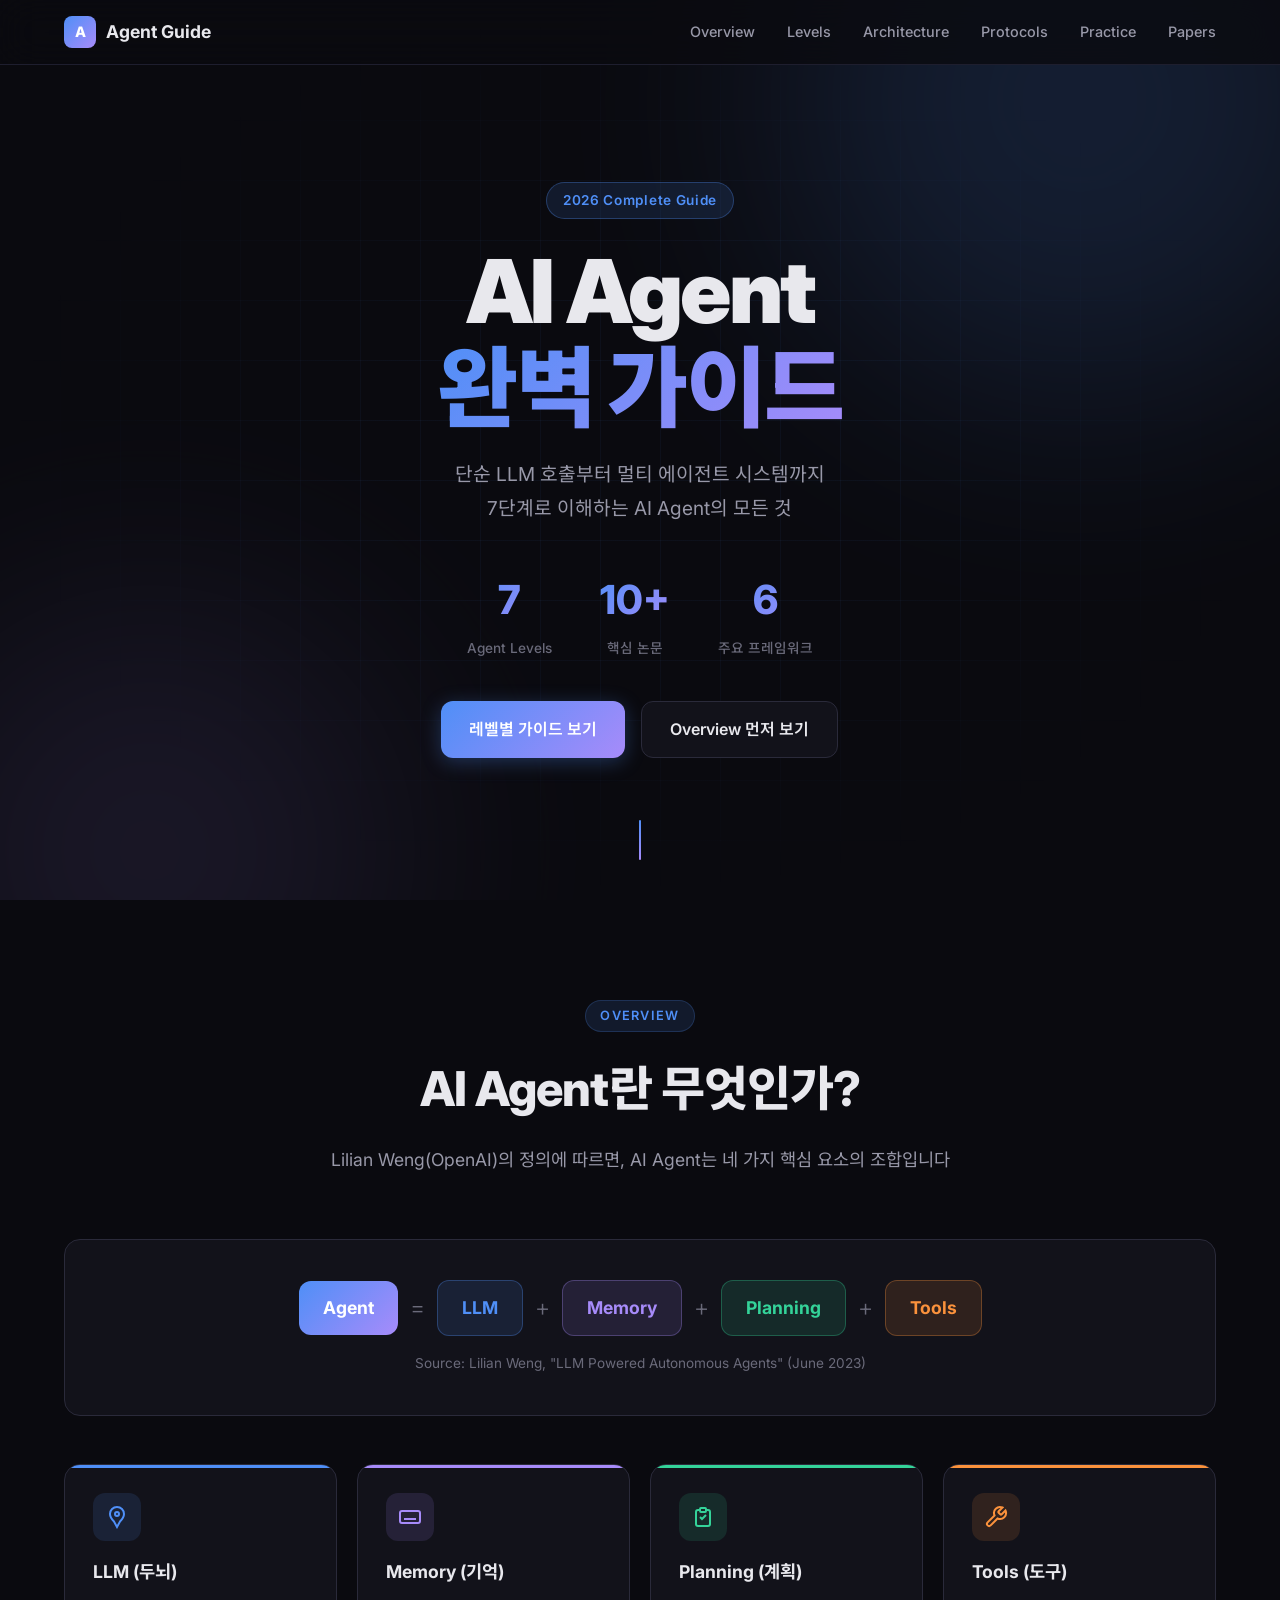
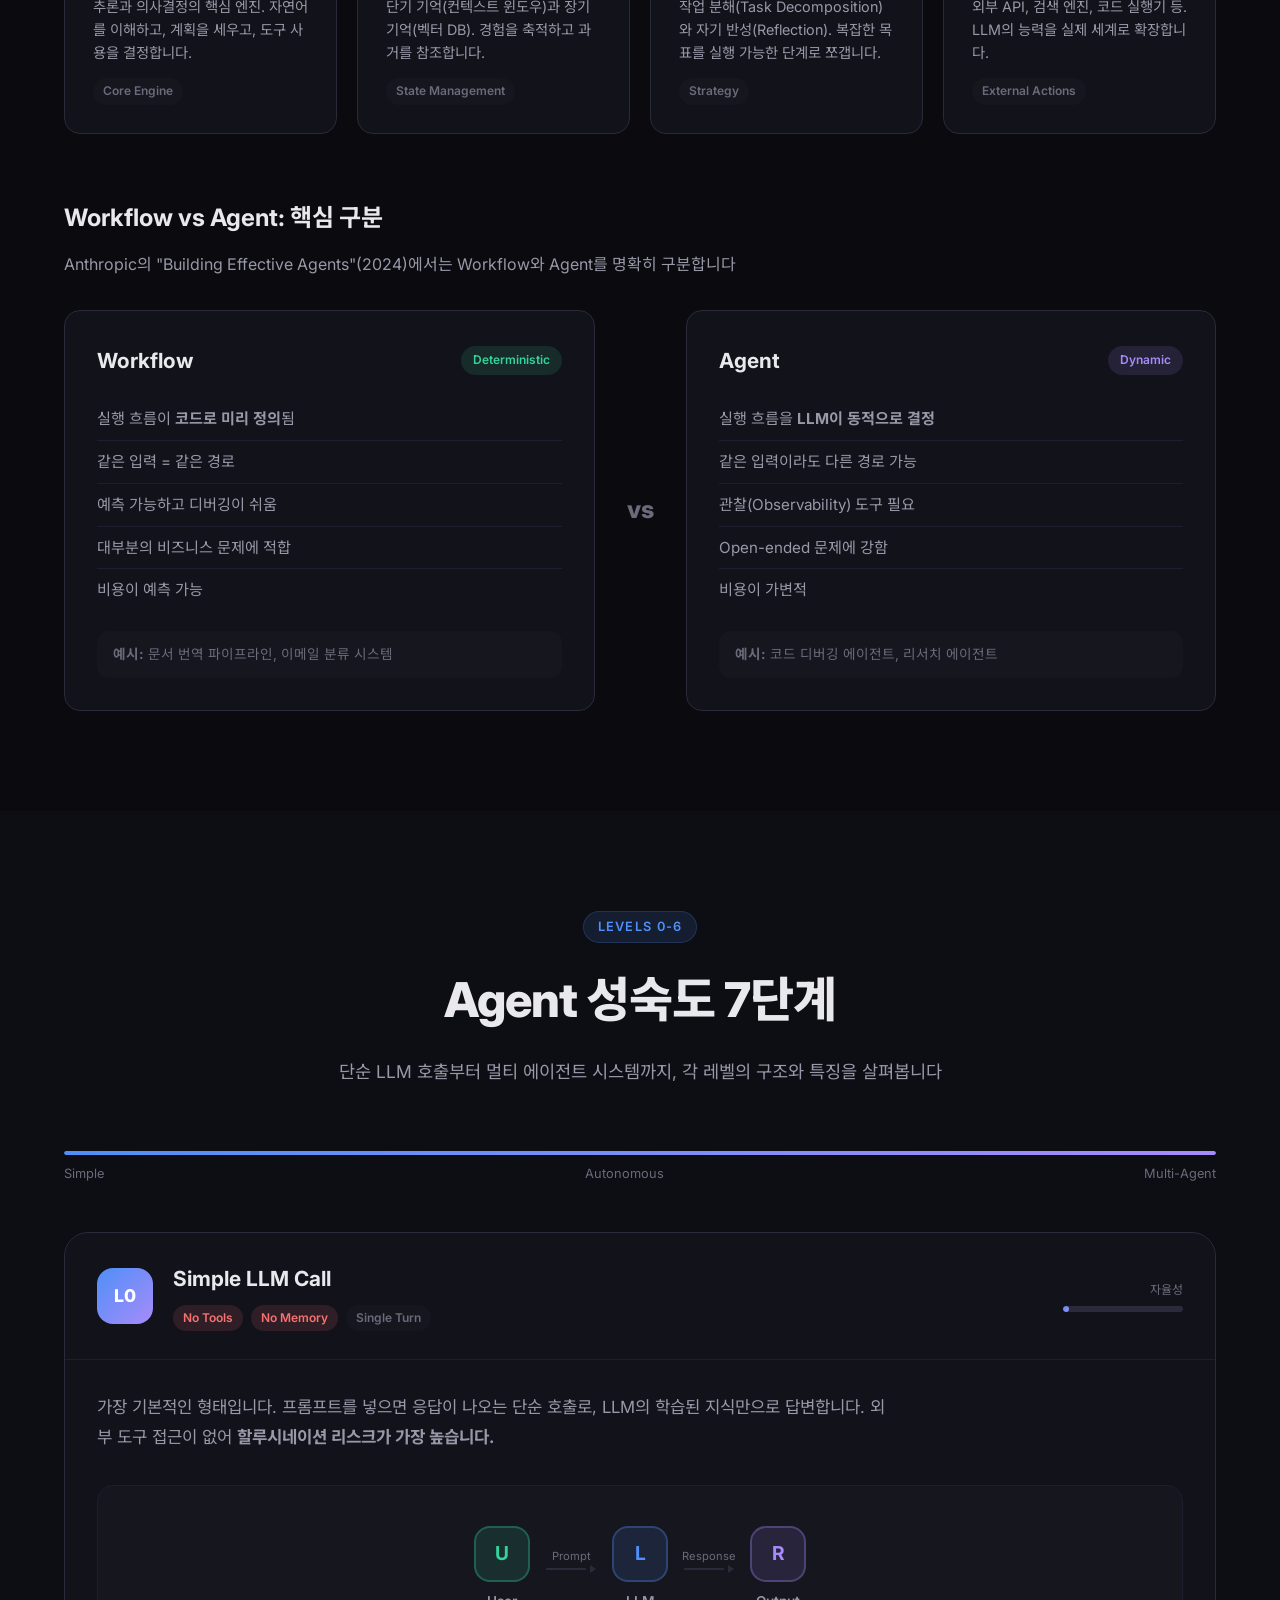
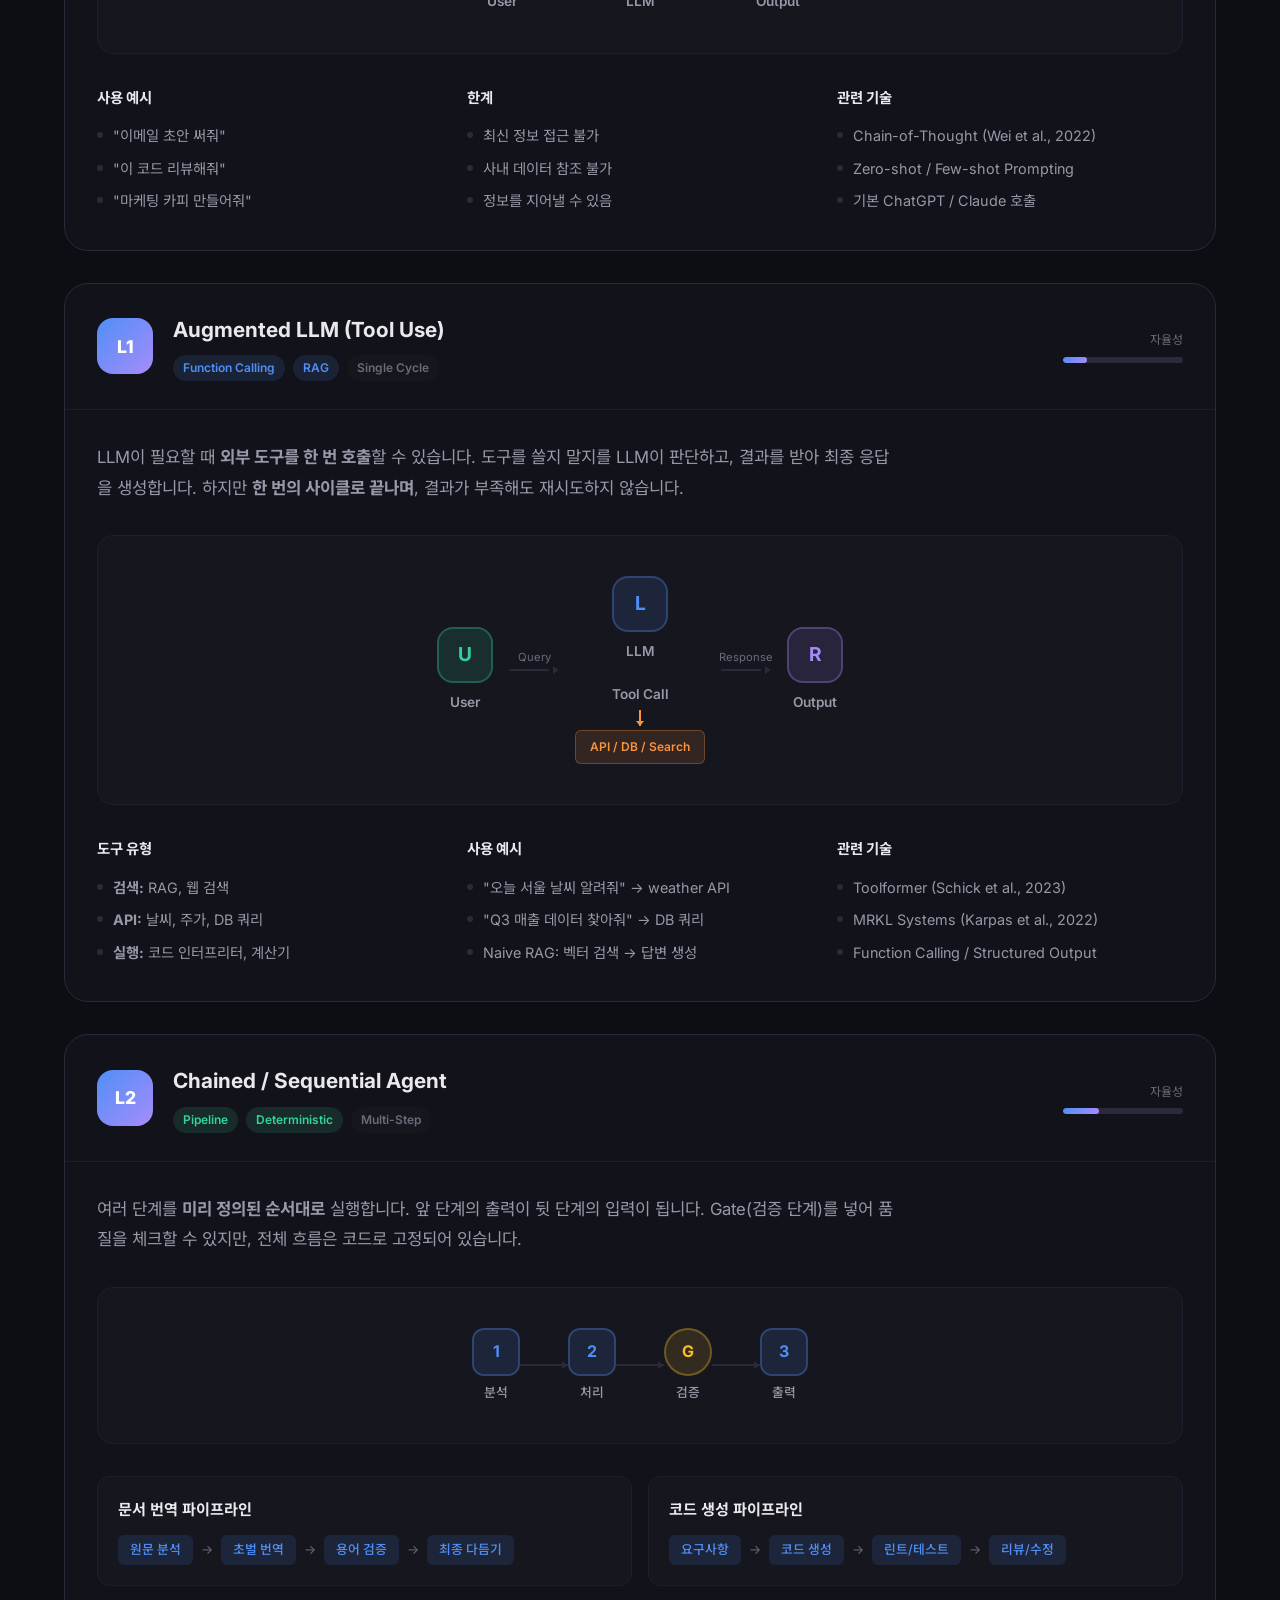
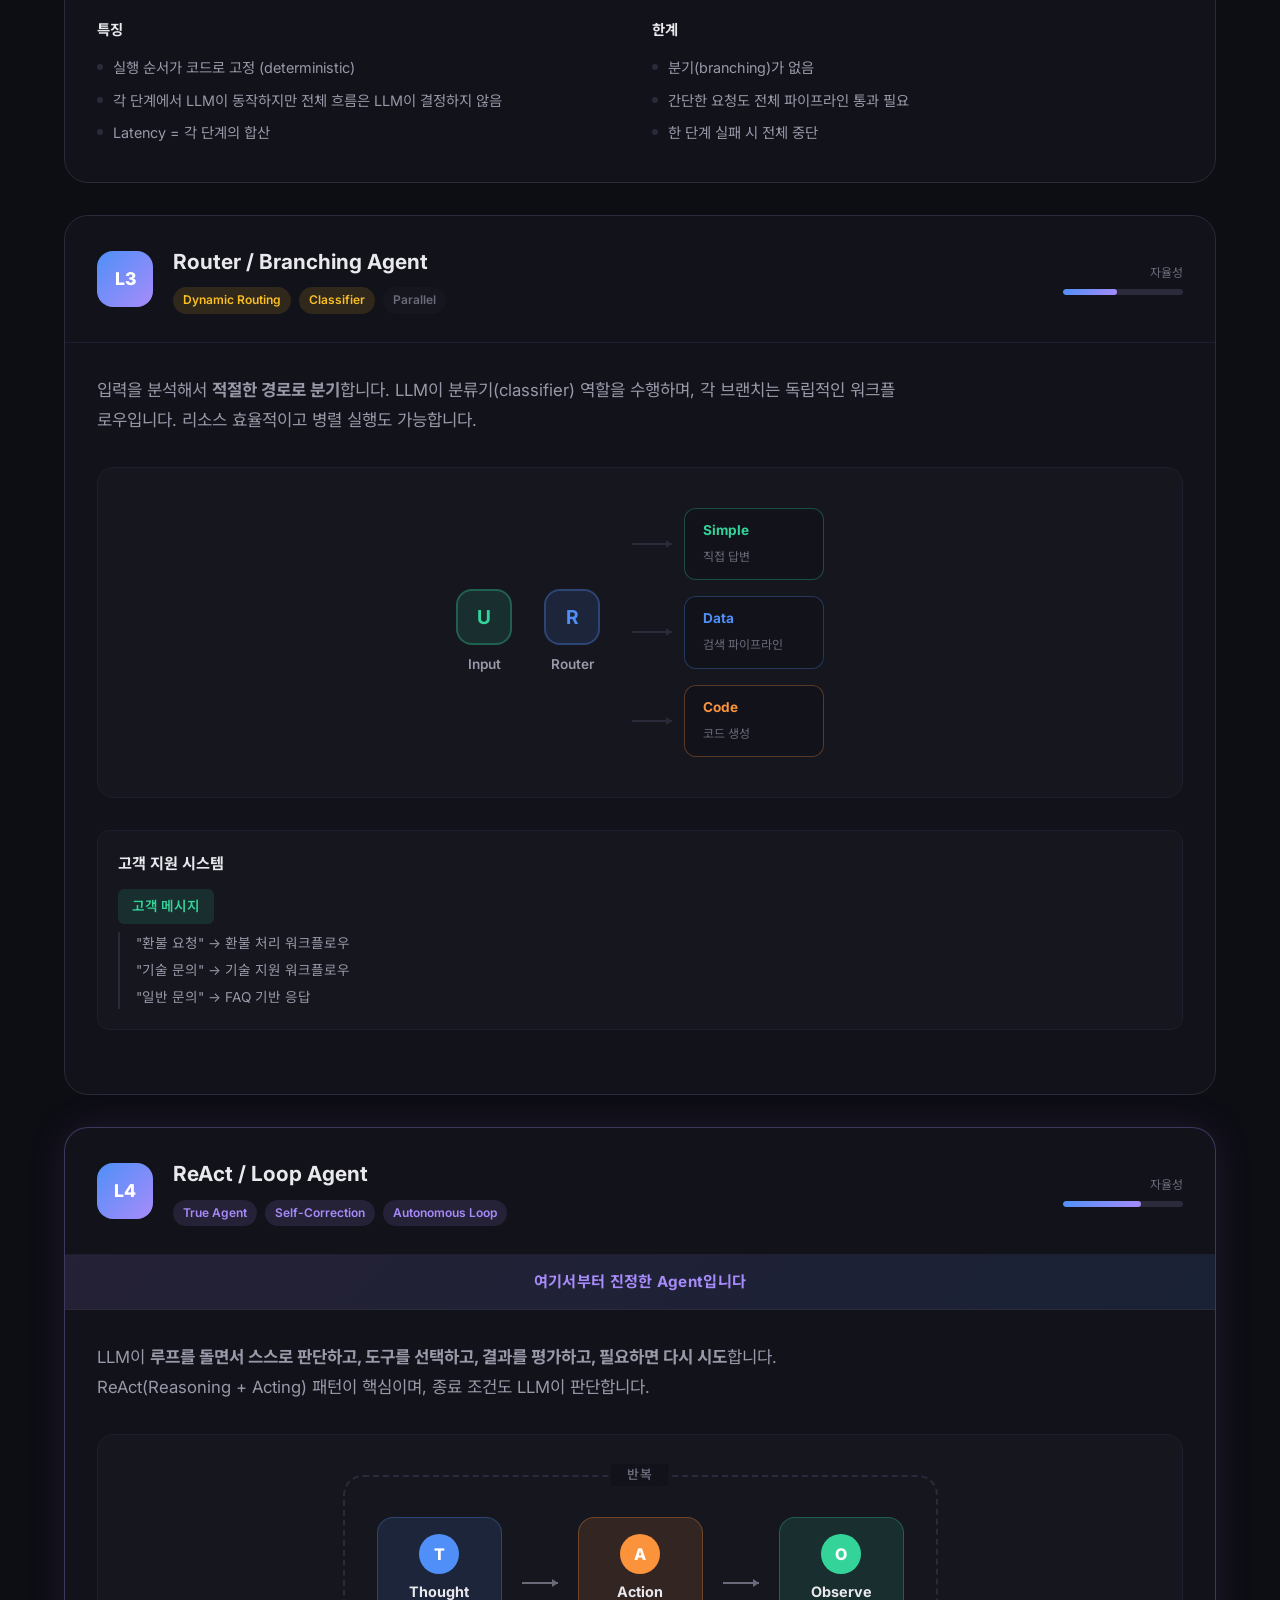
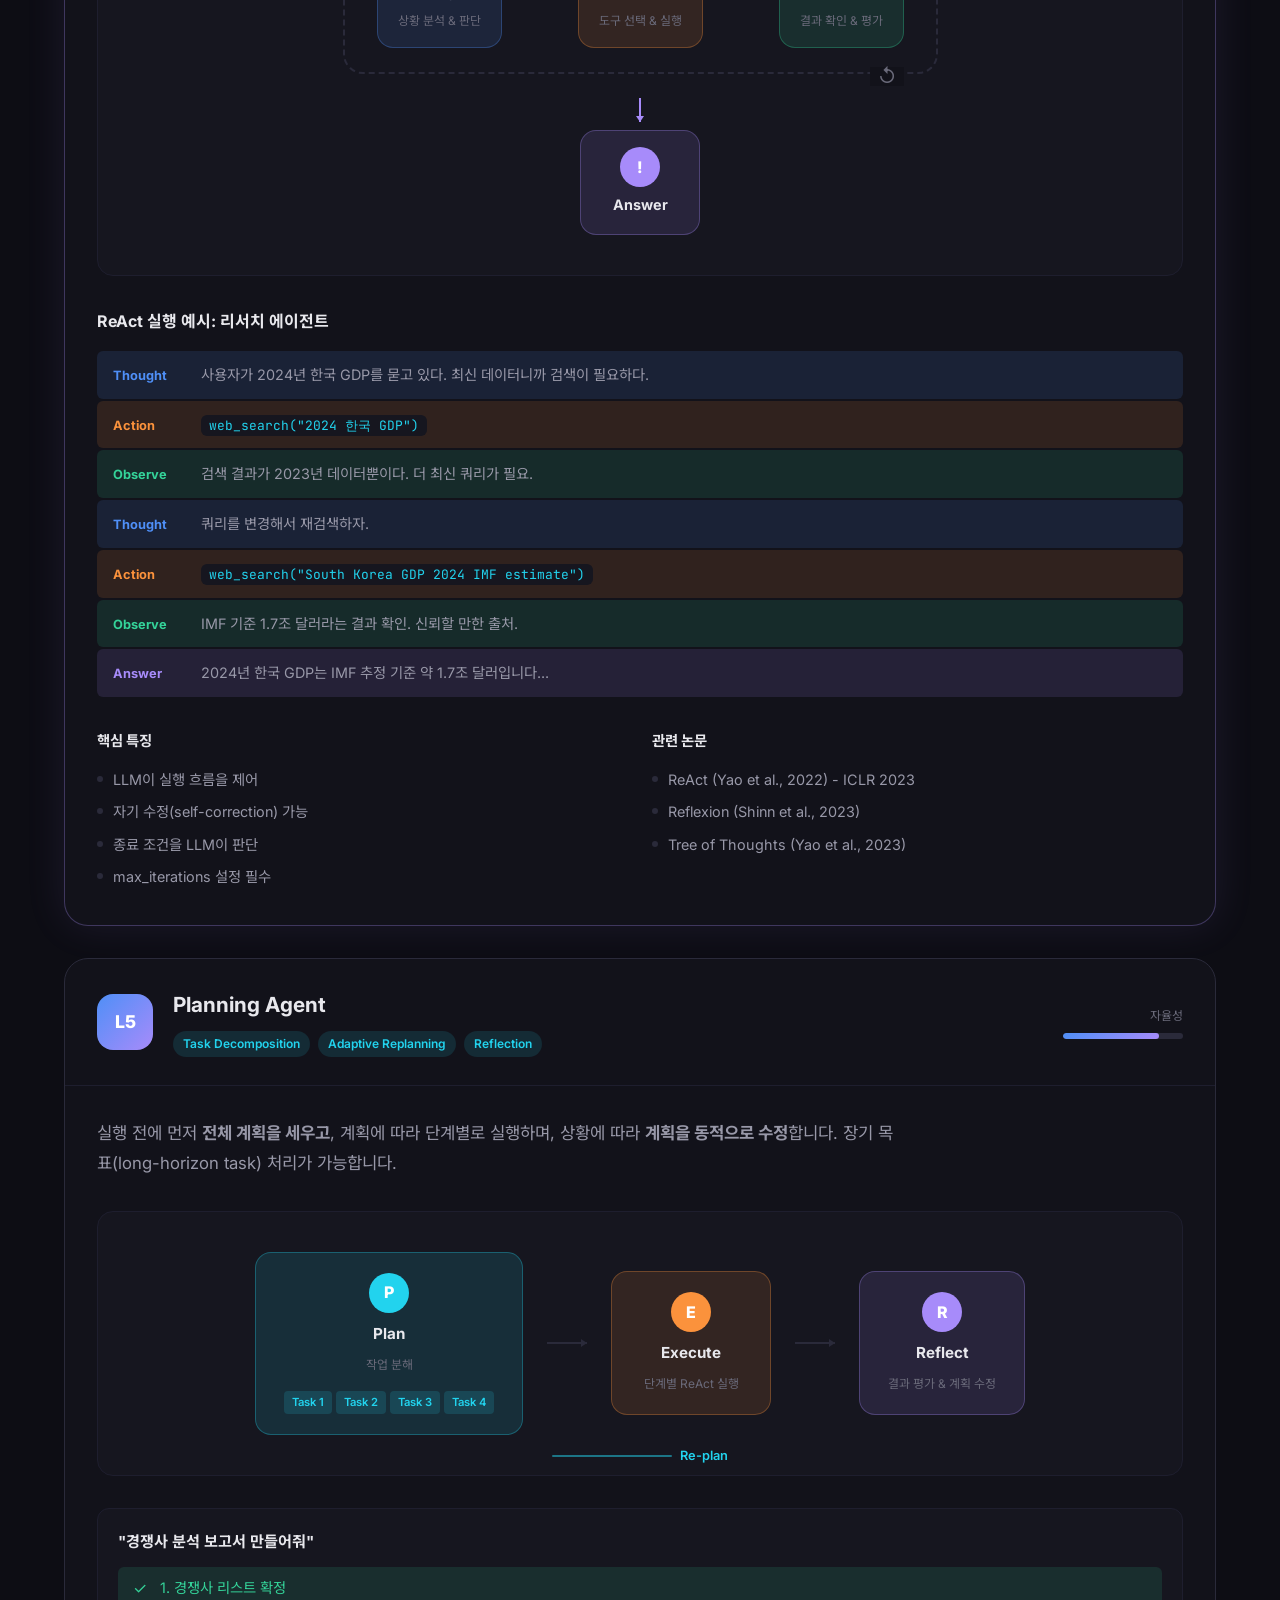
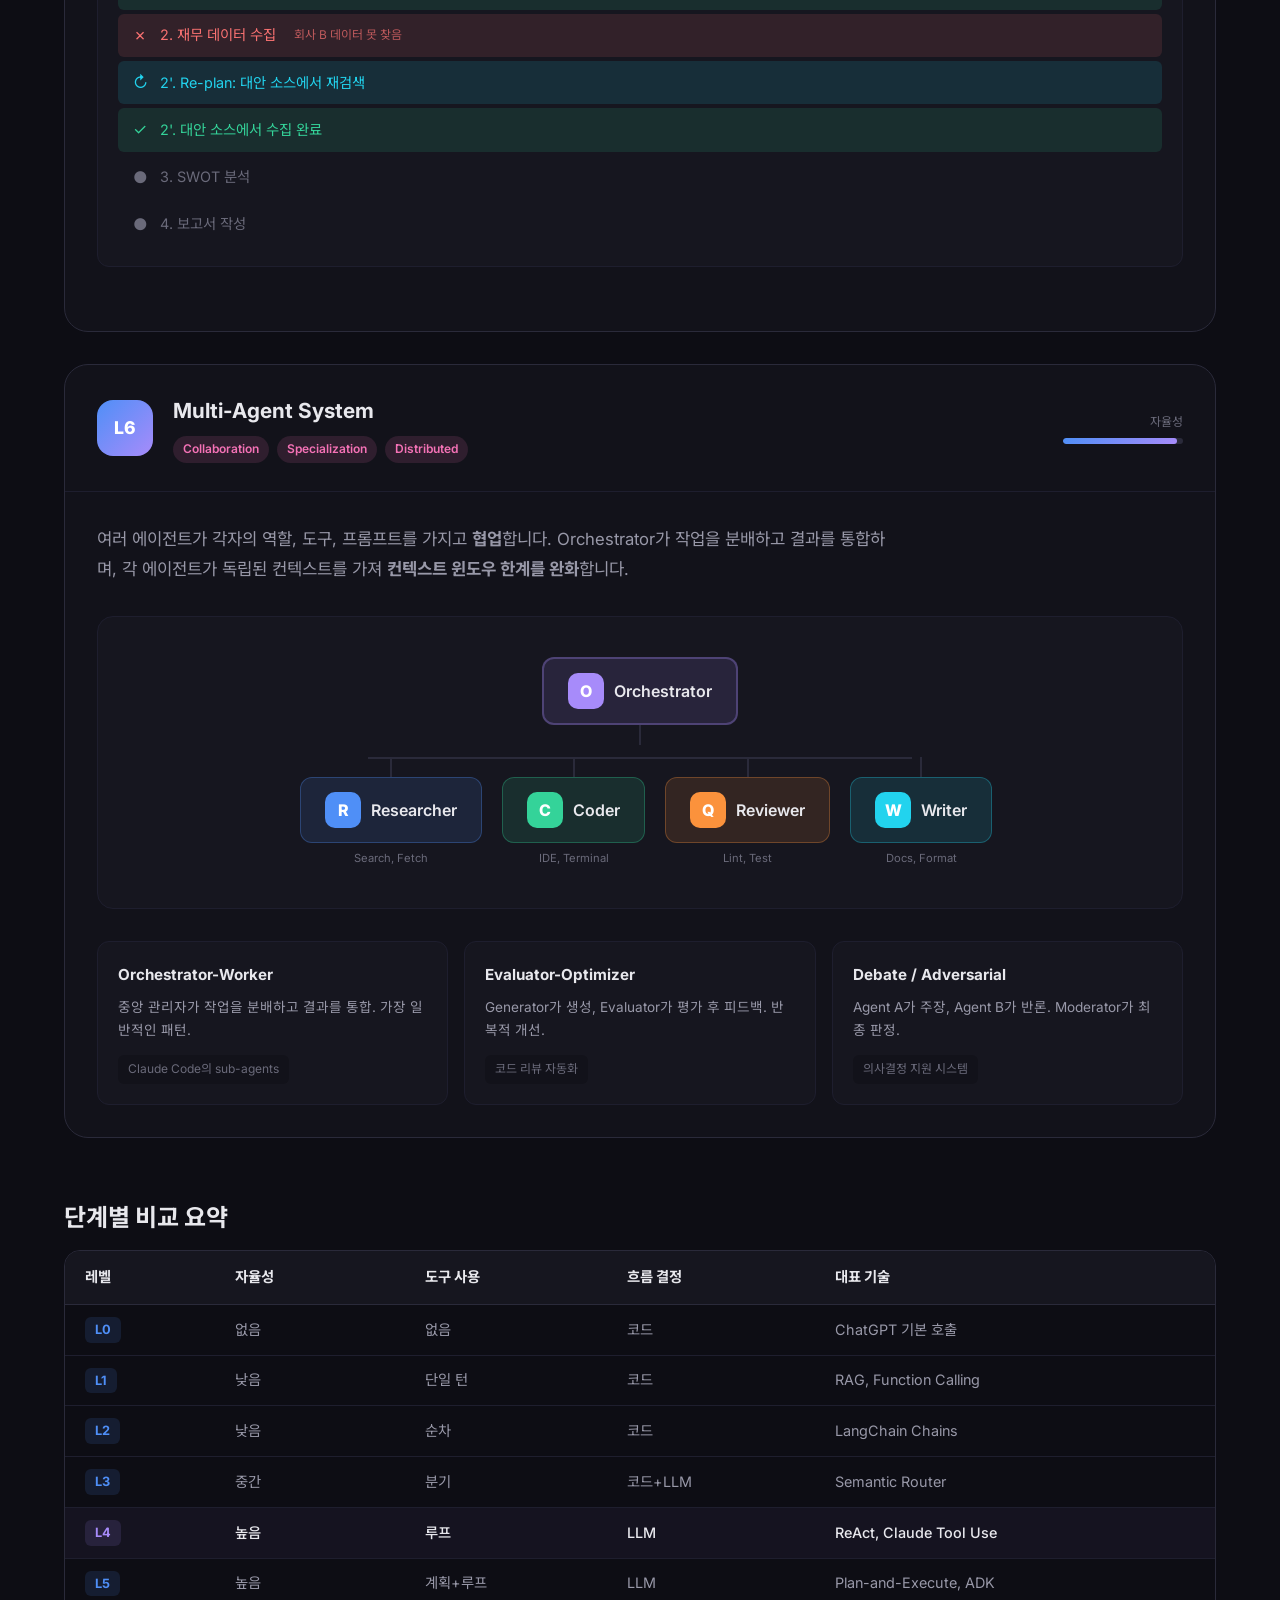
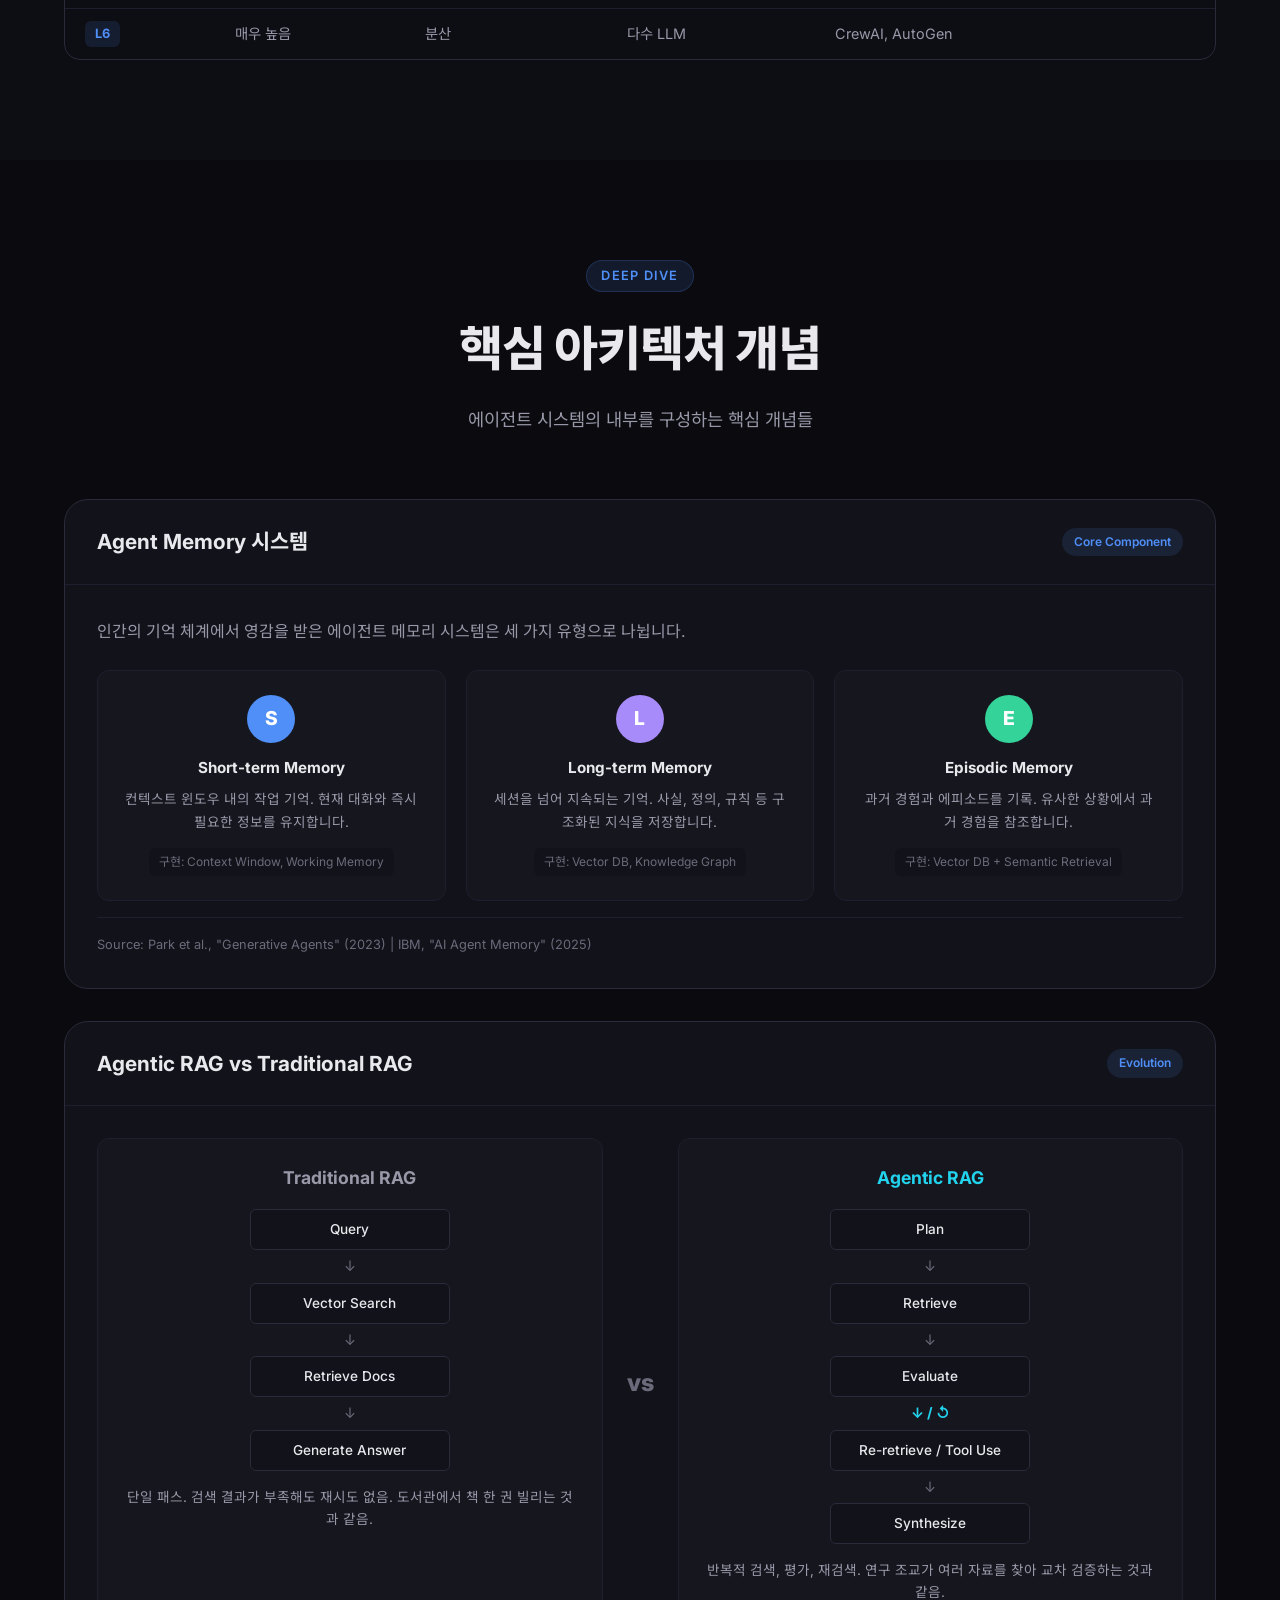
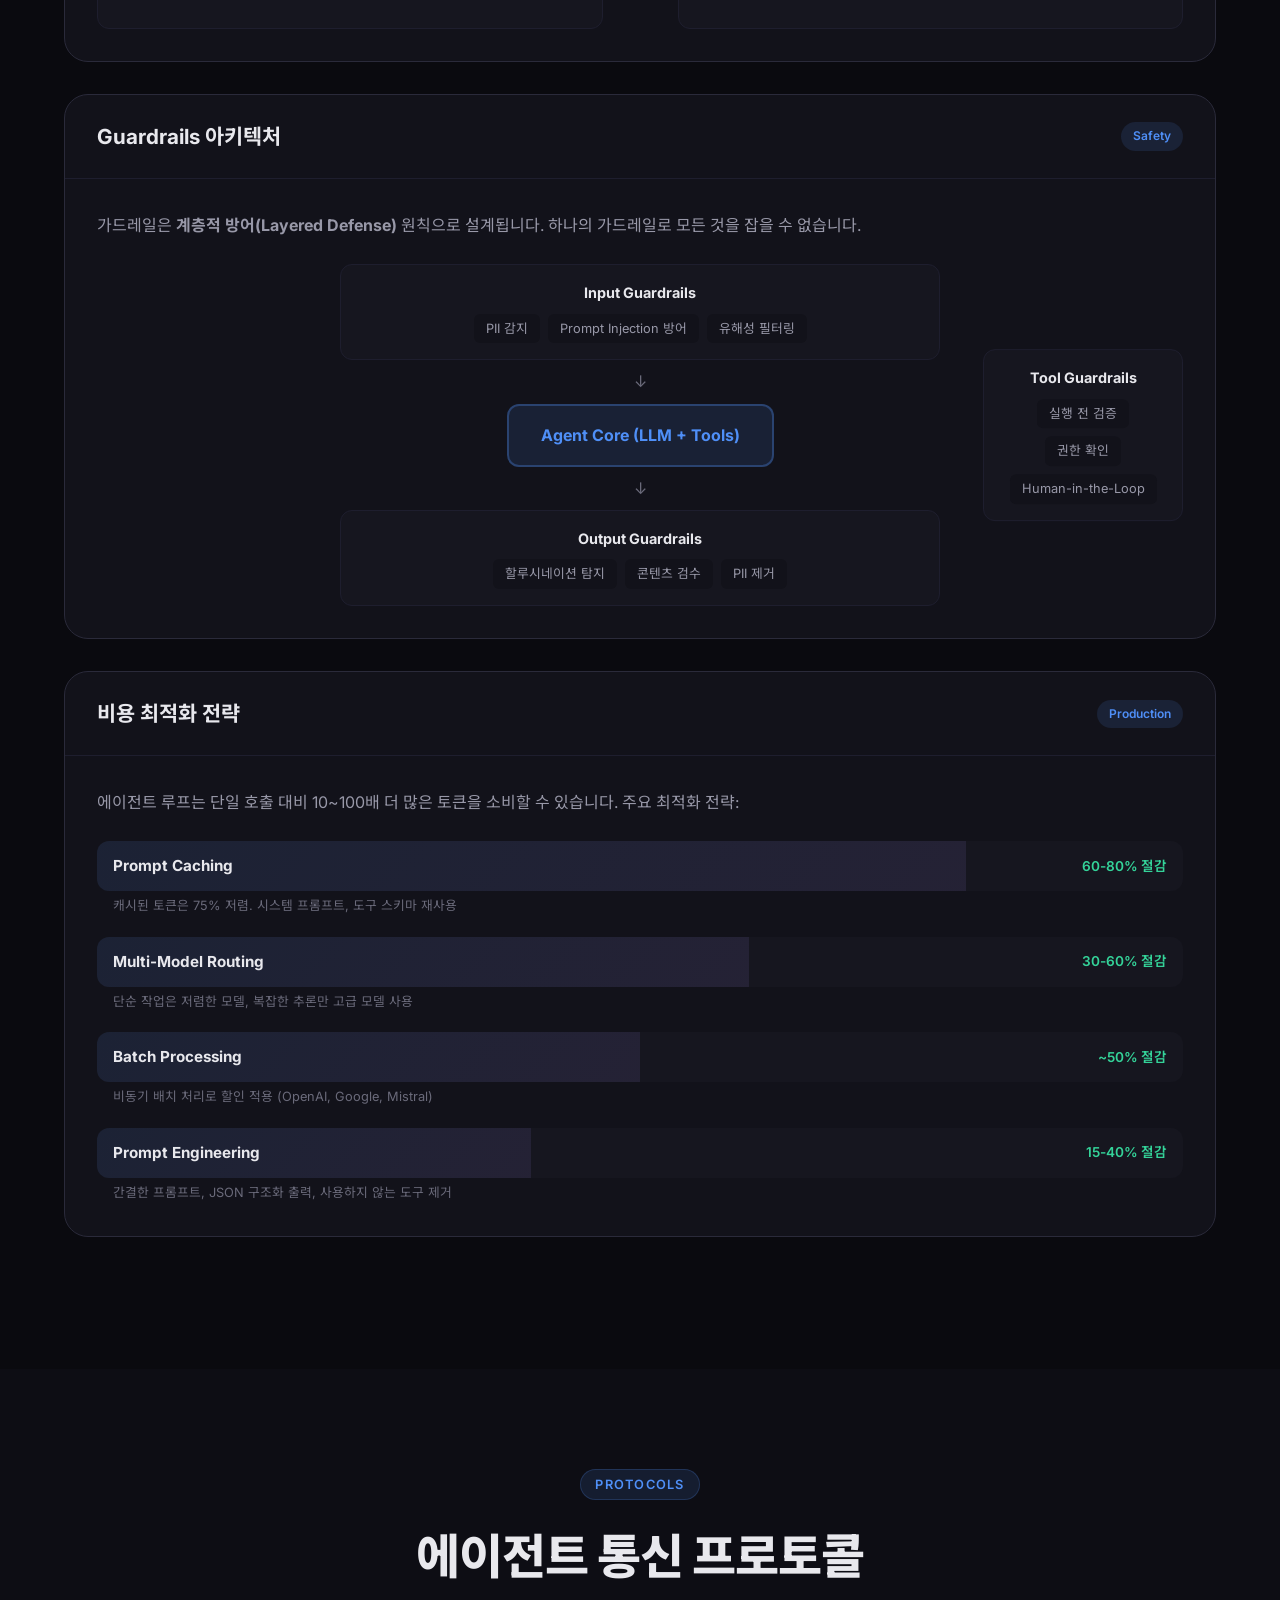
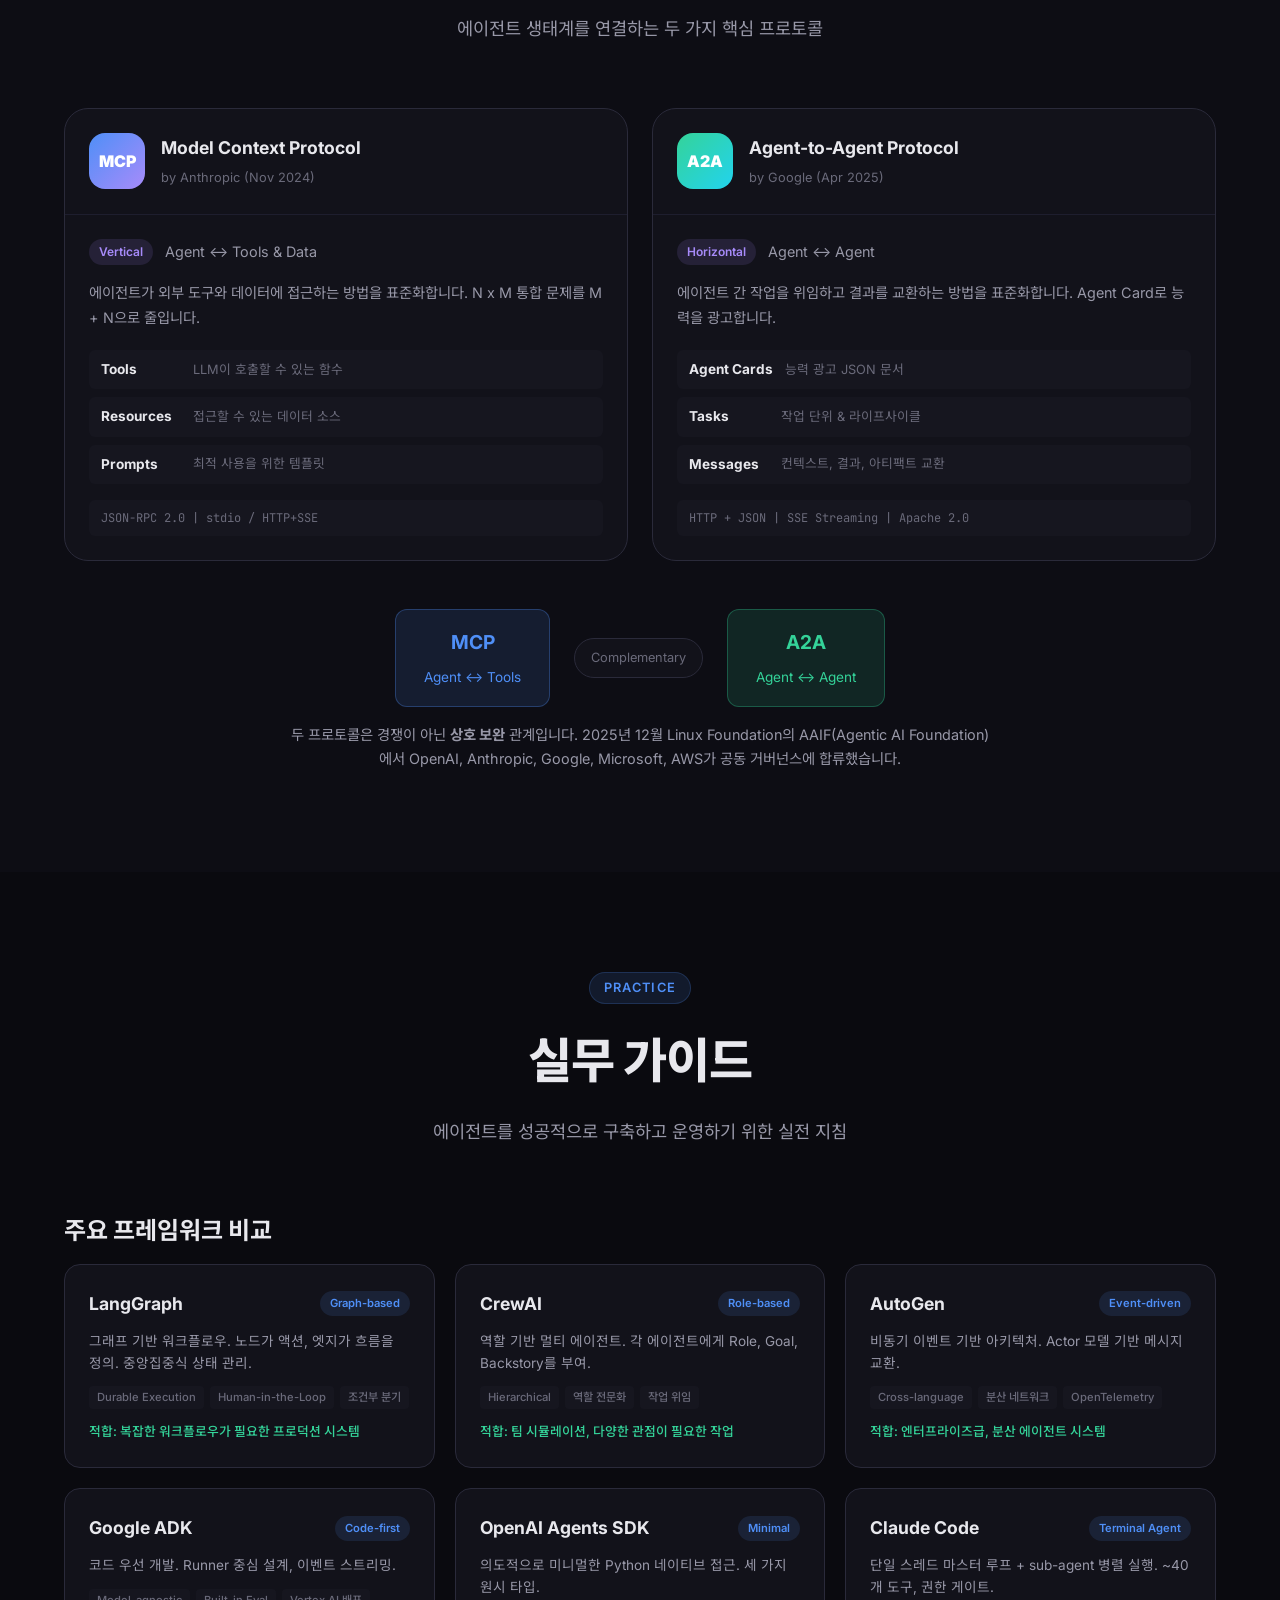
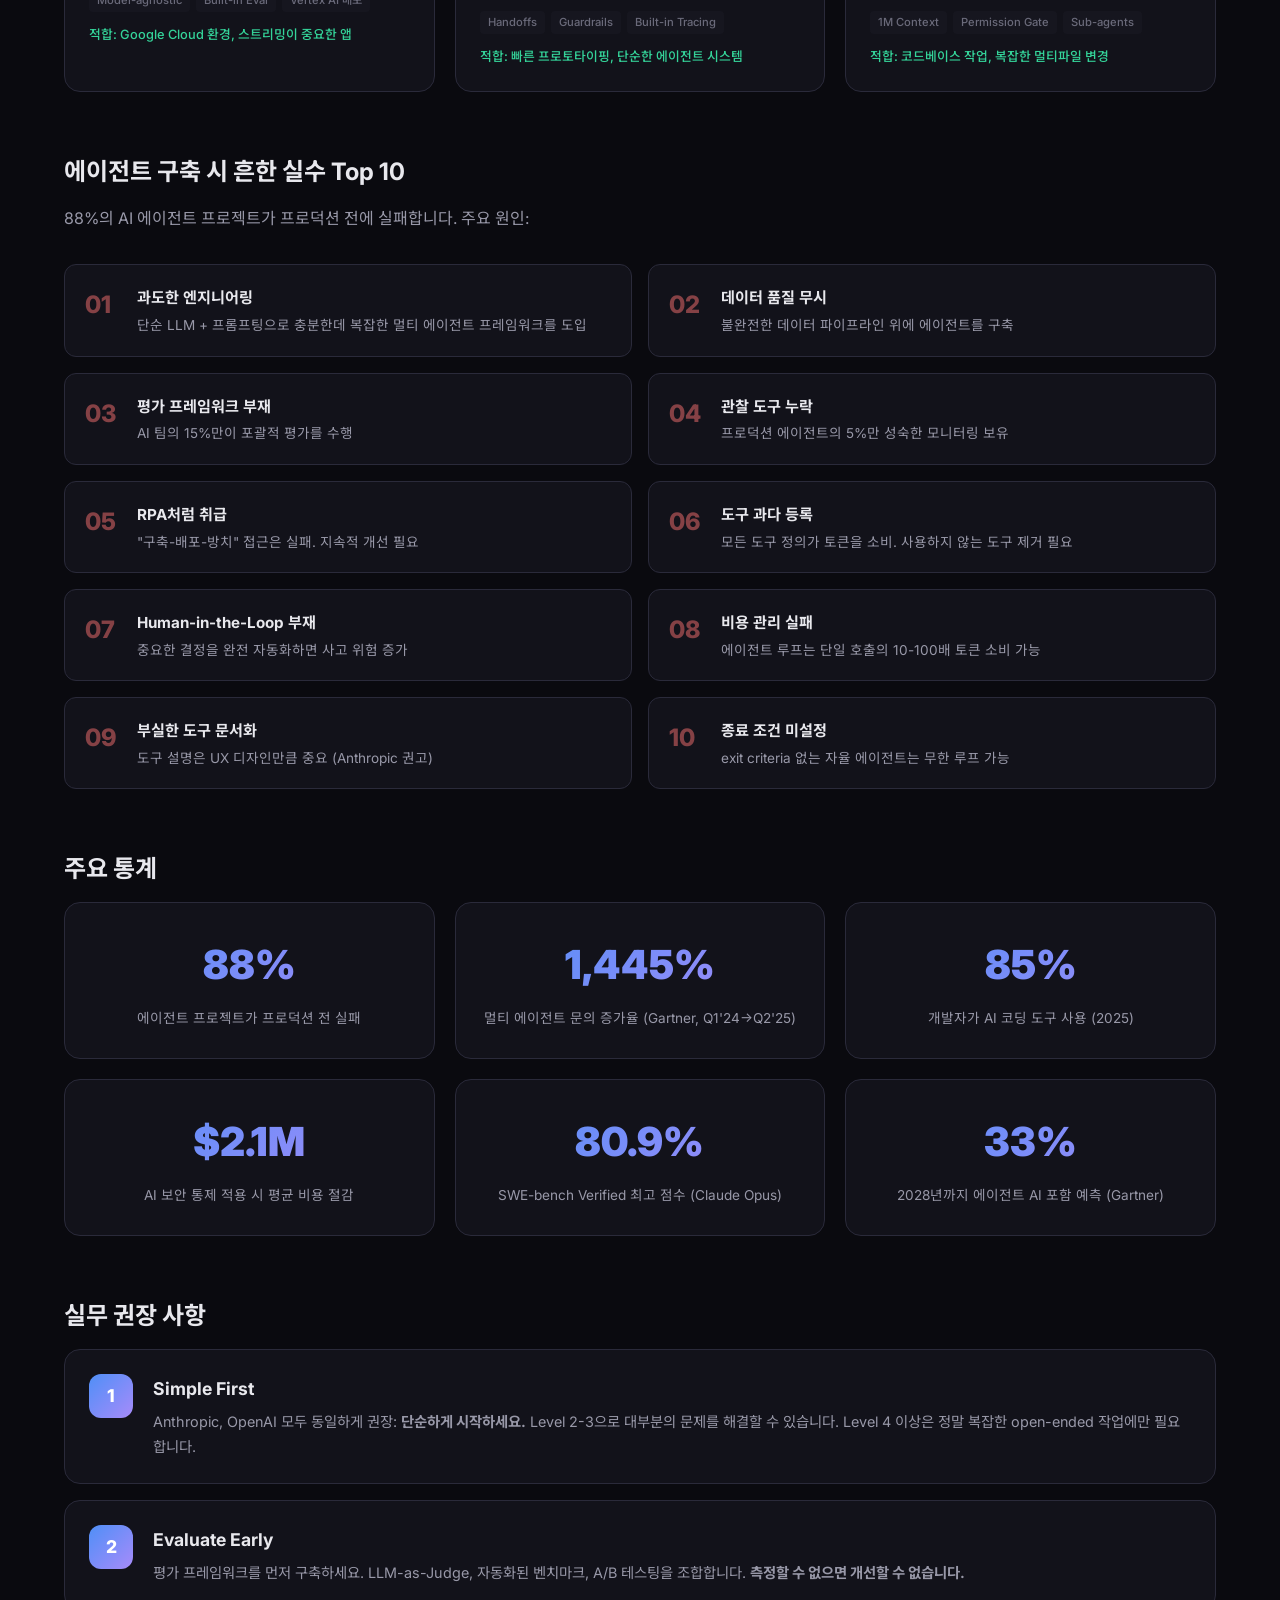
==== index.html @ 43293e07 "AI Agent 완벽 가이드 웹사이트 초기 버전 L0-L6 에이전트 레벨별 설명, 아키텍처 다이어그램, ReAct 루프, Multi-Agent 시스템, MCP/A2A 프로토콜, 주" ====
<!DOCTYPE html>
<html lang="ko">
<head>
    <meta charset="UTF-8">
    <meta name="viewport" content="width=device-width, initial-scale=1.0">
    <title>AI Agent 완벽 가이드 - From Zero to Multi-Agent</title>
    <link rel="preconnect" href="https://fonts.googleapis.com">
    <link rel="preconnect" href="https://fonts.gstatic.com" crossorigin>
    <link href="https://fonts.googleapis.com/css2?family=Inter:wght@300;400;500;600;700;800;900&family=JetBrains+Mono:wght@400;500;600&family=Noto+Sans+KR:wght@300;400;500;600;700;800;900&display=swap" rel="stylesheet">
    <link rel="stylesheet" href="style.css">
</head>
<body>
    <!-- Progress Bar -->
    <div class="reading-progress" id="readingProgress"></div>

    <!-- Navigation -->
    <nav class="nav" id="nav">
        <div class="nav-inner">
            <a href="#hero" class="nav-logo">
                <span class="nav-logo-icon">A</span>
                <span>Agent Guide</span>
            </a>
            <div class="nav-links" id="navLinks">
                <a href="#overview" class="nav-link">Overview</a>
                <a href="#levels" class="nav-link">Levels</a>
                <a href="#architecture" class="nav-link">Architecture</a>
                <a href="#protocols" class="nav-link">Protocols</a>
                <a href="#practice" class="nav-link">Practice</a>
                <a href="#papers" class="nav-link">Papers</a>
            </div>
            <button class="nav-toggle" id="navToggle" aria-label="Toggle menu">
                <span></span><span></span><span></span>
            </button>
        </div>
    </nav>

    <!-- Hero -->
    <section class="hero" id="hero">
        <div class="hero-bg">
            <div class="hero-grid"></div>
            <div class="hero-glow hero-glow-1"></div>
            <div class="hero-glow hero-glow-2"></div>
        </div>
        <div class="container hero-content">
            <div class="hero-badge">2026 Complete Guide</div>
            <h1 class="hero-title">
                AI Agent<br>
                <span class="hero-gradient">완벽 가이드</span>
            </h1>
            <p class="hero-subtitle">
                단순 LLM 호출부터 멀티 에이전트 시스템까지<br>
                7단계로 이해하는 AI Agent의 모든 것
            </p>
            <div class="hero-stats">
                <div class="hero-stat">
                    <span class="hero-stat-number">7</span>
                    <span class="hero-stat-label">Agent Levels</span>
                </div>
                <div class="hero-stat">
                    <span class="hero-stat-number">10+</span>
                    <span class="hero-stat-label">핵심 논문</span>
                </div>
                <div class="hero-stat">
                    <span class="hero-stat-number">6</span>
                    <span class="hero-stat-label">주요 프레임워크</span>
                </div>
            </div>
            <div class="hero-actions">
                <a href="#levels" class="btn btn-primary">레벨별 가이드 보기</a>
                <a href="#overview" class="btn btn-secondary">Overview 먼저 보기</a>
            </div>
        </div>
        <div class="hero-scroll">
            <div class="hero-scroll-line"></div>
        </div>
    </section>

    <!-- Overview Section -->
    <section class="section" id="overview">
        <div class="container">
            <div class="section-header">
                <span class="section-label">Overview</span>
                <h2 class="section-title">AI Agent란 무엇인가?</h2>
                <p class="section-desc">Lilian Weng(OpenAI)의 정의에 따르면, AI Agent는 네 가지 핵심 요소의 조합입니다</p>
            </div>

            <!-- Agent = LLM + Memory + Planning + Tools -->
            <div class="formula-card">
                <div class="formula">
                    <span class="formula-item formula-agent">Agent</span>
                    <span class="formula-op">=</span>
                    <span class="formula-item formula-llm">LLM</span>
                    <span class="formula-op">+</span>
                    <span class="formula-item formula-memory">Memory</span>
                    <span class="formula-op">+</span>
                    <span class="formula-item formula-planning">Planning</span>
                    <span class="formula-op">+</span>
                    <span class="formula-item formula-tools">Tools</span>
                </div>
                <p class="formula-source">Source: Lilian Weng, "LLM Powered Autonomous Agents" (June 2023)</p>
            </div>

            <!-- 4 Components -->
            <div class="components-grid">
                <div class="component-card" data-color="blue">
                    <div class="component-icon">
                        <svg viewBox="0 0 24 24" fill="none" stroke="currentColor" stroke-width="2"><path d="M12 2a7 7 0 0 1 7 7c0 3-2 5.5-4 7.5L12 22l-3-5.5C7 14.5 5 12 5 9a7 7 0 0 1 7-7z"/><circle cx="12" cy="9" r="2"/></svg>
                    </div>
                    <h3>LLM (두뇌)</h3>
                    <p>추론과 의사결정의 핵심 엔진. 자연어를 이해하고, 계획을 세우고, 도구 사용을 결정합니다.</p>
                    <div class="component-tag">Core Engine</div>
                </div>
                <div class="component-card" data-color="purple">
                    <div class="component-icon">
                        <svg viewBox="0 0 24 24" fill="none" stroke="currentColor" stroke-width="2"><rect x="2" y="6" width="20" height="12" rx="2"/><path d="M6 10h.01M10 10h.01M14 10h.01M6 14h12"/></svg>
                    </div>
                    <h3>Memory (기억)</h3>
                    <p>단기 기억(컨텍스트 윈도우)과 장기 기억(벡터 DB). 경험을 축적하고 과거를 참조합니다.</p>
                    <div class="component-tag">State Management</div>
                </div>
                <div class="component-card" data-color="green">
                    <div class="component-icon">
                        <svg viewBox="0 0 24 24" fill="none" stroke="currentColor" stroke-width="2"><path d="M9 5H7a2 2 0 0 0-2 2v12a2 2 0 0 0 2 2h10a2 2 0 0 0 2-2V7a2 2 0 0 0-2-2h-2"/><rect x="9" y="3" width="6" height="4" rx="1"/><path d="M9 12l2 2 4-4"/></svg>
                    </div>
                    <h3>Planning (계획)</h3>
                    <p>작업 분해(Task Decomposition)와 자기 반성(Reflection). 복잡한 목표를 실행 가능한 단계로 쪼갭니다.</p>
                    <div class="component-tag">Strategy</div>
                </div>
                <div class="component-card" data-color="orange">
                    <div class="component-icon">
                        <svg viewBox="0 0 24 24" fill="none" stroke="currentColor" stroke-width="2"><path d="M14.7 6.3a1 1 0 0 0 0 1.4l1.6 1.6a1 1 0 0 0 1.4 0l3.77-3.77a6 6 0 0 1-7.94 7.94l-6.91 6.91a2.12 2.12 0 0 1-3-3l6.91-6.91a6 6 0 0 1 7.94-7.94l-3.76 3.76z"/></svg>
                    </div>
                    <h3>Tools (도구)</h3>
                    <p>외부 API, 검색 엔진, 코드 실행기 등. LLM의 능력을 실제 세계로 확장합니다.</p>
                    <div class="component-tag">External Actions</div>
                </div>
            </div>

            <!-- Workflow vs Agent -->
            <div class="comparison-section">
                <h3 class="subsection-title">Workflow vs Agent: 핵심 구분</h3>
                <p class="subsection-desc">Anthropic의 "Building Effective Agents"(2024)에서는 Workflow와 Agent를 명확히 구분합니다</p>
                <div class="comparison-table">
                    <div class="comparison-col comparison-workflow">
                        <div class="comparison-header">
                            <h4>Workflow</h4>
                            <span class="comparison-badge">Deterministic</span>
                        </div>
                        <ul>
                            <li>실행 흐름이 <strong>코드로 미리 정의</strong>됨</li>
                            <li>같은 입력 = 같은 경로</li>
                            <li>예측 가능하고 디버깅이 쉬움</li>
                            <li>대부분의 비즈니스 문제에 적합</li>
                            <li>비용이 예측 가능</li>
                        </ul>
                        <div class="comparison-example">
                            <strong>예시:</strong> 문서 번역 파이프라인, 이메일 분류 시스템
                        </div>
                    </div>
                    <div class="comparison-vs">vs</div>
                    <div class="comparison-col comparison-agent">
                        <div class="comparison-header">
                            <h4>Agent</h4>
                            <span class="comparison-badge">Dynamic</span>
                        </div>
                        <ul>
                            <li>실행 흐름을 <strong>LLM이 동적으로 결정</strong></li>
                            <li>같은 입력이라도 다른 경로 가능</li>
                            <li>관찰(Observability) 도구 필요</li>
                            <li>Open-ended 문제에 강함</li>
                            <li>비용이 가변적</li>
                        </ul>
                        <div class="comparison-example">
                            <strong>예시:</strong> 코드 디버깅 에이전트, 리서치 에이전트
                        </div>
                    </div>
                </div>
            </div>
        </div>
    </section>

    <!-- Levels Section -->
    <section class="section section-dark" id="levels">
        <div class="container">
            <div class="section-header">
                <span class="section-label">Levels 0-6</span>
                <h2 class="section-title">Agent 성숙도 7단계</h2>
                <p class="section-desc">단순 LLM 호출부터 멀티 에이전트 시스템까지, 각 레벨의 구조와 특징을 살펴봅니다</p>
            </div>

            <!-- Level Progress Bar -->
            <div class="level-progress">
                <div class="level-progress-track">
                    <div class="level-progress-fill"></div>
                </div>
                <div class="level-progress-labels">
                    <span>Simple</span>
                    <span>Autonomous</span>
                    <span>Multi-Agent</span>
                </div>
            </div>

            <!-- Level 0 -->
            <div class="level-card" id="level-0" data-level="0">
                <div class="level-header">
                    <div class="level-badge">L0</div>
                    <div class="level-info">
                        <h3>Simple LLM Call</h3>
                        <div class="level-tags">
                            <span class="tag tag-red">No Tools</span>
                            <span class="tag tag-red">No Memory</span>
                            <span class="tag tag-gray">Single Turn</span>
                        </div>
                    </div>
                    <div class="level-autonomy">
                        <span class="autonomy-label">자율성</span>
                        <div class="autonomy-bar"><div class="autonomy-fill" style="width:5%"></div></div>
                    </div>
                </div>

                <div class="level-body">
                    <div class="level-desc">
                        <p>가장 기본적인 형태입니다. 프롬프트를 넣으면 응답이 나오는 단순 호출로, LLM의 학습된 지식만으로 답변합니다. 외부 도구 접근이 없어 <strong>할루시네이션 리스크가 가장 높습니다.</strong></p>
                    </div>

                    <!-- Architecture Diagram -->
                    <div class="arch-diagram">
                        <div class="arch-flow">
                            <div class="arch-node arch-user">
                                <div class="arch-node-icon">U</div>
                                <span>User</span>
                            </div>
                            <div class="arch-arrow">
                                <span>Prompt</span>
                            </div>
                            <div class="arch-node arch-llm">
                                <div class="arch-node-icon">L</div>
                                <span>LLM</span>
                            </div>
                            <div class="arch-arrow">
                                <span>Response</span>
                            </div>
                            <div class="arch-node arch-output">
                                <div class="arch-node-icon">R</div>
                                <span>Output</span>
                            </div>
                        </div>
                    </div>

                    <div class="level-details">
                        <div class="detail-col">
                            <h4>사용 예시</h4>
                            <ul>
                                <li>"이메일 초안 써줘"</li>
                                <li>"이 코드 리뷰해줘"</li>
                                <li>"마케팅 카피 만들어줘"</li>
                            </ul>
                        </div>
                        <div class="detail-col">
                            <h4>한계</h4>
                            <ul>
                                <li>최신 정보 접근 불가</li>
                                <li>사내 데이터 참조 불가</li>
                                <li>정보를 지어낼 수 있음</li>
                            </ul>
                        </div>
                        <div class="detail-col">
                            <h4>관련 기술</h4>
                            <ul>
                                <li>Chain-of-Thought (Wei et al., 2022)</li>
                                <li>Zero-shot / Few-shot Prompting</li>
                                <li>기본 ChatGPT / Claude 호출</li>
                            </ul>
                        </div>
                    </div>
                </div>
            </div>

            <!-- Level 1 -->
            <div class="level-card" id="level-1" data-level="1">
                <div class="level-header">
                    <div class="level-badge">L1</div>
                    <div class="level-info">
                        <h3>Augmented LLM (Tool Use)</h3>
                        <div class="level-tags">
                            <span class="tag tag-blue">Function Calling</span>
                            <span class="tag tag-blue">RAG</span>
                            <span class="tag tag-gray">Single Cycle</span>
                        </div>
                    </div>
                    <div class="level-autonomy">
                        <span class="autonomy-label">자율성</span>
                        <div class="autonomy-bar"><div class="autonomy-fill" style="width:20%"></div></div>
                    </div>
                </div>

                <div class="level-body">
                    <div class="level-desc">
                        <p>LLM이 필요할 때 <strong>외부 도구를 한 번 호출</strong>할 수 있습니다. 도구를 쓸지 말지를 LLM이 판단하고, 결과를 받아 최종 응답을 생성합니다. 하지만 <strong>한 번의 사이클로 끝나며</strong>, 결과가 부족해도 재시도하지 않습니다.</p>
                    </div>

                    <div class="arch-diagram">
                        <div class="arch-flow">
                            <div class="arch-node arch-user">
                                <div class="arch-node-icon">U</div>
                                <span>User</span>
                            </div>
                            <div class="arch-arrow"><span>Query</span></div>
                            <div class="arch-node arch-llm arch-node-lg">
                                <div class="arch-node-icon">L</div>
                                <span>LLM</span>
                                <div class="arch-sub-nodes">
                                    <div class="arch-tool-call">
                                        <span class="arch-tool-label">Tool Call</span>
                                        <div class="arch-mini-arrow"></div>
                                        <div class="arch-node-mini arch-tool">API / DB / Search</div>
                                    </div>
                                </div>
                            </div>
                            <div class="arch-arrow"><span>Response</span></div>
                            <div class="arch-node arch-output">
                                <div class="arch-node-icon">R</div>
                                <span>Output</span>
                            </div>
                        </div>
                    </div>

                    <div class="level-details">
                        <div class="detail-col">
                            <h4>도구 유형</h4>
                            <ul>
                                <li><strong>검색:</strong> RAG, 웹 검색</li>
                                <li><strong>API:</strong> 날씨, 주가, DB 쿼리</li>
                                <li><strong>실행:</strong> 코드 인터프리터, 계산기</li>
                            </ul>
                        </div>
                        <div class="detail-col">
                            <h4>사용 예시</h4>
                            <ul>
                                <li>"오늘 서울 날씨 알려줘" &rarr; weather API</li>
                                <li>"Q3 매출 데이터 찾아줘" &rarr; DB 쿼리</li>
                                <li>Naive RAG: 벡터 검색 &rarr; 답변 생성</li>
                            </ul>
                        </div>
                        <div class="detail-col">
                            <h4>관련 기술</h4>
                            <ul>
                                <li>Toolformer (Schick et al., 2023)</li>
                                <li>MRKL Systems (Karpas et al., 2022)</li>
                                <li>Function Calling / Structured Output</li>
                            </ul>
                        </div>
                    </div>
                </div>
            </div>

            <!-- Level 2 -->
            <div class="level-card" id="level-2" data-level="2">
                <div class="level-header">
                    <div class="level-badge">L2</div>
                    <div class="level-info">
                        <h3>Chained / Sequential Agent</h3>
                        <div class="level-tags">
                            <span class="tag tag-green">Pipeline</span>
                            <span class="tag tag-green">Deterministic</span>
                            <span class="tag tag-gray">Multi-Step</span>
                        </div>
                    </div>
                    <div class="level-autonomy">
                        <span class="autonomy-label">자율성</span>
                        <div class="autonomy-bar"><div class="autonomy-fill" style="width:30%"></div></div>
                    </div>
                </div>

                <div class="level-body">
                    <div class="level-desc">
                        <p>여러 단계를 <strong>미리 정의된 순서대로</strong> 실행합니다. 앞 단계의 출력이 뒷 단계의 입력이 됩니다. Gate(검증 단계)를 넣어 품질을 체크할 수 있지만, 전체 흐름은 코드로 고정되어 있습니다.</p>
                    </div>

                    <div class="arch-diagram">
                        <div class="arch-pipeline">
                            <div class="pipe-node">
                                <div class="pipe-icon">1</div>
                                <span>분석</span>
                            </div>
                            <div class="pipe-connector">
                                <div class="pipe-line"></div>
                                <div class="pipe-arrow-head"></div>
                            </div>
                            <div class="pipe-node">
                                <div class="pipe-icon">2</div>
                                <span>처리</span>
                            </div>
                            <div class="pipe-connector">
                                <div class="pipe-line"></div>
                                <div class="pipe-arrow-head"></div>
                            </div>
                            <div class="pipe-gate">
                                <div class="pipe-icon">G</div>
                                <span>검증</span>
                            </div>
                            <div class="pipe-connector">
                                <div class="pipe-line"></div>
                                <div class="pipe-arrow-head"></div>
                            </div>
                            <div class="pipe-node">
                                <div class="pipe-icon">3</div>
                                <span>출력</span>
                            </div>
                        </div>
                    </div>

                    <div class="example-cards">
                        <div class="example-card">
                            <h5>문서 번역 파이프라인</h5>
                            <div class="pipeline-steps">
                                <span>원문 분석</span>
                                <span class="step-arrow">&rarr;</span>
                                <span>초벌 번역</span>
                                <span class="step-arrow">&rarr;</span>
                                <span>용어 검증</span>
                                <span class="step-arrow">&rarr;</span>
                                <span>최종 다듬기</span>
                            </div>
                        </div>
                        <div class="example-card">
                            <h5>코드 생성 파이프라인</h5>
                            <div class="pipeline-steps">
                                <span>요구사항</span>
                                <span class="step-arrow">&rarr;</span>
                                <span>코드 생성</span>
                                <span class="step-arrow">&rarr;</span>
                                <span>린트/테스트</span>
                                <span class="step-arrow">&rarr;</span>
                                <span>리뷰/수정</span>
                            </div>
                        </div>
                    </div>

                    <div class="level-details">
                        <div class="detail-col">
                            <h4>특징</h4>
                            <ul>
                                <li>실행 순서가 코드로 고정 (deterministic)</li>
                                <li>각 단계에서 LLM이 동작하지만 전체 흐름은 LLM이 결정하지 않음</li>
                                <li>Latency = 각 단계의 합산</li>
                            </ul>
                        </div>
                        <div class="detail-col">
                            <h4>한계</h4>
                            <ul>
                                <li>분기(branching)가 없음</li>
                                <li>간단한 요청도 전체 파이프라인 통과 필요</li>
                                <li>한 단계 실패 시 전체 중단</li>
                            </ul>
                        </div>
                    </div>
                </div>
            </div>

            <!-- Level 3 -->
            <div class="level-card" id="level-3" data-level="3">
                <div class="level-header">
                    <div class="level-badge">L3</div>
                    <div class="level-info">
                        <h3>Router / Branching Agent</h3>
                        <div class="level-tags">
                            <span class="tag tag-yellow">Dynamic Routing</span>
                            <span class="tag tag-yellow">Classifier</span>
                            <span class="tag tag-gray">Parallel</span>
                        </div>
                    </div>
                    <div class="level-autonomy">
                        <span class="autonomy-label">자율성</span>
                        <div class="autonomy-bar"><div class="autonomy-fill" style="width:45%"></div></div>
                    </div>
                </div>

                <div class="level-body">
                    <div class="level-desc">
                        <p>입력을 분석해서 <strong>적절한 경로로 분기</strong>합니다. LLM이 분류기(classifier) 역할을 수행하며, 각 브랜치는 독립적인 워크플로우입니다. 리소스 효율적이고 병렬 실행도 가능합니다.</p>
                    </div>

                    <div class="arch-diagram">
                        <div class="arch-router">
                            <div class="router-input">
                                <div class="arch-node arch-user">
                                    <div class="arch-node-icon">U</div>
                                    <span>Input</span>
                                </div>
                            </div>
                            <div class="router-center">
                                <div class="arch-node arch-llm">
                                    <div class="arch-node-icon">R</div>
                                    <span>Router</span>
                                </div>
                            </div>
                            <div class="router-branches">
                                <div class="branch branch-a">
                                    <div class="branch-line"></div>
                                    <div class="branch-node">
                                        <span class="branch-label">Simple</span>
                                        <span class="branch-desc">직접 답변</span>
                                    </div>
                                </div>
                                <div class="branch branch-b">
                                    <div class="branch-line"></div>
                                    <div class="branch-node">
                                        <span class="branch-label">Data</span>
                                        <span class="branch-desc">검색 파이프라인</span>
                                    </div>
                                </div>
                                <div class="branch branch-c">
                                    <div class="branch-line"></div>
                                    <div class="branch-node">
                                        <span class="branch-label">Code</span>
                                        <span class="branch-desc">코드 생성</span>
                                    </div>
                                </div>
                            </div>
                        </div>
                    </div>

                    <div class="example-cards">
                        <div class="example-card">
                            <h5>고객 지원 시스템</h5>
                            <div class="router-example">
                                <div class="router-ex-input">고객 메시지</div>
                                <div class="router-ex-branches">
                                    <div>"환불 요청" &rarr; 환불 처리 워크플로우</div>
                                    <div>"기술 문의" &rarr; 기술 지원 워크플로우</div>
                                    <div>"일반 문의" &rarr; FAQ 기반 응답</div>
                                </div>
                            </div>
                        </div>
                    </div>
                </div>
            </div>

            <!-- Level 4 - Key level -->
            <div class="level-card level-card-highlight" id="level-4" data-level="4">
                <div class="level-header">
                    <div class="level-badge">L4</div>
                    <div class="level-info">
                        <h3>ReAct / Loop Agent</h3>
                        <div class="level-tags">
                            <span class="tag tag-purple">True Agent</span>
                            <span class="tag tag-purple">Self-Correction</span>
                            <span class="tag tag-purple">Autonomous Loop</span>
                        </div>
                    </div>
                    <div class="level-autonomy">
                        <span class="autonomy-label">자율성</span>
                        <div class="autonomy-bar"><div class="autonomy-fill" style="width:65%"></div></div>
                    </div>
                </div>

                <div class="level-milestone">여기서부터 진정한 Agent입니다</div>

                <div class="level-body">
                    <div class="level-desc">
                        <p>LLM이 <strong>루프를 돌면서 스스로 판단하고, 도구를 선택하고, 결과를 평가하고, 필요하면 다시 시도</strong>합니다. ReAct(Reasoning + Acting) 패턴이 핵심이며, 종료 조건도 LLM이 판단합니다.</p>
                    </div>

                    <div class="arch-diagram">
                        <div class="arch-react-loop">
                            <div class="react-cycle">
                                <div class="react-loop-back">
                                    <span class="loop-label">반복</span>
                                </div>
                                <div class="react-nodes-row">
                                    <div class="react-node react-think">
                                        <div class="react-icon">T</div>
                                        <span>Thought</span>
                                        <p>상황 분석 & 판단</p>
                                    </div>
                                    <div class="react-arrow"></div>
                                    <div class="react-node react-act">
                                        <div class="react-icon">A</div>
                                        <span>Action</span>
                                        <p>도구 선택 & 실행</p>
                                    </div>
                                    <div class="react-arrow"></div>
                                    <div class="react-node react-observe">
                                        <div class="react-icon">O</div>
                                        <span>Observe</span>
                                        <p>결과 확인 & 평가</p>
                                    </div>
                                </div>
                            </div>
                            <div class="react-exit">
                                <div class="react-exit-arrow"></div>
                                <div class="react-node react-answer">
                                    <div class="react-icon">!</div>
                                    <span>Answer</span>
                                </div>
                            </div>
                        </div>
                    </div>

                    <!-- ReAct Example -->
                    <div class="react-example">
                        <h4>ReAct 실행 예시: 리서치 에이전트</h4>
                        <div class="react-trace">
                            <div class="trace-step trace-thought">
                                <div class="trace-label">Thought</div>
                                <div class="trace-content">사용자가 2024년 한국 GDP를 묻고 있다. 최신 데이터니까 검색이 필요하다.</div>
                            </div>
                            <div class="trace-step trace-action">
                                <div class="trace-label">Action</div>
                                <div class="trace-content"><code>web_search("2024 한국 GDP")</code></div>
                            </div>
                            <div class="trace-step trace-observe">
                                <div class="trace-label">Observe</div>
                                <div class="trace-content">검색 결과가 2023년 데이터뿐이다. 더 최신 쿼리가 필요.</div>
                            </div>
                            <div class="trace-step trace-thought">
                                <div class="trace-label">Thought</div>
                                <div class="trace-content">쿼리를 변경해서 재검색하자.</div>
                            </div>
                            <div class="trace-step trace-action">
                                <div class="trace-label">Action</div>
                                <div class="trace-content"><code>web_search("South Korea GDP 2024 IMF estimate")</code></div>
                            </div>
                            <div class="trace-step trace-observe">
                                <div class="trace-label">Observe</div>
                                <div class="trace-content">IMF 기준 1.7조 달러라는 결과 확인. 신뢰할 만한 출처.</div>
                            </div>
                            <div class="trace-step trace-answer">
                                <div class="trace-label">Answer</div>
                                <div class="trace-content">2024년 한국 GDP는 IMF 추정 기준 약 1.7조 달러입니다...</div>
                            </div>
                        </div>
                    </div>

                    <div class="level-details">
                        <div class="detail-col">
                            <h4>핵심 특징</h4>
                            <ul>
                                <li>LLM이 실행 흐름을 제어</li>
                                <li>자기 수정(self-correction) 가능</li>
                                <li>종료 조건을 LLM이 판단</li>
                                <li>max_iterations 설정 필수</li>
                            </ul>
                        </div>
                        <div class="detail-col">
                            <h4>관련 논문</h4>
                            <ul>
                                <li>ReAct (Yao et al., 2022) - ICLR 2023</li>
                                <li>Reflexion (Shinn et al., 2023)</li>
                                <li>Tree of Thoughts (Yao et al., 2023)</li>
                            </ul>
                        </div>
                    </div>
                </div>
            </div>

            <!-- Level 5 -->
            <div class="level-card" id="level-5" data-level="5">
                <div class="level-header">
                    <div class="level-badge">L5</div>
                    <div class="level-info">
                        <h3>Planning Agent</h3>
                        <div class="level-tags">
                            <span class="tag tag-cyan">Task Decomposition</span>
                            <span class="tag tag-cyan">Adaptive Replanning</span>
                            <span class="tag tag-cyan">Reflection</span>
                        </div>
                    </div>
                    <div class="level-autonomy">
                        <span class="autonomy-label">자율성</span>
                        <div class="autonomy-bar"><div class="autonomy-fill" style="width:80%"></div></div>
                    </div>
                </div>

                <div class="level-body">
                    <div class="level-desc">
                        <p>실행 전에 먼저 <strong>전체 계획을 세우고</strong>, 계획에 따라 단계별로 실행하며, 상황에 따라 <strong>계획을 동적으로 수정</strong>합니다. 장기 목표(long-horizon task) 처리가 가능합니다.</p>
                    </div>

                    <div class="arch-diagram">
                        <div class="arch-planning">
                            <div class="planning-phase planning-plan">
                                <div class="planning-icon">P</div>
                                <h5>Plan</h5>
                                <p>작업 분해</p>
                                <div class="planning-tasks">
                                    <span>Task 1</span>
                                    <span>Task 2</span>
                                    <span>Task 3</span>
                                    <span>Task 4</span>
                                </div>
                            </div>
                            <div class="planning-arrows">
                                <div class="planning-arrow-down"></div>
                            </div>
                            <div class="planning-phase planning-execute">
                                <div class="planning-icon">E</div>
                                <h5>Execute</h5>
                                <p>단계별 ReAct 실행</p>
                            </div>
                            <div class="planning-arrows">
                                <div class="planning-arrow-down"></div>
                            </div>
                            <div class="planning-phase planning-reflect">
                                <div class="planning-icon">R</div>
                                <h5>Reflect</h5>
                                <p>결과 평가 & 계획 수정</p>
                            </div>
                            <div class="planning-replan">
                                <div class="replan-arrow"></div>
                                <span>Re-plan</span>
                            </div>
                        </div>
                    </div>

                    <div class="example-cards">
                        <div class="example-card example-card-wide">
                            <h5>"경쟁사 분석 보고서 만들어줘"</h5>
                            <div class="plan-execution">
                                <div class="plan-step plan-done">
                                    <span class="plan-check">&#10003;</span>
                                    <span>1. 경쟁사 리스트 확정</span>
                                </div>
                                <div class="plan-step plan-failed">
                                    <span class="plan-x">&#10007;</span>
                                    <span>2. 재무 데이터 수집</span>
                                    <span class="plan-note">회사 B 데이터 못 찾음</span>
                                </div>
                                <div class="plan-step plan-replan">
                                    <span class="plan-refresh">&#8635;</span>
                                    <span>2'. Re-plan: 대안 소스에서 재검색</span>
                                </div>
                                <div class="plan-step plan-done">
                                    <span class="plan-check">&#10003;</span>
                                    <span>2'. 대안 소스에서 수집 완료</span>
                                </div>
                                <div class="plan-step plan-pending">
                                    <span class="plan-dot">&#9679;</span>
                                    <span>3. SWOT 분석</span>
                                </div>
                                <div class="plan-step plan-pending">
                                    <span class="plan-dot">&#9679;</span>
                                    <span>4. 보고서 작성</span>
                                </div>
                            </div>
                        </div>
                    </div>
                </div>
            </div>

            <!-- Level 6 -->
            <div class="level-card" id="level-6" data-level="6">
                <div class="level-header">
                    <div class="level-badge">L6</div>
                    <div class="level-info">
                        <h3>Multi-Agent System</h3>
                        <div class="level-tags">
                            <span class="tag tag-pink">Collaboration</span>
                            <span class="tag tag-pink">Specialization</span>
                            <span class="tag tag-pink">Distributed</span>
                        </div>
                    </div>
                    <div class="level-autonomy">
                        <span class="autonomy-label">자율성</span>
                        <div class="autonomy-bar"><div class="autonomy-fill" style="width:95%"></div></div>
                    </div>
                </div>

                <div class="level-body">
                    <div class="level-desc">
                        <p>여러 에이전트가 각자의 역할, 도구, 프롬프트를 가지고 <strong>협업</strong>합니다. Orchestrator가 작업을 분배하고 결과를 통합하며, 각 에이전트가 독립된 컨텍스트를 가져 <strong>컨텍스트 윈도우 한계를 완화</strong>합니다.</p>
                    </div>

                    <div class="arch-diagram">
                        <div class="arch-multi-agent">
                            <div class="ma-orchestrator">
                                <div class="ma-node ma-orch">
                                    <div class="ma-icon">O</div>
                                    <span>Orchestrator</span>
                                </div>
                            </div>
                            <div class="ma-connections">
                                <div class="ma-line ma-line-1"></div>
                                <div class="ma-line ma-line-2"></div>
                                <div class="ma-line ma-line-3"></div>
                                <div class="ma-line ma-line-4"></div>
                            </div>
                            <div class="ma-workers">
                                <div class="ma-worker">
                                    <div class="ma-node ma-research">
                                        <div class="ma-icon">R</div>
                                        <span>Researcher</span>
                                    </div>
                                    <div class="ma-tools">Search, Fetch</div>
                                </div>
                                <div class="ma-worker">
                                    <div class="ma-node ma-coder">
                                        <div class="ma-icon">C</div>
                                        <span>Coder</span>
                                    </div>
                                    <div class="ma-tools">IDE, Terminal</div>
                                </div>
                                <div class="ma-worker">
                                    <div class="ma-node ma-reviewer">
                                        <div class="ma-icon">Q</div>
                                        <span>Reviewer</span>
                                    </div>
                                    <div class="ma-tools">Lint, Test</div>
                                </div>
                                <div class="ma-worker">
                                    <div class="ma-node ma-writer">
                                        <div class="ma-icon">W</div>
                                        <span>Writer</span>
                                    </div>
                                    <div class="ma-tools">Docs, Format</div>
                                </div>
                            </div>
                        </div>
                    </div>

                    <!-- Multi-agent patterns -->
                    <div class="patterns-grid">
                        <div class="pattern-card">
                            <h5>Orchestrator-Worker</h5>
                            <p>중앙 관리자가 작업을 분배하고 결과를 통합. 가장 일반적인 패턴.</p>
                            <div class="pattern-example">Claude Code의 sub-agents</div>
                        </div>
                        <div class="pattern-card">
                            <h5>Evaluator-Optimizer</h5>
                            <p>Generator가 생성, Evaluator가 평가 후 피드백. 반복적 개선.</p>
                            <div class="pattern-example">코드 리뷰 자동화</div>
                        </div>
                        <div class="pattern-card">
                            <h5>Debate / Adversarial</h5>
                            <p>Agent A가 주장, Agent B가 반론. Moderator가 최종 판정.</p>
                            <div class="pattern-example">의사결정 지원 시스템</div>
                        </div>
                    </div>
                </div>
            </div>

            <!-- Level Comparison Table -->
            <div class="comparison-table-section">
                <h3 class="subsection-title">단계별 비교 요약</h3>
                <div class="table-wrapper">
                    <table class="level-table">
                        <thead>
                            <tr>
                                <th>레벨</th>
                                <th>자율성</th>
                                <th>도구 사용</th>
                                <th>흐름 결정</th>
                                <th>대표 기술</th>
                            </tr>
                        </thead>
                        <tbody>
                            <tr>
                                <td><span class="table-badge">L0</span></td>
                                <td>없음</td>
                                <td>없음</td>
                                <td>코드</td>
                                <td>ChatGPT 기본 호출</td>
                            </tr>
                            <tr>
                                <td><span class="table-badge">L1</span></td>
                                <td>낮음</td>
                                <td>단일 턴</td>
                                <td>코드</td>
                                <td>RAG, Function Calling</td>
                            </tr>
                            <tr>
                                <td><span class="table-badge">L2</span></td>
                                <td>낮음</td>
                                <td>순차</td>
                                <td>코드</td>
                                <td>LangChain Chains</td>
                            </tr>
                            <tr>
                                <td><span class="table-badge">L3</span></td>
                                <td>중간</td>
                                <td>분기</td>
                                <td>코드+LLM</td>
                                <td>Semantic Router</td>
                            </tr>
                            <tr class="table-highlight">
                                <td><span class="table-badge badge-highlight">L4</span></td>
                                <td>높음</td>
                                <td>루프</td>
                                <td>LLM</td>
                                <td>ReAct, Claude Tool Use</td>
                            </tr>
                            <tr>
                                <td><span class="table-badge">L5</span></td>
                                <td>높음</td>
                                <td>계획+루프</td>
                                <td>LLM</td>
                                <td>Plan-and-Execute, ADK</td>
                            </tr>
                            <tr>
                                <td><span class="table-badge">L6</span></td>
                                <td>매우 높음</td>
                                <td>분산</td>
                                <td>다수 LLM</td>
                                <td>CrewAI, AutoGen</td>
                            </tr>
                        </tbody>
                    </table>
                </div>
            </div>
        </div>
    </section>

    <!-- Architecture Deep Dive -->
    <section class="section" id="architecture">
        <div class="container">
            <div class="section-header">
                <span class="section-label">Deep Dive</span>
                <h2 class="section-title">핵심 아키텍처 개념</h2>
                <p class="section-desc">에이전트 시스템의 내부를 구성하는 핵심 개념들</p>
            </div>

            <!-- Memory Architecture -->
            <div class="deep-dive-card">
                <div class="dd-header">
                    <h3>Agent Memory 시스템</h3>
                    <span class="dd-tag">Core Component</span>
                </div>
                <div class="dd-body">
                    <p>인간의 기억 체계에서 영감을 받은 에이전트 메모리 시스템은 세 가지 유형으로 나뉩니다.</p>
                    <div class="memory-arch">
                        <div class="memory-type">
                            <div class="memory-icon memory-short">S</div>
                            <h4>Short-term Memory</h4>
                            <p>컨텍스트 윈도우 내의 작업 기억. 현재 대화와 즉시 필요한 정보를 유지합니다.</p>
                            <div class="memory-impl">구현: Context Window, Working Memory</div>
                        </div>
                        <div class="memory-type">
                            <div class="memory-icon memory-long">L</div>
                            <h4>Long-term Memory</h4>
                            <p>세션을 넘어 지속되는 기억. 사실, 정의, 규칙 등 구조화된 지식을 저장합니다.</p>
                            <div class="memory-impl">구현: Vector DB, Knowledge Graph</div>
                        </div>
                        <div class="memory-type">
                            <div class="memory-icon memory-episodic">E</div>
                            <h4>Episodic Memory</h4>
                            <p>과거 경험과 에피소드를 기록. 유사한 상황에서 과거 경험을 참조합니다.</p>
                            <div class="memory-impl">구현: Vector DB + Semantic Retrieval</div>
                        </div>
                    </div>
                    <div class="dd-source">Source: Park et al., "Generative Agents" (2023) | IBM, "AI Agent Memory" (2025)</div>
                </div>
            </div>

            <!-- Agentic RAG -->
            <div class="deep-dive-card">
                <div class="dd-header">
                    <h3>Agentic RAG vs Traditional RAG</h3>
                    <span class="dd-tag">Evolution</span>
                </div>
                <div class="dd-body">
                    <div class="rag-comparison">
                        <div class="rag-type rag-traditional">
                            <h4>Traditional RAG</h4>
                            <div class="rag-flow">
                                <div class="rag-step">Query</div>
                                <div class="rag-arrow">&darr;</div>
                                <div class="rag-step">Vector Search</div>
                                <div class="rag-arrow">&darr;</div>
                                <div class="rag-step">Retrieve Docs</div>
                                <div class="rag-arrow">&darr;</div>
                                <div class="rag-step">Generate Answer</div>
                            </div>
                            <p class="rag-desc">단일 패스. 검색 결과가 부족해도 재시도 없음. 도서관에서 책 한 권 빌리는 것과 같음.</p>
                        </div>
                        <div class="rag-vs">vs</div>
                        <div class="rag-type rag-agentic">
                            <h4>Agentic RAG</h4>
                            <div class="rag-flow rag-flow-loop">
                                <div class="rag-step">Plan</div>
                                <div class="rag-arrow">&darr;</div>
                                <div class="rag-step">Retrieve</div>
                                <div class="rag-arrow">&darr;</div>
                                <div class="rag-step">Evaluate</div>
                                <div class="rag-arrow rag-arrow-loop">&darr; / &#8634;</div>
                                <div class="rag-step">Re-retrieve / Tool Use</div>
                                <div class="rag-arrow">&darr;</div>
                                <div class="rag-step">Synthesize</div>
                            </div>
                            <p class="rag-desc">반복적 검색, 평가, 재검색. 연구 조교가 여러 자료를 찾아 교차 검증하는 것과 같음.</p>
                        </div>
                    </div>
                </div>
            </div>

            <!-- Guardrails -->
            <div class="deep-dive-card">
                <div class="dd-header">
                    <h3>Guardrails 아키텍처</h3>
                    <span class="dd-tag">Safety</span>
                </div>
                <div class="dd-body">
                    <p>가드레일은 <strong>계층적 방어(Layered Defense)</strong> 원칙으로 설계됩니다. 하나의 가드레일로 모든 것을 잡을 수 없습니다.</p>
                    <div class="guardrails-arch">
                        <div class="guardrail-layer">
                            <div class="guardrail-label">Input Guardrails</div>
                            <div class="guardrail-items">
                                <span>PII 감지</span>
                                <span>Prompt Injection 방어</span>
                                <span>유해성 필터링</span>
                            </div>
                        </div>
                        <div class="guardrail-arrow">&darr;</div>
                        <div class="guardrail-core">
                            <span>Agent Core (LLM + Tools)</span>
                        </div>
                        <div class="guardrail-arrow">&darr;</div>
                        <div class="guardrail-layer">
                            <div class="guardrail-label">Output Guardrails</div>
                            <div class="guardrail-items">
                                <span>할루시네이션 탐지</span>
                                <span>콘텐츠 검수</span>
                                <span>PII 제거</span>
                            </div>
                        </div>
                        <div class="guardrail-side">
                            <div class="guardrail-label">Tool Guardrails</div>
                            <div class="guardrail-items">
                                <span>실행 전 검증</span>
                                <span>권한 확인</span>
                                <span>Human-in-the-Loop</span>
                            </div>
                        </div>
                    </div>
                </div>
            </div>

            <!-- Cost Optimization -->
            <div class="deep-dive-card">
                <div class="dd-header">
                    <h3>비용 최적화 전략</h3>
                    <span class="dd-tag">Production</span>
                </div>
                <div class="dd-body">
                    <p>에이전트 루프는 단일 호출 대비 10~100배 더 많은 토큰을 소비할 수 있습니다. 주요 최적화 전략:</p>
                    <div class="cost-strategies">
                        <div class="cost-item">
                            <div class="cost-bar" style="--width: 80%">
                                <span class="cost-label">Prompt Caching</span>
                                <span class="cost-savings">60-80% 절감</span>
                            </div>
                            <p>캐시된 토큰은 75% 저렴. 시스템 프롬프트, 도구 스키마 재사용</p>
                        </div>
                        <div class="cost-item">
                            <div class="cost-bar" style="--width: 60%">
                                <span class="cost-label">Multi-Model Routing</span>
                                <span class="cost-savings">30-60% 절감</span>
                            </div>
                            <p>단순 작업은 저렴한 모델, 복잡한 추론만 고급 모델 사용</p>
                        </div>
                        <div class="cost-item">
                            <div class="cost-bar" style="--width: 50%">
                                <span class="cost-label">Batch Processing</span>
                                <span class="cost-savings">~50% 절감</span>
                            </div>
                            <p>비동기 배치 처리로 할인 적용 (OpenAI, Google, Mistral)</p>
                        </div>
                        <div class="cost-item">
                            <div class="cost-bar" style="--width: 40%">
                                <span class="cost-label">Prompt Engineering</span>
                                <span class="cost-savings">15-40% 절감</span>
                            </div>
                            <p>간결한 프롬프트, JSON 구조화 출력, 사용하지 않는 도구 제거</p>
                        </div>
                    </div>
                </div>
            </div>
        </div>
    </section>

    <!-- Protocols Section -->
    <section class="section section-dark" id="protocols">
        <div class="container">
            <div class="section-header">
                <span class="section-label">Protocols</span>
                <h2 class="section-title">에이전트 통신 프로토콜</h2>
                <p class="section-desc">에이전트 생태계를 연결하는 두 가지 핵심 프로토콜</p>
            </div>

            <div class="protocols-layout">
                <div class="protocol-card protocol-mcp">
                    <div class="protocol-header">
                        <div class="protocol-logo">MCP</div>
                        <div>
                            <h3>Model Context Protocol</h3>
                            <span class="protocol-by">by Anthropic (Nov 2024)</span>
                        </div>
                    </div>
                    <div class="protocol-body">
                        <div class="protocol-direction">
                            <span class="protocol-dir-label">Vertical</span>
                            <span>Agent &harr; Tools & Data</span>
                        </div>
                        <p>에이전트가 외부 도구와 데이터에 접근하는 방법을 표준화합니다. N x M 통합 문제를 M + N으로 줄입니다.</p>
                        <div class="protocol-primitives">
                            <div class="primitive">
                                <strong>Tools</strong>
                                <span>LLM이 호출할 수 있는 함수</span>
                            </div>
                            <div class="primitive">
                                <strong>Resources</strong>
                                <span>접근할 수 있는 데이터 소스</span>
                            </div>
                            <div class="primitive">
                                <strong>Prompts</strong>
                                <span>최적 사용을 위한 템플릿</span>
                            </div>
                        </div>
                        <div class="protocol-tech">JSON-RPC 2.0 | stdio / HTTP+SSE</div>
                    </div>
                </div>

                <div class="protocol-card protocol-a2a">
                    <div class="protocol-header">
                        <div class="protocol-logo">A2A</div>
                        <div>
                            <h3>Agent-to-Agent Protocol</h3>
                            <span class="protocol-by">by Google (Apr 2025)</span>
                        </div>
                    </div>
                    <div class="protocol-body">
                        <div class="protocol-direction">
                            <span class="protocol-dir-label">Horizontal</span>
                            <span>Agent &harr; Agent</span>
                        </div>
                        <p>에이전트 간 작업을 위임하고 결과를 교환하는 방법을 표준화합니다. Agent Card로 능력을 광고합니다.</p>
                        <div class="protocol-primitives">
                            <div class="primitive">
                                <strong>Agent Cards</strong>
                                <span>능력 광고 JSON 문서</span>
                            </div>
                            <div class="primitive">
                                <strong>Tasks</strong>
                                <span>작업 단위 & 라이프사이클</span>
                            </div>
                            <div class="primitive">
                                <strong>Messages</strong>
                                <span>컨텍스트, 결과, 아티팩트 교환</span>
                            </div>
                        </div>
                        <div class="protocol-tech">HTTP + JSON | SSE Streaming | Apache 2.0</div>
                    </div>
                </div>
            </div>

            <div class="protocol-relationship">
                <div class="protocol-rel-diagram">
                    <div class="rel-box rel-mcp">
                        <strong>MCP</strong>
                        <span>Agent &harr; Tools</span>
                    </div>
                    <div class="rel-connector">
                        <span>Complementary</span>
                    </div>
                    <div class="rel-box rel-a2a">
                        <strong>A2A</strong>
                        <span>Agent &harr; Agent</span>
                    </div>
                </div>
                <p class="protocol-rel-note">두 프로토콜은 경쟁이 아닌 <strong>상호 보완</strong> 관계입니다. 2025년 12월 Linux Foundation의 AAIF(Agentic AI Foundation)에서 OpenAI, Anthropic, Google, Microsoft, AWS가 공동 거버넌스에 합류했습니다.</p>
            </div>
        </div>
    </section>

    <!-- Practice Section -->
    <section class="section" id="practice">
        <div class="container">
            <div class="section-header">
                <span class="section-label">Practice</span>
                <h2 class="section-title">실무 가이드</h2>
                <p class="section-desc">에이전트를 성공적으로 구축하고 운영하기 위한 실전 지침</p>
            </div>

            <!-- Frameworks Comparison -->
            <div class="frameworks-section">
                <h3 class="subsection-title">주요 프레임워크 비교</h3>
                <div class="frameworks-grid">
                    <div class="fw-card">
                        <div class="fw-header">
                            <h4>LangGraph</h4>
                            <span class="fw-badge">Graph-based</span>
                        </div>
                        <p>그래프 기반 워크플로우. 노드가 액션, 엣지가 흐름을 정의. 중앙집중식 상태 관리.</p>
                        <div class="fw-features">
                            <span>Durable Execution</span>
                            <span>Human-in-the-Loop</span>
                            <span>조건부 분기</span>
                        </div>
                        <div class="fw-best">적합: 복잡한 워크플로우가 필요한 프로덕션 시스템</div>
                    </div>
                    <div class="fw-card">
                        <div class="fw-header">
                            <h4>CrewAI</h4>
                            <span class="fw-badge">Role-based</span>
                        </div>
                        <p>역할 기반 멀티 에이전트. 각 에이전트에게 Role, Goal, Backstory를 부여.</p>
                        <div class="fw-features">
                            <span>Hierarchical</span>
                            <span>역할 전문화</span>
                            <span>작업 위임</span>
                        </div>
                        <div class="fw-best">적합: 팀 시뮬레이션, 다양한 관점이 필요한 작업</div>
                    </div>
                    <div class="fw-card">
                        <div class="fw-header">
                            <h4>AutoGen</h4>
                            <span class="fw-badge">Event-driven</span>
                        </div>
                        <p>비동기 이벤트 기반 아키텍처. Actor 모델 기반 메시지 교환.</p>
                        <div class="fw-features">
                            <span>Cross-language</span>
                            <span>분산 네트워크</span>
                            <span>OpenTelemetry</span>
                        </div>
                        <div class="fw-best">적합: 엔터프라이즈급, 분산 에이전트 시스템</div>
                    </div>
                    <div class="fw-card">
                        <div class="fw-header">
                            <h4>Google ADK</h4>
                            <span class="fw-badge">Code-first</span>
                        </div>
                        <p>코드 우선 개발. Runner 중심 설계, 이벤트 스트리밍.</p>
                        <div class="fw-features">
                            <span>Model-agnostic</span>
                            <span>Built-in Eval</span>
                            <span>Vertex AI 배포</span>
                        </div>
                        <div class="fw-best">적합: Google Cloud 환경, 스트리밍이 중요한 앱</div>
                    </div>
                    <div class="fw-card">
                        <div class="fw-header">
                            <h4>OpenAI Agents SDK</h4>
                            <span class="fw-badge">Minimal</span>
                        </div>
                        <p>의도적으로 미니멀한 Python 네이티브 접근. 세 가지 원시 타입.</p>
                        <div class="fw-features">
                            <span>Handoffs</span>
                            <span>Guardrails</span>
                            <span>Built-in Tracing</span>
                        </div>
                        <div class="fw-best">적합: 빠른 프로토타이핑, 단순한 에이전트 시스템</div>
                    </div>
                    <div class="fw-card">
                        <div class="fw-header">
                            <h4>Claude Code</h4>
                            <span class="fw-badge">Terminal Agent</span>
                        </div>
                        <p>단일 스레드 마스터 루프 + sub-agent 병렬 실행. ~40개 도구, 권한 게이트.</p>
                        <div class="fw-features">
                            <span>1M Context</span>
                            <span>Permission Gate</span>
                            <span>Sub-agents</span>
                        </div>
                        <div class="fw-best">적합: 코드베이스 작업, 복잡한 멀티파일 변경</div>
                    </div>
                </div>
            </div>

            <!-- Common Mistakes -->
            <div class="mistakes-section">
                <h3 class="subsection-title">에이전트 구축 시 흔한 실수 Top 10</h3>
                <p class="subsection-desc">88%의 AI 에이전트 프로젝트가 프로덕션 전에 실패합니다. 주요 원인:</p>
                <div class="mistakes-grid">
                    <div class="mistake-item">
                        <span class="mistake-num">01</span>
                        <div>
                            <h5>과도한 엔지니어링</h5>
                            <p>단순 LLM + 프롬프팅으로 충분한데 복잡한 멀티 에이전트 프레임워크를 도입</p>
                        </div>
                    </div>
                    <div class="mistake-item">
                        <span class="mistake-num">02</span>
                        <div>
                            <h5>데이터 품질 무시</h5>
                            <p>불완전한 데이터 파이프라인 위에 에이전트를 구축</p>
                        </div>
                    </div>
                    <div class="mistake-item">
                        <span class="mistake-num">03</span>
                        <div>
                            <h5>평가 프레임워크 부재</h5>
                            <p>AI 팀의 15%만이 포괄적 평가를 수행</p>
                        </div>
                    </div>
                    <div class="mistake-item">
                        <span class="mistake-num">04</span>
                        <div>
                            <h5>관찰 도구 누락</h5>
                            <p>프로덕션 에이전트의 5%만 성숙한 모니터링 보유</p>
                        </div>
                    </div>
                    <div class="mistake-item">
                        <span class="mistake-num">05</span>
                        <div>
                            <h5>RPA처럼 취급</h5>
                            <p>"구축-배포-방치" 접근은 실패. 지속적 개선 필요</p>
                        </div>
                    </div>
                    <div class="mistake-item">
                        <span class="mistake-num">06</span>
                        <div>
                            <h5>도구 과다 등록</h5>
                            <p>모든 도구 정의가 토큰을 소비. 사용하지 않는 도구 제거 필요</p>
                        </div>
                    </div>
                    <div class="mistake-item">
                        <span class="mistake-num">07</span>
                        <div>
                            <h5>Human-in-the-Loop 부재</h5>
                            <p>중요한 결정을 완전 자동화하면 사고 위험 증가</p>
                        </div>
                    </div>
                    <div class="mistake-item">
                        <span class="mistake-num">08</span>
                        <div>
                            <h5>비용 관리 실패</h5>
                            <p>에이전트 루프는 단일 호출의 10-100배 토큰 소비 가능</p>
                        </div>
                    </div>
                    <div class="mistake-item">
                        <span class="mistake-num">09</span>
                        <div>
                            <h5>부실한 도구 문서화</h5>
                            <p>도구 설명은 UX 디자인만큼 중요 (Anthropic 권고)</p>
                        </div>
                    </div>
                    <div class="mistake-item">
                        <span class="mistake-num">10</span>
                        <div>
                            <h5>종료 조건 미설정</h5>
                            <p>exit criteria 없는 자율 에이전트는 무한 루프 가능</p>
                        </div>
                    </div>
                </div>
            </div>

            <!-- Key Stats -->
            <div class="stats-section">
                <h3 class="subsection-title">주요 통계</h3>
                <div class="stats-grid">
                    <div class="stat-card">
                        <div class="stat-number">88%</div>
                        <div class="stat-desc">에이전트 프로젝트가 프로덕션 전 실패</div>
                    </div>
                    <div class="stat-card">
                        <div class="stat-number">1,445%</div>
                        <div class="stat-desc">멀티 에이전트 문의 증가율 (Gartner, Q1'24&rarr;Q2'25)</div>
                    </div>
                    <div class="stat-card">
                        <div class="stat-number">85%</div>
                        <div class="stat-desc">개발자가 AI 코딩 도구 사용 (2025)</div>
                    </div>
                    <div class="stat-card">
                        <div class="stat-number">$2.1M</div>
                        <div class="stat-desc">AI 보안 통제 적용 시 평균 비용 절감</div>
                    </div>
                    <div class="stat-card">
                        <div class="stat-number">80.9%</div>
                        <div class="stat-desc">SWE-bench Verified 최고 점수 (Claude Opus)</div>
                    </div>
                    <div class="stat-card">
                        <div class="stat-number">33%</div>
                        <div class="stat-desc">2028년까지 에이전트 AI 포함 예측 (Gartner)</div>
                    </div>
                </div>
            </div>

            <!-- Practical Advice -->
            <div class="advice-section">
                <h3 class="subsection-title">실무 권장 사항</h3>
                <div class="advice-card">
                    <div class="advice-icon">1</div>
                    <div>
                        <h4>Simple First</h4>
                        <p>Anthropic, OpenAI 모두 동일하게 권장: <strong>단순하게 시작하세요.</strong> Level 2-3으로 대부분의 문제를 해결할 수 있습니다. Level 4 이상은 정말 복잡한 open-ended 작업에만 필요합니다.</p>
                    </div>
                </div>
                <div class="advice-card">
                    <div class="advice-icon">2</div>
                    <div>
                        <h4>Evaluate Early</h4>
                        <p>평가 프레임워크를 먼저 구축하세요. LLM-as-Judge, 자동화된 벤치마크, A/B 테스팅을 조합합니다. <strong>측정할 수 없으면 개선할 수 없습니다.</strong></p>
                    </div>
                </div>
                <div class="advice-card">
                    <div class="advice-icon">3</div>
                    <div>
                        <h4>Human-in-the-Loop</h4>
                        <p>중요한 결정에는 항상 인간 승인을 포함하세요. <strong>신뢰가 쌓이면 점진적으로 자율성을 확대</strong>합니다. 처음부터 완전 자동화를 목표로 하지 마세요.</p>
                    </div>
                </div>
                <div class="advice-card">
                    <div class="advice-icon">4</div>
                    <div>
                        <h4>Observe Everything</h4>
                        <p>LangSmith, Braintrust, 또는 OpenTelemetry로 <strong>모든 에이전트 액션을 추적</strong>하세요. 프로덕션 에이전트의 62%가 관찰 도구 개선을 최우선 과제로 꼽았습니다.</p>
                    </div>
                </div>
            </div>
        </div>
    </section>

    <!-- Papers & References -->
    <section class="section section-dark" id="papers">
        <div class="container">
            <div class="section-header">
                <span class="section-label">References</span>
                <h2 class="section-title">핵심 논문 & 자료</h2>
                <p class="section-desc">에이전트 분야의 필수 논문과 자료 모음</p>
            </div>

            <div class="papers-grid">
                <div class="paper-card paper-foundational">
                    <div class="paper-type">Foundational</div>
                    <h4>ReAct: Synergizing Reasoning and Acting</h4>
                    <p class="paper-authors">Yao et al. (Princeton, Google) | ICLR 2023</p>
                    <p class="paper-desc">에이전트 루프의 근간. Thought-Action-Observation 패턴을 제안. HotpotQA에서 할루시네이션을 극복하고, ALFWorld에서 34% 절대 성공률 향상.</p>
                    <div class="paper-tags">
                        <span>Level 4</span>
                        <span>Agent Loop</span>
                    </div>
                </div>

                <div class="paper-card paper-foundational">
                    <div class="paper-type">Foundational</div>
                    <h4>Chain-of-Thought Prompting</h4>
                    <p class="paper-authors">Wei et al. (Google) | NeurIPS 2022</p>
                    <p class="paper-desc">단계별 추론 능력의 시작. 540B 모델에서 8개 CoT 예시로 GSM8K SOTA 달성. 100B+ 파라미터에서 발현하는 창발적 능력.</p>
                    <div class="paper-tags">
                        <span>Level 0</span>
                        <span>Reasoning</span>
                    </div>
                </div>

                <div class="paper-card paper-foundational">
                    <div class="paper-type">Foundational</div>
                    <h4>Toolformer</h4>
                    <p class="paper-authors">Schick et al. (Meta AI) | Feb 2023</p>
                    <p class="paper-desc">LLM이 자기 감독 방식으로 도구 사용을 학습. 어떤 API를, 언제, 어떤 인자로 호출할지 스스로 결정.</p>
                    <div class="paper-tags">
                        <span>Level 1</span>
                        <span>Tool Use</span>
                    </div>
                </div>

                <div class="paper-card">
                    <div class="paper-type">Advanced</div>
                    <h4>Generative Agents: Interactive Simulacra</h4>
                    <p class="paper-authors">Park et al. (Stanford) | UIST 2023</p>
                    <p class="paper-desc">25명의 에이전트가 Sims 같은 마을에서 생활. Observation-Reflection-Retrieval 아키텍처로 인간과 유사한 사회적 행동을 시연.</p>
                    <div class="paper-tags">
                        <span>Level 5-6</span>
                        <span>Memory</span>
                        <span>Social</span>
                    </div>
                </div>

                <div class="paper-card">
                    <div class="paper-type">Advanced</div>
                    <h4>Reflexion</h4>
                    <p class="paper-authors">Shinn et al. | NeurIPS 2023</p>
                    <p class="paper-desc">언어적 자기 반성을 통한 학습. 가중치 업데이트 없이 시행착오에서 배움. HumanEval 67%&rarr;88% pass@1 달성.</p>
                    <div class="paper-tags">
                        <span>Level 4</span>
                        <span>Self-Improvement</span>
                    </div>
                </div>

                <div class="paper-card">
                    <div class="paper-type">Advanced</div>
                    <h4>Tree of Thoughts</h4>
                    <p class="paper-authors">Yao et al. (Princeton) | NeurIPS 2023</p>
                    <p class="paper-desc">CoT를 일반화한 탐색 기반 추론. BFS/DFS로 사고 트리를 탐색. Game of 24: CoT 4% &rarr; ToT 74%.</p>
                    <div class="paper-tags">
                        <span>Level 2-3</span>
                        <span>Planning</span>
                    </div>
                </div>

                <div class="paper-card">
                    <div class="paper-type">System Design</div>
                    <h4>MRKL Systems</h4>
                    <p class="paper-authors">Karpas et al. (AI21 Labs) | May 2022</p>
                    <p class="paper-desc">뉴로-심볼릭 아키텍처의 이론적 기반. 라우터가 입력을 적절한 모듈(LLM, 계산기, DB, API)로 전달.</p>
                    <div class="paper-tags">
                        <span>Level 1-2</span>
                        <span>Router</span>
                    </div>
                </div>

                <div class="paper-card">
                    <div class="paper-type">System Design</div>
                    <h4>HuggingGPT</h4>
                    <p class="paper-authors">Shen et al. | NeurIPS 2023</p>
                    <p class="paper-desc">ChatGPT를 컨트롤러로 사용해 Hugging Face의 전문 모델들을 오케스트레이션. 멀티모달 작업 처리의 선구자.</p>
                    <div class="paper-tags">
                        <span>Level 5</span>
                        <span>Orchestration</span>
                    </div>
                </div>

                <div class="paper-card paper-industry">
                    <div class="paper-type">Industry</div>
                    <h4>Building Effective Agents</h4>
                    <p class="paper-authors">Schluntz & Zhang (Anthropic) | Dec 2024</p>
                    <p class="paper-desc">실무에서 가장 영향력 있는 가이드. 6가지 조합 가능한 패턴과 "단순하게 시작하라"는 철학.</p>
                    <div class="paper-tags">
                        <span>All Levels</span>
                        <span>Best Practice</span>
                    </div>
                </div>

                <div class="paper-card paper-industry">
                    <div class="paper-type">Industry</div>
                    <h4>LLM Powered Autonomous Agents</h4>
                    <p class="paper-authors">Lilian Weng (OpenAI) | Jun 2023</p>
                    <p class="paper-desc">Agent = LLM + Memory + Planning + Tools. 에이전트 아키텍처의 사실상 표준 레퍼런스.</p>
                    <div class="paper-tags">
                        <span>All Levels</span>
                        <span>Architecture</span>
                    </div>
                </div>
            </div>

            <!-- Benchmarks -->
            <div class="benchmarks-section">
                <h3 class="subsection-title">주요 벤치마크</h3>
                <div class="benchmarks-grid">
                    <div class="benchmark-card">
                        <h4>SWE-bench Verified</h4>
                        <p>실제 GitHub 이슈 해결 능력 평가. 실무 코딩 에이전트의 핵심 지표.</p>
                        <div class="benchmark-score">Top: ~80.9%</div>
                    </div>
                    <div class="benchmark-card">
                        <h4>GAIA</h4>
                        <p>인간에게는 쉽지만 AI에겐 멀티모달 도구 사용이 필요한 작업 평가.</p>
                        <div class="benchmark-score">Tool Use + Reasoning</div>
                    </div>
                    <div class="benchmark-card">
                        <h4>AgentBench</h4>
                        <p>시뮬레이션된 OS 환경에서의 에이전트 작업 수행 능력 평가.</p>
                        <div class="benchmark-score">Multi-Environment</div>
                    </div>
                </div>
            </div>
        </div>
    </section>

    <!-- Footer -->
    <footer class="footer">
        <div class="container">
            <div class="footer-content">
                <div class="footer-main">
                    <div class="footer-logo">
                        <span class="nav-logo-icon">A</span>
                        <span>AI Agent Guide</span>
                    </div>
                    <p>단순 LLM 호출부터 멀티 에이전트 시스템까지, AI Agent의 모든 것을 다루는 가이드입니다.</p>
                </div>
                <div class="footer-links">
                    <h4>References</h4>
                    <ul>
                        <li>Anthropic - Building Effective Agents (2024)</li>
                        <li>Lilian Weng - LLM Powered Autonomous Agents (2023)</li>
                        <li>ReAct: Yao et al. (ICLR 2023)</li>
                        <li>Generative Agents: Park et al. (UIST 2023)</li>
                    </ul>
                </div>
            </div>
            <div class="footer-bottom">
                <p>Built for education. Last updated: 2026-04-04.</p>
            </div>
        </div>
    </footer>

    <script src="script.js"></script>
</body>
</html>
---- style.css ----
/* ===== RESET & BASE ===== */
*, *::before, *::after {
    margin: 0;
    padding: 0;
    box-sizing: border-box;
}

:root {
    --bg: #0a0a0f;
    --bg-card: #12121a;
    --bg-card-hover: #1a1a25;
    --bg-surface: #16161f;
    --bg-section-alt: #0d0d14;
    --text: #e8e8ed;
    --text-secondary: #9898a8;
    --text-muted: #6a6a7a;
    --border: #2a2a3a;
    --border-light: #1e1e2e;

    --blue: #4f8ff7;
    --blue-dim: #4f8ff720;
    --purple: #a78bfa;
    --purple-dim: #a78bfa20;
    --green: #34d399;
    --green-dim: #34d39920;
    --orange: #fb923c;
    --orange-dim: #fb923c20;
    --red: #f87171;
    --red-dim: #f8717120;
    --yellow: #fbbf24;
    --yellow-dim: #fbbf2420;
    --cyan: #22d3ee;
    --cyan-dim: #22d3ee20;
    --pink: #f472b6;
    --pink-dim: #f472b620;

    --gradient-1: linear-gradient(135deg, #4f8ff7, #a78bfa);
    --gradient-2: linear-gradient(135deg, #a78bfa, #f472b6);
    --gradient-3: linear-gradient(135deg, #34d399, #22d3ee);

    --font-sans: 'Inter', 'Noto Sans KR', -apple-system, sans-serif;
    --font-mono: 'JetBrains Mono', monospace;

    --radius-sm: 6px;
    --radius: 12px;
    --radius-lg: 16px;
    --radius-xl: 24px;

    --shadow: 0 4px 24px rgba(0,0,0,0.3);
    --shadow-lg: 0 8px 40px rgba(0,0,0,0.4);
}

html {
    font-size: 16px;
}

body {
    font-family: var(--font-sans);
    background: var(--bg);
    color: var(--text);
    line-height: 1.7;
    -webkit-font-smoothing: antialiased;
    overflow-x: hidden;
}

a { color: var(--blue); text-decoration: none; }
a:hover { text-decoration: underline; }

img { max-width: 100%; display: block; }

code {
    font-family: var(--font-mono);
    background: var(--bg-surface);
    padding: 2px 8px;
    border-radius: var(--radius-sm);
    font-size: 0.9em;
    color: var(--cyan);
}

.container {
    max-width: 1200px;
    margin: 0 auto;
    padding: 0 24px;
}

/* ===== READING PROGRESS ===== */
.reading-progress {
    position: fixed;
    top: 0;
    left: 0;
    height: 3px;
    background: var(--gradient-1);
    z-index: 1001;
    transition: width 0.1s;
    width: 0%;
}

/* ===== NAV ===== */
.nav {
    position: fixed;
    top: 0;
    left: 0;
    right: 0;
    z-index: 1000;
    background: rgba(10, 10, 15, 0.8);
    backdrop-filter: blur(20px);
    border-bottom: 1px solid var(--border-light);
    transition: all 0.3s;
}

.nav.scrolled {
    background: rgba(10, 10, 15, 0.95);
}

.nav-inner {
    max-width: 1200px;
    margin: 0 auto;
    padding: 0 24px;
    height: 64px;
    display: flex;
    align-items: center;
    justify-content: space-between;
}

.nav-logo {
    display: flex;
    align-items: center;
    gap: 10px;
    font-weight: 700;
    font-size: 1.1rem;
    color: var(--text);
    text-decoration: none;
}

.nav-logo-icon {
    width: 32px;
    height: 32px;
    background: var(--gradient-1);
    border-radius: 8px;
    display: flex;
    align-items: center;
    justify-content: center;
    font-weight: 800;
    font-size: 0.9rem;
    color: white;
}

.nav-links {
    display: flex;
    gap: 32px;
}

.nav-link {
    font-size: 0.9rem;
    font-weight: 500;
    color: var(--text-secondary);
    text-decoration: none;
    transition: color 0.2s;
    position: relative;
}

.nav-link:hover,
.nav-link.active {
    color: var(--text);
    text-decoration: none;
}

.nav-link.active::after {
    content: '';
    position: absolute;
    bottom: -4px;
    left: 0;
    right: 0;
    height: 2px;
    background: var(--gradient-1);
    border-radius: 1px;
}

.nav-toggle {
    display: none;
    background: none;
    border: none;
    cursor: pointer;
    padding: 8px;
    flex-direction: column;
    gap: 5px;
}

.nav-toggle span {
    width: 24px;
    height: 2px;
    background: var(--text);
    border-radius: 2px;
    transition: 0.3s;
}

/* ===== HERO ===== */
.hero {
    min-height: 100vh;
    display: flex;
    align-items: center;
    justify-content: center;
    position: relative;
    overflow: hidden;
    padding: 120px 0 80px;
}

.hero-bg {
    position: absolute;
    inset: 0;
    overflow: hidden;
}

.hero-grid {
    position: absolute;
    inset: 0;
    background-image:
        linear-gradient(rgba(79, 143, 247, 0.05) 1px, transparent 1px),
        linear-gradient(90deg, rgba(79, 143, 247, 0.05) 1px, transparent 1px);
    background-size: 60px 60px;
    mask-image: radial-gradient(ellipse at center, black 30%, transparent 70%);
}

.hero-glow {
    position: absolute;
    border-radius: 50%;
    filter: blur(120px);
    opacity: 0.4;
}

.hero-glow-1 {
    width: 600px;
    height: 600px;
    background: var(--blue);
    top: -200px;
    right: -100px;
    opacity: 0.15;
}

.hero-glow-2 {
    width: 500px;
    height: 500px;
    background: var(--purple);
    bottom: -200px;
    left: -100px;
    opacity: 0.1;
}

.hero-content {
    position: relative;
    text-align: center;
}

.hero-badge {
    display: inline-block;
    padding: 6px 16px;
    background: var(--blue-dim);
    border: 1px solid rgba(79, 143, 247, 0.3);
    border-radius: 100px;
    font-size: 0.85rem;
    font-weight: 600;
    color: var(--blue);
    margin-bottom: 24px;
    letter-spacing: 0.05em;
}

.hero-title {
    font-size: clamp(3rem, 8vw, 5.5rem);
    font-weight: 900;
    line-height: 1.1;
    margin-bottom: 20px;
    letter-spacing: -0.03em;
}

.hero-gradient {
    background: var(--gradient-1);
    -webkit-background-clip: text;
    -webkit-text-fill-color: transparent;
    background-clip: text;
}

.hero-subtitle {
    font-size: 1.2rem;
    color: var(--text-secondary);
    max-width: 600px;
    margin: 0 auto 40px;
    line-height: 1.8;
}

.hero-stats {
    display: flex;
    justify-content: center;
    gap: 48px;
    margin-bottom: 40px;
}

.hero-stat {
    text-align: center;
}

.hero-stat-number {
    display: block;
    font-size: 2.5rem;
    font-weight: 800;
    background: var(--gradient-1);
    -webkit-background-clip: text;
    -webkit-text-fill-color: transparent;
    background-clip: text;
}

.hero-stat-label {
    font-size: 0.85rem;
    color: var(--text-muted);
    font-weight: 500;
}

.hero-actions {
    display: flex;
    justify-content: center;
    gap: 16px;
    flex-wrap: wrap;
}

.btn {
    display: inline-flex;
    align-items: center;
    gap: 8px;
    padding: 14px 28px;
    border-radius: var(--radius);
    font-weight: 600;
    font-size: 1rem;
    transition: all 0.2s;
    text-decoration: none;
    cursor: pointer;
    border: none;
}

.btn-primary {
    background: var(--gradient-1);
    color: white;
    box-shadow: 0 4px 20px rgba(79, 143, 247, 0.3);
}

.btn-primary:hover {
    transform: translateY(-2px);
    box-shadow: 0 6px 30px rgba(79, 143, 247, 0.4);
    text-decoration: none;
}

.btn-secondary {
    background: var(--bg-card);
    color: var(--text);
    border: 1px solid var(--border);
}

.btn-secondary:hover {
    background: var(--bg-card-hover);
    text-decoration: none;
}

.hero-scroll {
    position: absolute;
    bottom: 40px;
    left: 50%;
    transform: translateX(-50%);
}

.hero-scroll-line {
    width: 2px;
    height: 40px;
    background: var(--gradient-1);
    border-radius: 2px;
    animation: scrollPulse 2s ease infinite;
}

@keyframes scrollPulse {
    0%, 100% { opacity: 0.3; transform: scaleY(0.5); }
    50% { opacity: 1; transform: scaleY(1); }
}

/* ===== SECTIONS ===== */
.section {
    padding: 100px 0;
}

.section-dark {
    background: var(--bg-section-alt);
}

.section-header {
    text-align: center;
    margin-bottom: 64px;
}

.section-label {
    display: inline-block;
    padding: 4px 14px;
    background: var(--blue-dim);
    border: 1px solid rgba(79, 143, 247, 0.2);
    border-radius: 100px;
    font-size: 0.8rem;
    font-weight: 600;
    color: var(--blue);
    margin-bottom: 16px;
    text-transform: uppercase;
    letter-spacing: 0.1em;
}

.section-title {
    font-size: clamp(2rem, 4vw, 3rem);
    font-weight: 800;
    margin-bottom: 16px;
    letter-spacing: -0.02em;
}

.section-desc {
    font-size: 1.1rem;
    color: var(--text-secondary);
    max-width: 640px;
    margin: 0 auto;
}

.subsection-title {
    font-size: 1.5rem;
    font-weight: 700;
    margin-bottom: 12px;
    margin-top: 60px;
}

.subsection-desc {
    color: var(--text-secondary);
    margin-bottom: 32px;
}

/* ===== FORMULA ===== */
.formula-card {
    background: var(--bg-card);
    border: 1px solid var(--border);
    border-radius: var(--radius-lg);
    padding: 40px;
    text-align: center;
    margin-bottom: 48px;
}

.formula {
    display: flex;
    align-items: center;
    justify-content: center;
    gap: 12px;
    flex-wrap: wrap;
    margin-bottom: 16px;
}

.formula-item {
    padding: 12px 24px;
    border-radius: var(--radius);
    font-weight: 700;
    font-size: 1.1rem;
}

.formula-agent { background: linear-gradient(135deg, var(--blue), var(--purple)); color: white; }
.formula-llm { background: var(--blue-dim); color: var(--blue); border: 1px solid rgba(79,143,247,0.3); }
.formula-memory { background: var(--purple-dim); color: var(--purple); border: 1px solid rgba(167,139,250,0.3); }
.formula-planning { background: var(--green-dim); color: var(--green); border: 1px solid rgba(52,211,153,0.3); }
.formula-tools { background: var(--orange-dim); color: var(--orange); border: 1px solid rgba(251,146,60,0.3); }

.formula-op {
    font-size: 1.5rem;
    font-weight: 300;
    color: var(--text-muted);
}

.formula-source {
    font-size: 0.85rem;
    color: var(--text-muted);
}

/* ===== COMPONENTS GRID ===== */
.components-grid {
    display: grid;
    grid-template-columns: repeat(4, 1fr);
    gap: 20px;
    margin-bottom: 48px;
}

.component-card {
    background: var(--bg-card);
    border: 1px solid var(--border);
    border-radius: var(--radius-lg);
    padding: 28px;
    transition: all 0.3s;
    position: relative;
    overflow: hidden;
}

.component-card::before {
    content: '';
    position: absolute;
    top: 0;
    left: 0;
    right: 0;
    height: 3px;
}

.component-card[data-color="blue"]::before { background: var(--blue); }
.component-card[data-color="purple"]::before { background: var(--purple); }
.component-card[data-color="green"]::before { background: var(--green); }
.component-card[data-color="orange"]::before { background: var(--orange); }

.component-card:hover {
    transform: translateY(-4px);
    border-color: var(--border);
    box-shadow: var(--shadow);
}

.component-icon {
    width: 48px;
    height: 48px;
    border-radius: 12px;
    display: flex;
    align-items: center;
    justify-content: center;
    margin-bottom: 16px;
}

.component-card[data-color="blue"] .component-icon { background: var(--blue-dim); color: var(--blue); }
.component-card[data-color="purple"] .component-icon { background: var(--purple-dim); color: var(--purple); }
.component-card[data-color="green"] .component-icon { background: var(--green-dim); color: var(--green); }
.component-card[data-color="orange"] .component-icon { background: var(--orange-dim); color: var(--orange); }

.component-icon svg { width: 24px; height: 24px; }

.component-card h3 {
    font-size: 1.1rem;
    font-weight: 700;
    margin-bottom: 8px;
}

.component-card p {
    font-size: 0.9rem;
    color: var(--text-secondary);
    line-height: 1.6;
    margin-bottom: 12px;
}

.component-tag {
    display: inline-block;
    padding: 3px 10px;
    font-size: 0.75rem;
    font-weight: 600;
    border-radius: 100px;
    background: var(--bg-surface);
    color: var(--text-muted);
}

/* ===== COMPARISON ===== */
.comparison-section {
    margin-top: 64px;
}

.comparison-table {
    display: flex;
    gap: 24px;
    align-items: stretch;
}

.comparison-col {
    flex: 1;
    background: var(--bg-card);
    border: 1px solid var(--border);
    border-radius: var(--radius-lg);
    padding: 32px;
}

.comparison-header {
    display: flex;
    align-items: center;
    justify-content: space-between;
    margin-bottom: 20px;
}

.comparison-header h4 {
    font-size: 1.3rem;
    font-weight: 700;
}

.comparison-badge {
    padding: 4px 12px;
    border-radius: 100px;
    font-size: 0.75rem;
    font-weight: 600;
}

.comparison-workflow .comparison-badge {
    background: var(--green-dim);
    color: var(--green);
}

.comparison-agent .comparison-badge {
    background: var(--purple-dim);
    color: var(--purple);
}

.comparison-col ul {
    list-style: none;
    margin-bottom: 20px;
}

.comparison-col ul li {
    padding: 8px 0;
    border-bottom: 1px solid var(--border-light);
    font-size: 0.95rem;
    color: var(--text-secondary);
}

.comparison-col ul li:last-child { border-bottom: none; }

.comparison-example {
    padding: 12px 16px;
    background: var(--bg-surface);
    border-radius: var(--radius);
    font-size: 0.85rem;
    color: var(--text-muted);
}

.comparison-vs {
    display: flex;
    align-items: center;
    font-size: 1.5rem;
    font-weight: 800;
    color: var(--text-muted);
    padding: 0 8px;
}

/* ===== LEVEL CARDS ===== */
.level-progress {
    margin-bottom: 48px;
}

.level-progress-track {
    height: 4px;
    background: var(--border);
    border-radius: 2px;
    margin-bottom: 8px;
    overflow: hidden;
}

.level-progress-fill {
    height: 100%;
    width: 100%;
    background: var(--gradient-1);
    border-radius: 2px;
}

.level-progress-labels {
    display: flex;
    justify-content: space-between;
    font-size: 0.8rem;
    color: var(--text-muted);
}

.level-card {
    background: var(--bg-card);
    border: 1px solid var(--border);
    border-radius: var(--radius-xl);
    margin-bottom: 32px;
    overflow: hidden;
    transition: all 0.3s;
}

.level-card:hover {
    border-color: rgba(79, 143, 247, 0.2);
}

.level-card-highlight {
    border-color: rgba(167, 139, 250, 0.3);
    box-shadow: 0 0 40px rgba(167, 139, 250, 0.1);
}

.level-milestone {
    background: linear-gradient(135deg, var(--purple-dim), var(--blue-dim));
    border-top: none;
    border-bottom: 1px solid var(--border);
    padding: 14px 32px;
    font-weight: 700;
    color: var(--purple);
    font-size: 0.95rem;
    text-align: center;
    letter-spacing: 0.02em;
    margin: 0;
}

.level-header {
    display: flex;
    align-items: center;
    gap: 20px;
    padding: 28px 32px;
    border-bottom: 1px solid var(--border-light);
}

.level-badge {
    width: 56px;
    height: 56px;
    border-radius: 16px;
    display: flex;
    align-items: center;
    justify-content: center;
    font-weight: 800;
    font-size: 1.1rem;
    background: var(--gradient-1);
    color: white;
    flex-shrink: 0;
}

.level-info { flex: 1; }

.level-info h3 {
    font-size: 1.3rem;
    font-weight: 700;
    margin-bottom: 8px;
}

.level-tags {
    display: flex;
    gap: 8px;
    flex-wrap: wrap;
}

.tag {
    padding: 3px 10px;
    border-radius: 100px;
    font-size: 0.75rem;
    font-weight: 600;
}

.tag-gray { background: var(--bg-surface); color: var(--text-muted); }
.tag-red { background: var(--red-dim); color: var(--red); }
.tag-blue { background: var(--blue-dim); color: var(--blue); }
.tag-green { background: var(--green-dim); color: var(--green); }
.tag-yellow { background: var(--yellow-dim); color: var(--yellow); }
.tag-purple { background: var(--purple-dim); color: var(--purple); }
.tag-cyan { background: var(--cyan-dim); color: var(--cyan); }
.tag-pink { background: var(--pink-dim); color: var(--pink); }

.level-autonomy {
    text-align: right;
    flex-shrink: 0;
}

.autonomy-label {
    font-size: 0.75rem;
    color: var(--text-muted);
    display: block;
    margin-bottom: 6px;
}

.autonomy-bar {
    width: 120px;
    height: 6px;
    background: var(--border);
    border-radius: 3px;
    overflow: hidden;
}

.autonomy-fill {
    height: 100%;
    background: var(--gradient-1);
    border-radius: 3px;
    transition: width 1s ease;
}

.level-body {
    padding: 32px;
}

.level-desc {
    margin-bottom: 32px;
    font-size: 1.05rem;
    color: var(--text-secondary);
    max-width: 800px;
}

.level-desc p { line-height: 1.8; }

/* ===== ARCHITECTURE DIAGRAMS ===== */
.arch-diagram {
    background: var(--bg-surface);
    border: 1px solid var(--border-light);
    border-radius: var(--radius-lg);
    padding: 40px;
    margin-bottom: 32px;
    overflow-x: auto;
}

/* Simple flow */
.arch-flow {
    display: flex;
    align-items: center;
    justify-content: center;
    gap: 16px;
    flex-wrap: wrap;
}

.arch-node {
    display: flex;
    flex-direction: column;
    align-items: center;
    gap: 8px;
}

.arch-node-icon {
    width: 56px;
    height: 56px;
    border-radius: 16px;
    display: flex;
    align-items: center;
    justify-content: center;
    font-weight: 700;
    font-size: 1.2rem;
}

.arch-user .arch-node-icon { background: var(--green-dim); color: var(--green); border: 2px solid rgba(52,211,153,0.3); }
.arch-llm .arch-node-icon { background: var(--blue-dim); color: var(--blue); border: 2px solid rgba(79,143,247,0.3); }
.arch-output .arch-node-icon { background: var(--purple-dim); color: var(--purple); border: 2px solid rgba(167,139,250,0.3); }
.arch-tool .arch-node-icon { background: var(--orange-dim); color: var(--orange); border: 2px solid rgba(251,146,60,0.3); }

.arch-node span {
    font-size: 0.85rem;
    font-weight: 600;
    color: var(--text-secondary);
}

.arch-arrow {
    display: flex;
    align-items: center;
    gap: 4px;
    color: var(--text-muted);
    font-size: 0.75rem;
    position: relative;
}

.arch-arrow::before {
    content: '';
    width: 40px;
    height: 2px;
    background: var(--border);
    border-radius: 1px;
}

.arch-arrow::after {
    content: '';
    width: 0;
    height: 0;
    border-left: 6px solid var(--border);
    border-top: 4px solid transparent;
    border-bottom: 4px solid transparent;
}

.arch-arrow span {
    position: absolute;
    top: -18px;
    left: 50%;
    transform: translateX(-50%);
    white-space: nowrap;
    font-size: 0.7rem;
    color: var(--text-muted);
}

/* LLM with tools */
.arch-node-lg {
    position: relative;
}

.arch-sub-nodes {
    margin-top: 12px;
}

.arch-tool-call {
    display: flex;
    flex-direction: column;
    align-items: center;
    gap: 4px;
}

.arch-tool-label {
    font-size: 0.7rem;
    color: var(--orange);
    font-weight: 600;
}

.arch-mini-arrow {
    width: 2px;
    height: 16px;
    background: var(--orange);
    position: relative;
}

.arch-mini-arrow::after {
    content: '';
    position: absolute;
    bottom: 0;
    left: -3px;
    width: 0;
    height: 0;
    border-top: 5px solid var(--orange);
    border-left: 4px solid transparent;
    border-right: 4px solid transparent;
}

.arch-node-mini {
    padding: 6px 14px;
    border-radius: var(--radius-sm);
    font-size: 0.75rem;
    font-weight: 600;
}

.arch-node-mini.arch-tool {
    background: var(--orange-dim);
    color: var(--orange);
    border: 1px solid rgba(251,146,60,0.3);
}

/* Pipeline */
.arch-pipeline {
    display: flex;
    align-items: center;
    justify-content: center;
    gap: 0;
    flex-wrap: wrap;
}

.pipe-node, .pipe-gate {
    display: flex;
    flex-direction: column;
    align-items: center;
    gap: 6px;
}

.pipe-icon {
    width: 48px;
    height: 48px;
    border-radius: 12px;
    display: flex;
    align-items: center;
    justify-content: center;
    font-weight: 700;
    font-size: 1rem;
    background: var(--blue-dim);
    color: var(--blue);
    border: 2px solid rgba(79,143,247,0.3);
}

.pipe-gate .pipe-icon {
    background: var(--yellow-dim);
    color: var(--yellow);
    border-color: rgba(251,191,36,0.3);
    border-radius: 50%;
}

.pipe-node span, .pipe-gate span {
    font-size: 0.8rem;
    color: var(--text-secondary);
    font-weight: 500;
}

.pipe-connector {
    display: flex;
    align-items: center;
    width: 48px;
    position: relative;
}

.pipe-line {
    width: 100%;
    height: 2px;
    background: var(--border);
}

.pipe-arrow-head {
    position: absolute;
    right: 0;
    width: 0;
    height: 0;
    border-left: 6px solid var(--border);
    border-top: 4px solid transparent;
    border-bottom: 4px solid transparent;
}

/* Router */
.arch-router {
    display: flex;
    align-items: center;
    justify-content: center;
    gap: 32px;
    flex-wrap: wrap;
}

.router-branches {
    display: flex;
    flex-direction: column;
    gap: 16px;
}

.branch {
    display: flex;
    align-items: center;
    gap: 12px;
}

.branch-line {
    width: 40px;
    height: 2px;
    background: var(--border);
    position: relative;
}

.branch-line::after {
    content: '';
    position: absolute;
    right: 0;
    top: -3px;
    width: 0;
    height: 0;
    border-left: 6px solid var(--border);
    border-top: 4px solid transparent;
    border-bottom: 4px solid transparent;
}

.branch-node {
    padding: 10px 18px;
    background: var(--bg-card);
    border: 1px solid var(--border);
    border-radius: var(--radius);
    min-width: 140px;
}

.branch-label {
    font-weight: 700;
    font-size: 0.85rem;
    display: block;
}

.branch-desc {
    font-size: 0.75rem;
    color: var(--text-muted);
}

.branch-a .branch-node { border-color: rgba(52,211,153,0.3); }
.branch-a .branch-label { color: var(--green); }
.branch-b .branch-node { border-color: rgba(79,143,247,0.3); }
.branch-b .branch-label { color: var(--blue); }
.branch-c .branch-node { border-color: rgba(251,146,60,0.3); }
.branch-c .branch-label { color: var(--orange); }

/* ReAct Loop */
.arch-react-loop {
    display: flex;
    flex-direction: column;
    align-items: center;
    gap: 24px;
}

.react-cycle {
    display: flex;
    flex-direction: column;
    align-items: center;
    position: relative;
    border: 2px dashed var(--border);
    border-radius: 20px;
    padding: 40px 32px 24px;
}

.react-loop-back {
    position: absolute;
    top: -13px;
    left: 50%;
    transform: translateX(-50%);
    background: var(--bg-card);
    padding: 0 16px;
    display: flex;
    align-items: center;
    gap: 6px;
}

.loop-label {
    font-size: 0.8rem;
    font-weight: 600;
    color: var(--text-muted);
    letter-spacing: 0.05em;
    text-transform: uppercase;
}

.react-nodes-row {
    display: flex;
    align-items: center;
    gap: 20px;
}

.react-node {
    display: flex;
    flex-direction: column;
    align-items: center;
    gap: 6px;
    padding: 16px 20px;
    border-radius: var(--radius-lg);
    min-width: 120px;
    text-align: center;
}

.react-icon {
    width: 40px;
    height: 40px;
    border-radius: 50%;
    display: flex;
    align-items: center;
    justify-content: center;
    font-weight: 800;
    font-size: 1rem;
}

.react-think { background: var(--blue-dim); border: 1px solid rgba(79,143,247,0.3); }
.react-think .react-icon { background: var(--blue); color: white; }
.react-act { background: var(--orange-dim); border: 1px solid rgba(251,146,60,0.3); }
.react-act .react-icon { background: var(--orange); color: white; }
.react-observe { background: var(--green-dim); border: 1px solid rgba(52,211,153,0.3); }
.react-observe .react-icon { background: var(--green); color: white; }
.react-answer { background: var(--purple-dim); border: 1px solid rgba(167,139,250,0.3); }
.react-answer .react-icon { background: var(--purple); color: white; }

.react-node span {
    font-weight: 700;
    font-size: 0.9rem;
}

.react-node p {
    font-size: 0.75rem;
    color: var(--text-muted);
}

.react-arrow {
    width: 36px;
    height: 2px;
    background: var(--text-muted);
    position: relative;
    flex-shrink: 0;
}

.react-arrow::after {
    content: '';
    position: absolute;
    right: 0;
    top: -3px;
    width: 0;
    height: 0;
    border-left: 6px solid var(--text-muted);
    border-top: 4px solid transparent;
    border-bottom: 4px solid transparent;
}

/* Loop-back arrow on bottom of dashed box */
.react-cycle::after {
    content: '↺';
    position: absolute;
    bottom: -14px;
    right: 32px;
    font-size: 1.2rem;
    color: var(--text-muted);
    background: var(--bg-card);
    padding: 0 8px;
    line-height: 1;
}

.react-exit {
    display: flex;
    flex-direction: column;
    align-items: center;
    gap: 8px;
}

.react-exit-arrow {
    width: 2px;
    height: 24px;
    background: var(--purple);
    position: relative;
}

.react-exit-arrow::after {
    content: '';
    position: absolute;
    bottom: 0;
    left: -3px;
    width: 0;
    height: 0;
    border-top: 6px solid var(--purple);
    border-left: 4px solid transparent;
    border-right: 4px solid transparent;
}

/* ReAct Trace */
.react-example {
    margin-bottom: 32px;
}

.react-example h4 {
    font-size: 1rem;
    font-weight: 700;
    margin-bottom: 16px;
    color: var(--text);
}

.react-trace {
    display: flex;
    flex-direction: column;
    gap: 2px;
}

.trace-step {
    display: flex;
    gap: 16px;
    padding: 12px 16px;
    border-radius: var(--radius-sm);
    align-items: flex-start;
}

.trace-label {
    width: 72px;
    flex-shrink: 0;
    font-weight: 700;
    font-size: 0.8rem;
    padding-top: 2px;
}

.trace-content {
    font-size: 0.9rem;
    color: var(--text-secondary);
    line-height: 1.6;
}

.trace-thought { background: var(--blue-dim); }
.trace-thought .trace-label { color: var(--blue); }
.trace-action { background: var(--orange-dim); }
.trace-action .trace-label { color: var(--orange); }
.trace-observe { background: var(--green-dim); }
.trace-observe .trace-label { color: var(--green); }
.trace-answer { background: var(--purple-dim); }
.trace-answer .trace-label { color: var(--purple); }

/* Planning */
.arch-planning {
    display: flex;
    align-items: center;
    gap: 24px;
    flex-wrap: wrap;
    justify-content: center;
    position: relative;
}

.planning-phase {
    display: flex;
    flex-direction: column;
    align-items: center;
    gap: 8px;
    padding: 20px 28px;
    border-radius: var(--radius-lg);
    min-width: 160px;
    text-align: center;
}

.planning-icon {
    width: 40px;
    height: 40px;
    border-radius: 50%;
    display: flex;
    align-items: center;
    justify-content: center;
    font-weight: 800;
    color: white;
}

.planning-plan { background: var(--cyan-dim); border: 1px solid rgba(34,211,238,0.3); }
.planning-plan .planning-icon { background: var(--cyan); }
.planning-execute { background: var(--orange-dim); border: 1px solid rgba(251,146,60,0.3); }
.planning-execute .planning-icon { background: var(--orange); }
.planning-reflect { background: var(--purple-dim); border: 1px solid rgba(167,139,250,0.3); }
.planning-reflect .planning-icon { background: var(--purple); }

.planning-phase h5 { font-size: 0.95rem; font-weight: 700; }
.planning-phase p { font-size: 0.75rem; color: var(--text-muted); }

.planning-tasks {
    display: flex;
    gap: 4px;
    margin-top: 8px;
}

.planning-tasks span {
    padding: 2px 8px;
    background: rgba(34,211,238,0.15);
    border-radius: 4px;
    font-size: 0.7rem;
    color: var(--cyan);
    font-weight: 600;
}

.planning-arrows {
    display: flex;
    align-items: center;
}

.planning-arrow-down {
    width: 40px;
    height: 2px;
    background: var(--border);
    position: relative;
}

.planning-arrow-down::after {
    content: '';
    position: absolute;
    right: 0;
    top: -3px;
    width: 0;
    height: 0;
    border-left: 6px solid var(--border);
    border-top: 4px solid transparent;
    border-bottom: 4px solid transparent;
}

.planning-replan {
    position: absolute;
    bottom: -32px;
    left: 50%;
    transform: translateX(-50%);
    display: flex;
    align-items: center;
    gap: 8px;
}

.planning-replan span {
    font-size: 0.8rem;
    color: var(--cyan);
    font-weight: 600;
}

.replan-arrow {
    width: 120px;
    height: 2px;
    background: var(--cyan);
    border-radius: 1px;
    opacity: 0.5;
}

/* Multi-Agent */
.arch-multi-agent {
    display: flex;
    flex-direction: column;
    align-items: center;
    gap: 32px;
}

.ma-orchestrator { text-align: center; }

.ma-node {
    padding: 14px 24px;
    border-radius: var(--radius);
    display: inline-flex;
    align-items: center;
    gap: 10px;
    font-weight: 600;
}

.ma-icon {
    width: 36px;
    height: 36px;
    border-radius: 10px;
    display: flex;
    align-items: center;
    justify-content: center;
    font-weight: 800;
    color: white;
}

.ma-orch { background: var(--purple-dim); border: 2px solid rgba(167,139,250,0.3); }
.ma-orch .ma-icon { background: var(--purple); }
.ma-research { background: var(--blue-dim); border: 1px solid rgba(79,143,247,0.3); }
.ma-research .ma-icon { background: var(--blue); }
.ma-coder { background: var(--green-dim); border: 1px solid rgba(52,211,153,0.3); }
.ma-coder .ma-icon { background: var(--green); }
.ma-reviewer { background: var(--orange-dim); border: 1px solid rgba(251,146,60,0.3); }
.ma-reviewer .ma-icon { background: var(--orange); }
.ma-writer { background: var(--cyan-dim); border: 1px solid rgba(34,211,238,0.3); }
.ma-writer .ma-icon { background: var(--cyan); }

.ma-connections {
    display: none;
}

.ma-line {
    display: none;
}

.ma-workers {
    display: grid;
    grid-template-columns: repeat(4, 1fr);
    gap: 20px;
    width: 100%;
    max-width: 680px;
    position: relative;
}

.ma-workers::before {
    content: '';
    position: absolute;
    top: -20px;
    left: 10%;
    right: 10%;
    height: 2px;
    background: var(--border);
}

.ma-worker {
    position: relative;
    text-align: center;
}

.ma-worker::before {
    content: '';
    position: absolute;
    top: -20px;
    left: 50%;
    width: 2px;
    height: 20px;
    background: var(--border);
    transform: translateX(-50%);
}

.ma-orchestrator::after {
    content: '';
    display: block;
    width: 2px;
    height: 20px;
    background: var(--border);
    margin: 0 auto;
}

.ma-tools {
    font-size: 0.7rem;
    color: var(--text-muted);
    margin-top: 6px;
}

/* ===== EXAMPLE CARDS ===== */
.example-cards {
    display: grid;
    grid-template-columns: repeat(auto-fit, minmax(280px, 1fr));
    gap: 16px;
    margin-bottom: 32px;
}

.example-card {
    background: var(--bg-surface);
    border: 1px solid var(--border-light);
    border-radius: var(--radius);
    padding: 20px;
}

.example-card h5 {
    font-size: 0.95rem;
    font-weight: 700;
    margin-bottom: 12px;
    color: var(--text);
}

.example-card-wide {
    grid-column: 1 / -1;
}

.pipeline-steps {
    display: flex;
    align-items: center;
    gap: 8px;
    flex-wrap: wrap;
}

.pipeline-steps span:not(.step-arrow) {
    padding: 4px 12px;
    background: var(--blue-dim);
    border-radius: var(--radius-sm);
    font-size: 0.8rem;
    color: var(--blue);
    font-weight: 500;
}

.step-arrow {
    color: var(--text-muted);
    font-size: 0.8rem;
}

.router-example {
    display: flex;
    flex-direction: column;
    gap: 8px;
}

.router-ex-input {
    padding: 6px 14px;
    background: var(--green-dim);
    border-radius: var(--radius-sm);
    font-size: 0.85rem;
    color: var(--green);
    font-weight: 600;
    display: inline-block;
    align-self: flex-start;
}

.router-ex-branches {
    display: flex;
    flex-direction: column;
    gap: 4px;
    padding-left: 16px;
    border-left: 2px solid var(--border);
    font-size: 0.85rem;
    color: var(--text-secondary);
}

/* Plan execution */
.plan-execution {
    display: flex;
    flex-direction: column;
    gap: 4px;
}

.plan-step {
    display: flex;
    align-items: center;
    gap: 10px;
    padding: 8px 12px;
    border-radius: var(--radius-sm);
    font-size: 0.9rem;
}

.plan-done { background: var(--green-dim); color: var(--green); }
.plan-failed { background: var(--red-dim); color: var(--red); }
.plan-replan { background: var(--cyan-dim); color: var(--cyan); }
.plan-pending { color: var(--text-muted); }

.plan-check, .plan-x, .plan-refresh, .plan-dot {
    font-size: 1rem;
    width: 20px;
    text-align: center;
    flex-shrink: 0;
}

.plan-note {
    font-size: 0.75rem;
    opacity: 0.7;
    margin-left: 8px;
}

/* ===== PATTERNS GRID ===== */
.patterns-grid {
    display: grid;
    grid-template-columns: repeat(3, 1fr);
    gap: 16px;
}

.pattern-card {
    background: var(--bg-surface);
    border: 1px solid var(--border-light);
    border-radius: var(--radius);
    padding: 20px;
}

.pattern-card h5 {
    font-weight: 700;
    margin-bottom: 8px;
    font-size: 0.95rem;
}

.pattern-card p {
    font-size: 0.85rem;
    color: var(--text-secondary);
    margin-bottom: 12px;
}

.pattern-example {
    font-size: 0.75rem;
    color: var(--text-muted);
    padding: 4px 10px;
    background: var(--bg-card);
    border-radius: var(--radius-sm);
    display: inline-block;
}

/* ===== LEVEL DETAILS ===== */
.level-details {
    display: grid;
    grid-template-columns: repeat(auto-fit, minmax(220px, 1fr));
    gap: 24px;
}

.detail-col h4 {
    font-size: 0.9rem;
    font-weight: 700;
    margin-bottom: 10px;
    color: var(--text);
}

.detail-col ul {
    list-style: none;
}

.detail-col ul li {
    padding: 4px 0;
    font-size: 0.9rem;
    color: var(--text-secondary);
    position: relative;
    padding-left: 16px;
}

.detail-col ul li::before {
    content: '';
    position: absolute;
    left: 0;
    top: 12px;
    width: 6px;
    height: 6px;
    border-radius: 50%;
    background: var(--border);
}

/* ===== COMPARISON TABLE ===== */
.comparison-table-section {
    margin-top: 48px;
}

.table-wrapper {
    overflow-x: auto;
    border-radius: var(--radius-lg);
    border: 1px solid var(--border);
}

.level-table {
    width: 100%;
    border-collapse: collapse;
    font-size: 0.9rem;
}

.level-table th {
    background: var(--bg-surface);
    padding: 14px 20px;
    text-align: left;
    font-weight: 700;
    color: var(--text);
    border-bottom: 1px solid var(--border);
}

.level-table td {
    padding: 12px 20px;
    border-bottom: 1px solid var(--border-light);
    color: var(--text-secondary);
}

.level-table tr:last-child td { border-bottom: none; }

.table-badge {
    display: inline-block;
    padding: 2px 10px;
    border-radius: 6px;
    font-weight: 700;
    font-size: 0.8rem;
    background: var(--blue-dim);
    color: var(--blue);
}

.badge-highlight {
    background: var(--purple-dim);
    color: var(--purple);
}

.table-highlight {
    background: rgba(167,139,250,0.05);
}

.table-highlight td { color: var(--text); font-weight: 500; }

/* ===== DEEP DIVE CARDS ===== */
.deep-dive-card {
    background: var(--bg-card);
    border: 1px solid var(--border);
    border-radius: var(--radius-xl);
    margin-bottom: 32px;
    overflow: hidden;
}

.dd-header {
    display: flex;
    align-items: center;
    justify-content: space-between;
    padding: 24px 32px;
    border-bottom: 1px solid var(--border-light);
}

.dd-header h3 {
    font-size: 1.3rem;
    font-weight: 700;
}

.dd-tag {
    padding: 4px 12px;
    border-radius: 100px;
    font-size: 0.75rem;
    font-weight: 600;
    background: var(--blue-dim);
    color: var(--blue);
}

.dd-body {
    padding: 32px;
}

.dd-body > p {
    color: var(--text-secondary);
    margin-bottom: 24px;
    line-height: 1.8;
}

.dd-source {
    font-size: 0.8rem;
    color: var(--text-muted);
    margin-top: 16px;
    padding-top: 16px;
    border-top: 1px solid var(--border-light);
}

/* Memory */
.memory-arch {
    display: grid;
    grid-template-columns: repeat(3, 1fr);
    gap: 20px;
}

.memory-type {
    background: var(--bg-surface);
    border: 1px solid var(--border-light);
    border-radius: var(--radius);
    padding: 24px;
    text-align: center;
}

.memory-icon {
    width: 48px;
    height: 48px;
    border-radius: 50%;
    display: flex;
    align-items: center;
    justify-content: center;
    font-weight: 800;
    font-size: 1.2rem;
    color: white;
    margin: 0 auto 12px;
}

.memory-short { background: var(--blue); }
.memory-long { background: var(--purple); }
.memory-episodic { background: var(--green); }

.memory-type h4 {
    font-size: 0.95rem;
    font-weight: 700;
    margin-bottom: 8px;
}

.memory-type p {
    font-size: 0.85rem;
    color: var(--text-secondary);
    margin-bottom: 12px;
}

.memory-impl {
    font-size: 0.75rem;
    color: var(--text-muted);
    padding: 4px 10px;
    background: var(--bg-card);
    border-radius: var(--radius-sm);
    display: inline-block;
}

/* RAG Comparison */
.rag-comparison {
    display: flex;
    gap: 24px;
    align-items: stretch;
}

.rag-type {
    flex: 1;
    background: var(--bg-surface);
    border: 1px solid var(--border-light);
    border-radius: var(--radius);
    padding: 24px;
    text-align: center;
}

.rag-type h4 {
    font-size: 1.1rem;
    font-weight: 700;
    margin-bottom: 16px;
}

.rag-flow {
    display: flex;
    flex-direction: column;
    align-items: center;
    gap: 4px;
    margin-bottom: 16px;
}

.rag-step {
    padding: 8px 20px;
    background: var(--bg-card);
    border: 1px solid var(--border);
    border-radius: var(--radius-sm);
    font-size: 0.85rem;
    font-weight: 500;
    width: 100%;
    max-width: 200px;
}

.rag-arrow {
    color: var(--text-muted);
    font-size: 0.9rem;
}

.rag-arrow-loop {
    color: var(--cyan);
    font-weight: 700;
}

.rag-desc {
    font-size: 0.85rem;
    color: var(--text-secondary);
    line-height: 1.6;
}

.rag-vs {
    display: flex;
    align-items: center;
    font-size: 1.5rem;
    font-weight: 800;
    color: var(--text-muted);
}

.rag-traditional h4 { color: var(--text-secondary); }
.rag-agentic h4 { color: var(--cyan); }

/* Guardrails */
.guardrails-arch {
    display: flex;
    flex-direction: column;
    align-items: center;
    gap: 8px;
    position: relative;
}

.guardrail-layer {
    width: 100%;
    max-width: 600px;
    background: var(--bg-surface);
    border: 1px solid var(--border-light);
    border-radius: var(--radius);
    padding: 16px 20px;
    text-align: center;
}

.guardrail-label {
    font-weight: 700;
    font-size: 0.9rem;
    margin-bottom: 8px;
}

.guardrail-items {
    display: flex;
    justify-content: center;
    gap: 8px;
    flex-wrap: wrap;
}

.guardrail-items span {
    padding: 4px 12px;
    background: var(--bg-card);
    border-radius: var(--radius-sm);
    font-size: 0.8rem;
    color: var(--text-secondary);
}

.guardrail-arrow {
    color: var(--text-muted);
    font-size: 1rem;
}

.guardrail-core {
    padding: 16px 32px;
    background: var(--blue-dim);
    border: 2px solid rgba(79,143,247,0.3);
    border-radius: var(--radius);
    font-weight: 700;
    color: var(--blue);
}

.guardrail-side {
    position: absolute;
    right: 0;
    top: 50%;
    transform: translateY(-50%);
    background: var(--bg-surface);
    border: 1px solid var(--border-light);
    border-radius: var(--radius);
    padding: 16px;
    max-width: 200px;
    text-align: center;
}

/* Cost */
.cost-strategies {
    display: flex;
    flex-direction: column;
    gap: 20px;
}

.cost-item {
    position: relative;
}

.cost-bar {
    display: flex;
    align-items: center;
    justify-content: space-between;
    padding: 12px 16px;
    background: var(--bg-surface);
    border-radius: var(--radius);
    margin-bottom: 4px;
    position: relative;
    overflow: hidden;
}

.cost-bar::before {
    content: '';
    position: absolute;
    left: 0;
    top: 0;
    bottom: 0;
    width: var(--width);
    background: var(--gradient-1);
    opacity: 0.1;
}

.cost-label {
    font-weight: 700;
    font-size: 0.95rem;
    position: relative;
}

.cost-savings {
    font-size: 0.85rem;
    font-weight: 600;
    color: var(--green);
    position: relative;
}

.cost-item > p {
    font-size: 0.8rem;
    color: var(--text-muted);
    padding-left: 16px;
}

/* ===== PROTOCOLS ===== */
.protocols-layout {
    display: grid;
    grid-template-columns: repeat(2, 1fr);
    gap: 24px;
    margin-bottom: 48px;
}

.protocol-card {
    background: var(--bg-card);
    border: 1px solid var(--border);
    border-radius: var(--radius-xl);
    overflow: hidden;
}

.protocol-header {
    display: flex;
    align-items: center;
    gap: 16px;
    padding: 24px;
    border-bottom: 1px solid var(--border-light);
}

.protocol-logo {
    width: 56px;
    height: 56px;
    border-radius: 16px;
    display: flex;
    align-items: center;
    justify-content: center;
    font-weight: 900;
    font-size: 1rem;
    flex-shrink: 0;
}

.protocol-mcp .protocol-logo {
    background: var(--gradient-1);
    color: white;
}

.protocol-a2a .protocol-logo {
    background: var(--gradient-3);
    color: white;
}

.protocol-header h3 {
    font-size: 1.1rem;
    font-weight: 700;
}

.protocol-by {
    font-size: 0.8rem;
    color: var(--text-muted);
}

.protocol-body {
    padding: 24px;
}

.protocol-direction {
    display: flex;
    align-items: center;
    gap: 12px;
    margin-bottom: 16px;
}

.protocol-dir-label {
    padding: 3px 10px;
    border-radius: 100px;
    font-size: 0.75rem;
    font-weight: 600;
    background: var(--purple-dim);
    color: var(--purple);
}

.protocol-direction span:last-child {
    font-size: 0.9rem;
    color: var(--text-secondary);
}

.protocol-body > p {
    font-size: 0.9rem;
    color: var(--text-secondary);
    margin-bottom: 20px;
    line-height: 1.7;
}

.protocol-primitives {
    display: flex;
    flex-direction: column;
    gap: 8px;
    margin-bottom: 16px;
}

.primitive {
    display: flex;
    align-items: center;
    gap: 12px;
    padding: 8px 12px;
    background: var(--bg-surface);
    border-radius: var(--radius-sm);
}

.primitive strong {
    min-width: 80px;
    font-size: 0.85rem;
}

.primitive span {
    font-size: 0.8rem;
    color: var(--text-muted);
}

.protocol-tech {
    font-family: var(--font-mono);
    font-size: 0.75rem;
    color: var(--text-muted);
    padding: 8px 12px;
    background: var(--bg-surface);
    border-radius: var(--radius-sm);
}

/* Protocol Relationship */
.protocol-relationship {
    text-align: center;
}

.protocol-rel-diagram {
    display: flex;
    align-items: center;
    justify-content: center;
    gap: 24px;
    margin-bottom: 16px;
}

.rel-box {
    padding: 16px 28px;
    border-radius: var(--radius);
    text-align: center;
}

.rel-box strong {
    display: block;
    font-size: 1.2rem;
    margin-bottom: 4px;
}

.rel-box span {
    font-size: 0.85rem;
}

.rel-mcp {
    background: var(--blue-dim);
    border: 1px solid rgba(79,143,247,0.3);
    color: var(--blue);
}

.rel-a2a {
    background: var(--green-dim);
    border: 1px solid rgba(52,211,153,0.3);
    color: var(--green);
}

.rel-connector {
    padding: 8px 16px;
    background: var(--bg-card);
    border: 1px solid var(--border);
    border-radius: 100px;
    font-size: 0.8rem;
    color: var(--text-muted);
}

.protocol-rel-note {
    font-size: 0.9rem;
    color: var(--text-secondary);
    max-width: 700px;
    margin: 0 auto;
    line-height: 1.7;
}

/* ===== FRAMEWORKS ===== */
.frameworks-grid {
    display: grid;
    grid-template-columns: repeat(3, 1fr);
    gap: 20px;
}

.fw-card {
    background: var(--bg-card);
    border: 1px solid var(--border);
    border-radius: var(--radius-lg);
    padding: 24px;
    transition: all 0.3s;
}

.fw-card:hover {
    transform: translateY(-4px);
    box-shadow: var(--shadow);
}

.fw-header {
    display: flex;
    align-items: center;
    justify-content: space-between;
    margin-bottom: 12px;
}

.fw-header h4 {
    font-size: 1.1rem;
    font-weight: 700;
}

.fw-badge {
    padding: 3px 10px;
    border-radius: 100px;
    font-size: 0.7rem;
    font-weight: 600;
    background: var(--blue-dim);
    color: var(--blue);
}

.fw-card > p {
    font-size: 0.85rem;
    color: var(--text-secondary);
    margin-bottom: 12px;
    line-height: 1.6;
}

.fw-features {
    display: flex;
    gap: 6px;
    flex-wrap: wrap;
    margin-bottom: 12px;
}

.fw-features span {
    padding: 2px 8px;
    background: var(--bg-surface);
    border-radius: 4px;
    font-size: 0.7rem;
    color: var(--text-muted);
    font-weight: 500;
}

.fw-best {
    font-size: 0.8rem;
    color: var(--green);
    font-weight: 500;
}

/* ===== MISTAKES ===== */
.mistakes-grid {
    display: grid;
    grid-template-columns: repeat(2, 1fr);
    gap: 16px;
}

.mistake-item {
    display: flex;
    gap: 16px;
    padding: 20px;
    background: var(--bg-card);
    border: 1px solid var(--border);
    border-radius: var(--radius);
    transition: all 0.2s;
}

.mistake-item:hover {
    border-color: var(--red);
    background: rgba(248,113,113,0.03);
}

.mistake-num {
    font-size: 1.5rem;
    font-weight: 800;
    color: var(--red);
    opacity: 0.5;
    flex-shrink: 0;
    width: 36px;
}

.mistake-item h5 {
    font-size: 0.95rem;
    font-weight: 700;
    margin-bottom: 4px;
}

.mistake-item p {
    font-size: 0.85rem;
    color: var(--text-secondary);
    line-height: 1.5;
}

/* ===== STATS ===== */
.stats-grid {
    display: grid;
    grid-template-columns: repeat(3, 1fr);
    gap: 20px;
}

.stat-card {
    background: var(--bg-card);
    border: 1px solid var(--border);
    border-radius: var(--radius-lg);
    padding: 28px;
    text-align: center;
}

.stat-number {
    font-size: 2.5rem;
    font-weight: 900;
    background: var(--gradient-1);
    -webkit-background-clip: text;
    -webkit-text-fill-color: transparent;
    background-clip: text;
    margin-bottom: 8px;
}

.stat-desc {
    font-size: 0.85rem;
    color: var(--text-secondary);
}

/* ===== ADVICE ===== */
.advice-section {
    margin-top: 48px;
}

.advice-card {
    display: flex;
    gap: 20px;
    padding: 24px;
    background: var(--bg-card);
    border: 1px solid var(--border);
    border-radius: var(--radius-lg);
    margin-bottom: 16px;
    transition: all 0.2s;
}

.advice-card:hover {
    border-color: rgba(79,143,247,0.3);
}

.advice-icon {
    width: 44px;
    height: 44px;
    border-radius: 12px;
    background: var(--gradient-1);
    display: flex;
    align-items: center;
    justify-content: center;
    font-weight: 800;
    font-size: 1.1rem;
    color: white;
    flex-shrink: 0;
}

.advice-card h4 {
    font-size: 1.1rem;
    font-weight: 700;
    margin-bottom: 6px;
}

.advice-card p {
    font-size: 0.9rem;
    color: var(--text-secondary);
    line-height: 1.7;
}

/* ===== PAPERS ===== */
.papers-grid {
    display: grid;
    grid-template-columns: repeat(2, 1fr);
    gap: 20px;
    margin-bottom: 48px;
}

.paper-card {
    background: var(--bg-card);
    border: 1px solid var(--border);
    border-radius: var(--radius-lg);
    padding: 24px;
    transition: all 0.3s;
    position: relative;
    overflow: hidden;
}

.paper-card::before {
    content: '';
    position: absolute;
    top: 0;
    left: 0;
    right: 0;
    height: 3px;
    background: var(--gradient-1);
    opacity: 0;
    transition: opacity 0.3s;
}

.paper-card:hover::before { opacity: 1; }
.paper-card:hover { transform: translateY(-2px); box-shadow: var(--shadow); }

.paper-foundational { border-color: rgba(79,143,247,0.2); }
.paper-industry { border-color: rgba(52,211,153,0.2); }

.paper-type {
    display: inline-block;
    padding: 2px 10px;
    border-radius: 100px;
    font-size: 0.7rem;
    font-weight: 600;
    margin-bottom: 10px;
    background: var(--bg-surface);
    color: var(--text-muted);
}

.paper-foundational .paper-type { background: var(--blue-dim); color: var(--blue); }
.paper-industry .paper-type { background: var(--green-dim); color: var(--green); }

.paper-card h4 {
    font-size: 1rem;
    font-weight: 700;
    margin-bottom: 6px;
}

.paper-authors {
    font-size: 0.8rem;
    color: var(--text-muted);
    margin-bottom: 10px;
}

.paper-desc {
    font-size: 0.85rem;
    color: var(--text-secondary);
    line-height: 1.6;
    margin-bottom: 12px;
}

.paper-tags {
    display: flex;
    gap: 6px;
    flex-wrap: wrap;
}

.paper-tags span {
    padding: 2px 8px;
    background: var(--bg-surface);
    border-radius: 4px;
    font-size: 0.7rem;
    color: var(--text-muted);
    font-weight: 500;
}

/* ===== BENCHMARKS ===== */
.benchmarks-grid {
    display: grid;
    grid-template-columns: repeat(3, 1fr);
    gap: 20px;
}

.benchmark-card {
    background: var(--bg-card);
    border: 1px solid var(--border);
    border-radius: var(--radius-lg);
    padding: 24px;
}

.benchmark-card h4 {
    font-size: 1.05rem;
    font-weight: 700;
    margin-bottom: 8px;
}

.benchmark-card p {
    font-size: 0.85rem;
    color: var(--text-secondary);
    margin-bottom: 12px;
}

.benchmark-score {
    font-family: var(--font-mono);
    font-size: 0.85rem;
    font-weight: 600;
    color: var(--cyan);
    padding: 4px 12px;
    background: var(--cyan-dim);
    border-radius: var(--radius-sm);
    display: inline-block;
}

/* ===== FOOTER ===== */
.footer {
    background: var(--bg-section-alt);
    border-top: 1px solid var(--border);
    padding: 64px 0 32px;
}

.footer-content {
    display: flex;
    gap: 64px;
    margin-bottom: 48px;
}

.footer-main {
    flex: 1;
}

.footer-logo {
    display: flex;
    align-items: center;
    gap: 10px;
    font-weight: 700;
    font-size: 1.1rem;
    margin-bottom: 12px;
}

.footer-main p {
    font-size: 0.9rem;
    color: var(--text-secondary);
    max-width: 400px;
    line-height: 1.7;
}

.footer-links h4 {
    font-size: 0.9rem;
    font-weight: 700;
    margin-bottom: 12px;
}

.footer-links ul {
    list-style: none;
}

.footer-links li {
    padding: 4px 0;
    font-size: 0.85rem;
    color: var(--text-muted);
}

.footer-bottom {
    border-top: 1px solid var(--border-light);
    padding-top: 24px;
    text-align: center;
    font-size: 0.8rem;
    color: var(--text-muted);
}

/* ===== RESPONSIVE ===== */
@media (max-width: 1024px) {
    .components-grid { grid-template-columns: repeat(2, 1fr); }
    .frameworks-grid { grid-template-columns: repeat(2, 1fr); }
    .protocols-layout { grid-template-columns: 1fr; }
    .guardrail-side { position: static; transform: none; max-width: 100%; }
}

@media (max-width: 768px) {
    .nav-links { display: none; }
    .nav-links.active {
        display: flex;
        flex-direction: column;
        position: absolute;
        top: 64px;
        left: 0;
        right: 0;
        background: rgba(10, 10, 15, 0.98);
        padding: 16px 24px;
        gap: 12px;
        border-bottom: 1px solid var(--border);
    }
    .nav-toggle { display: flex; }

    .hero-stats { gap: 24px; }
    .hero-stat-number { font-size: 2rem; }

    .components-grid { grid-template-columns: 1fr; }
    .comparison-table { flex-direction: column; }
    .comparison-vs { justify-content: center; padding: 8px; }

    .level-header { flex-direction: column; align-items: flex-start; }
    .level-autonomy { align-self: flex-end; }

    .arch-flow { gap: 8px; }
    .react-cycle { padding: 32px 16px 20px; }
    .react-nodes-row { flex-direction: column; gap: 12px; }
    .react-arrow {
        width: 2px;
        height: 24px;
    }
    .react-arrow::after {
        right: auto;
        top: auto;
        bottom: 0;
        left: -3px;
        border-left: 4px solid transparent;
        border-right: 4px solid transparent;
        border-top: 6px solid var(--text-muted);
        border-bottom: none;
    }
    .react-cycle::after { display: none; }

    .patterns-grid { grid-template-columns: 1fr; }
    .memory-arch { grid-template-columns: 1fr; }
    .rag-comparison { flex-direction: column; }
    .rag-vs { justify-content: center; }
    .mistakes-grid { grid-template-columns: 1fr; }
    .stats-grid { grid-template-columns: repeat(2, 1fr); }
    .papers-grid { grid-template-columns: 1fr; }
    .benchmarks-grid { grid-template-columns: 1fr; }
    .frameworks-grid { grid-template-columns: 1fr; }

    .footer-content { flex-direction: column; gap: 32px; }
}

@media (max-width: 480px) {
    .section { padding: 60px 0; }
    .container { padding: 0 16px; }
    .hero { padding: 100px 0 60px; }
    .hero-stats { flex-direction: column; gap: 16px; }
    .hero-actions { flex-direction: column; align-items: center; }
    .stats-grid { grid-template-columns: 1fr; }
    .formula { gap: 6px; }
    .formula-item { padding: 8px 14px; font-size: 0.9rem; }
}
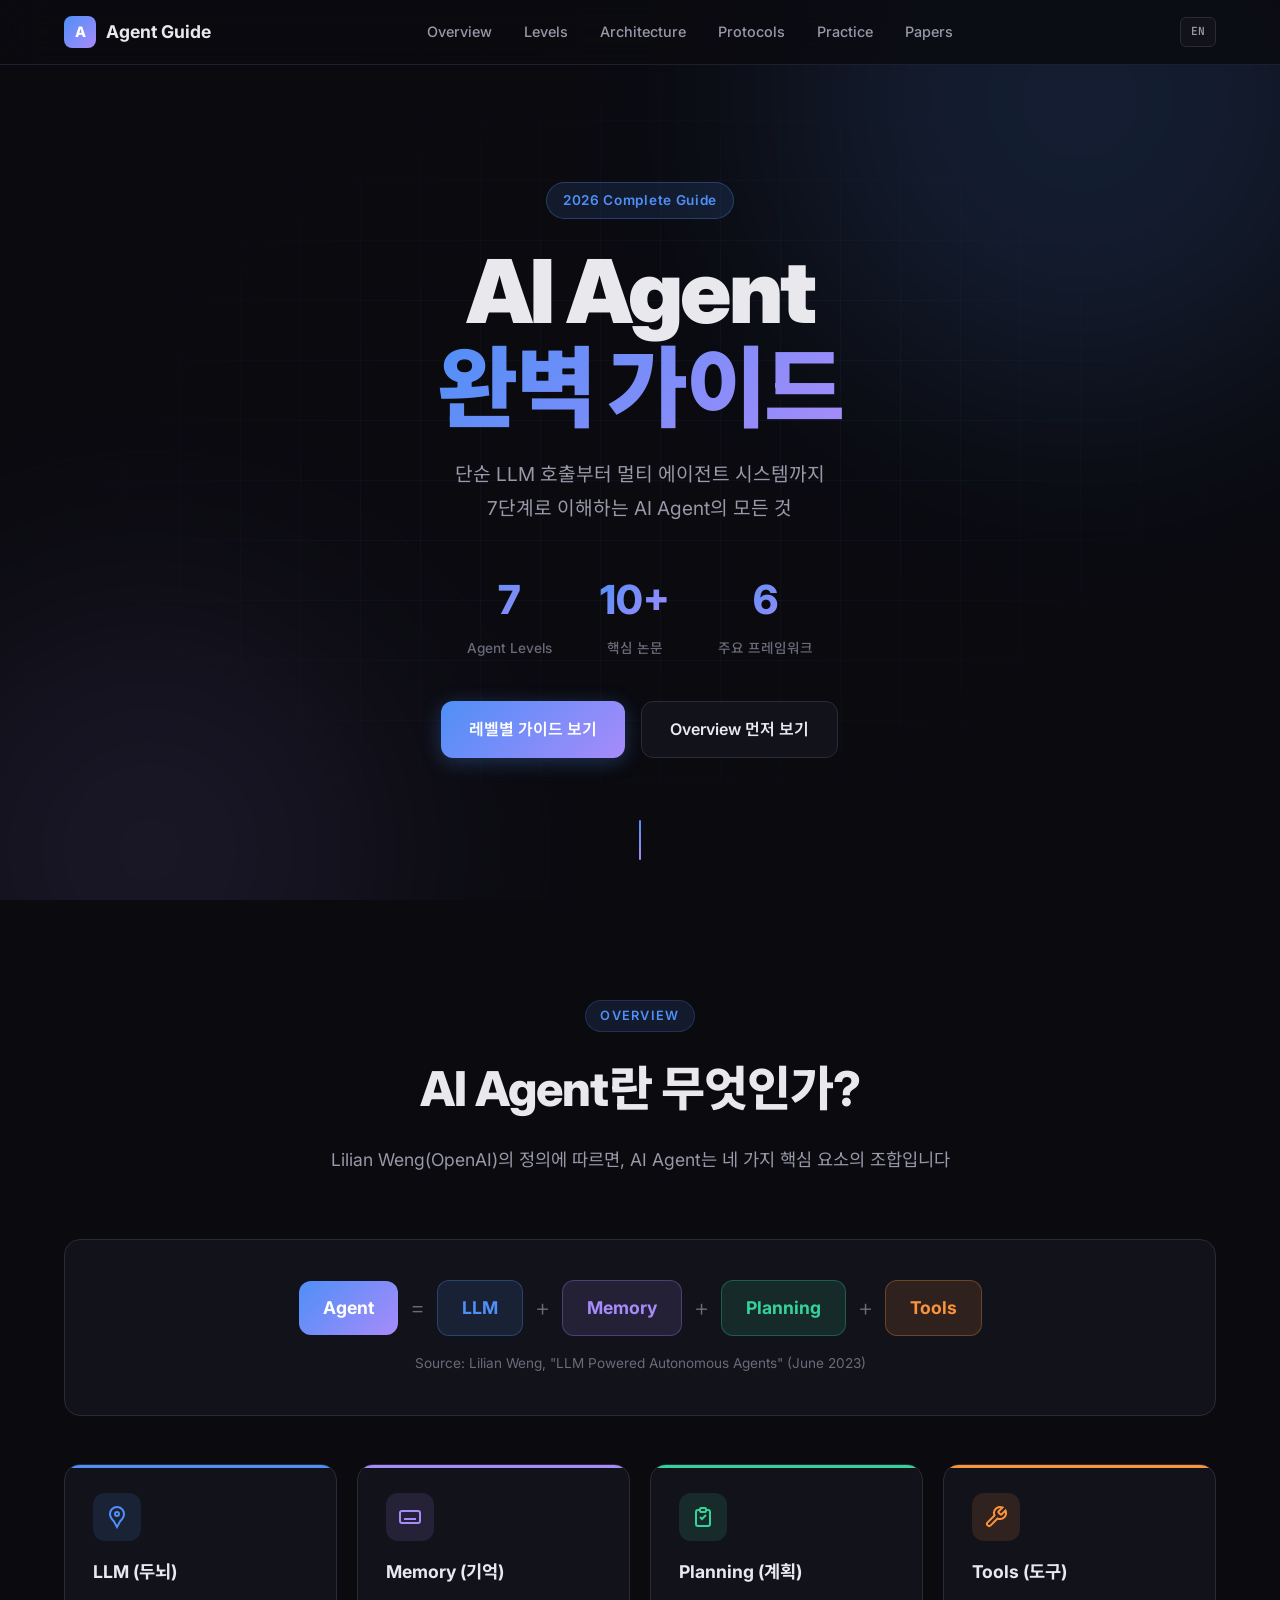
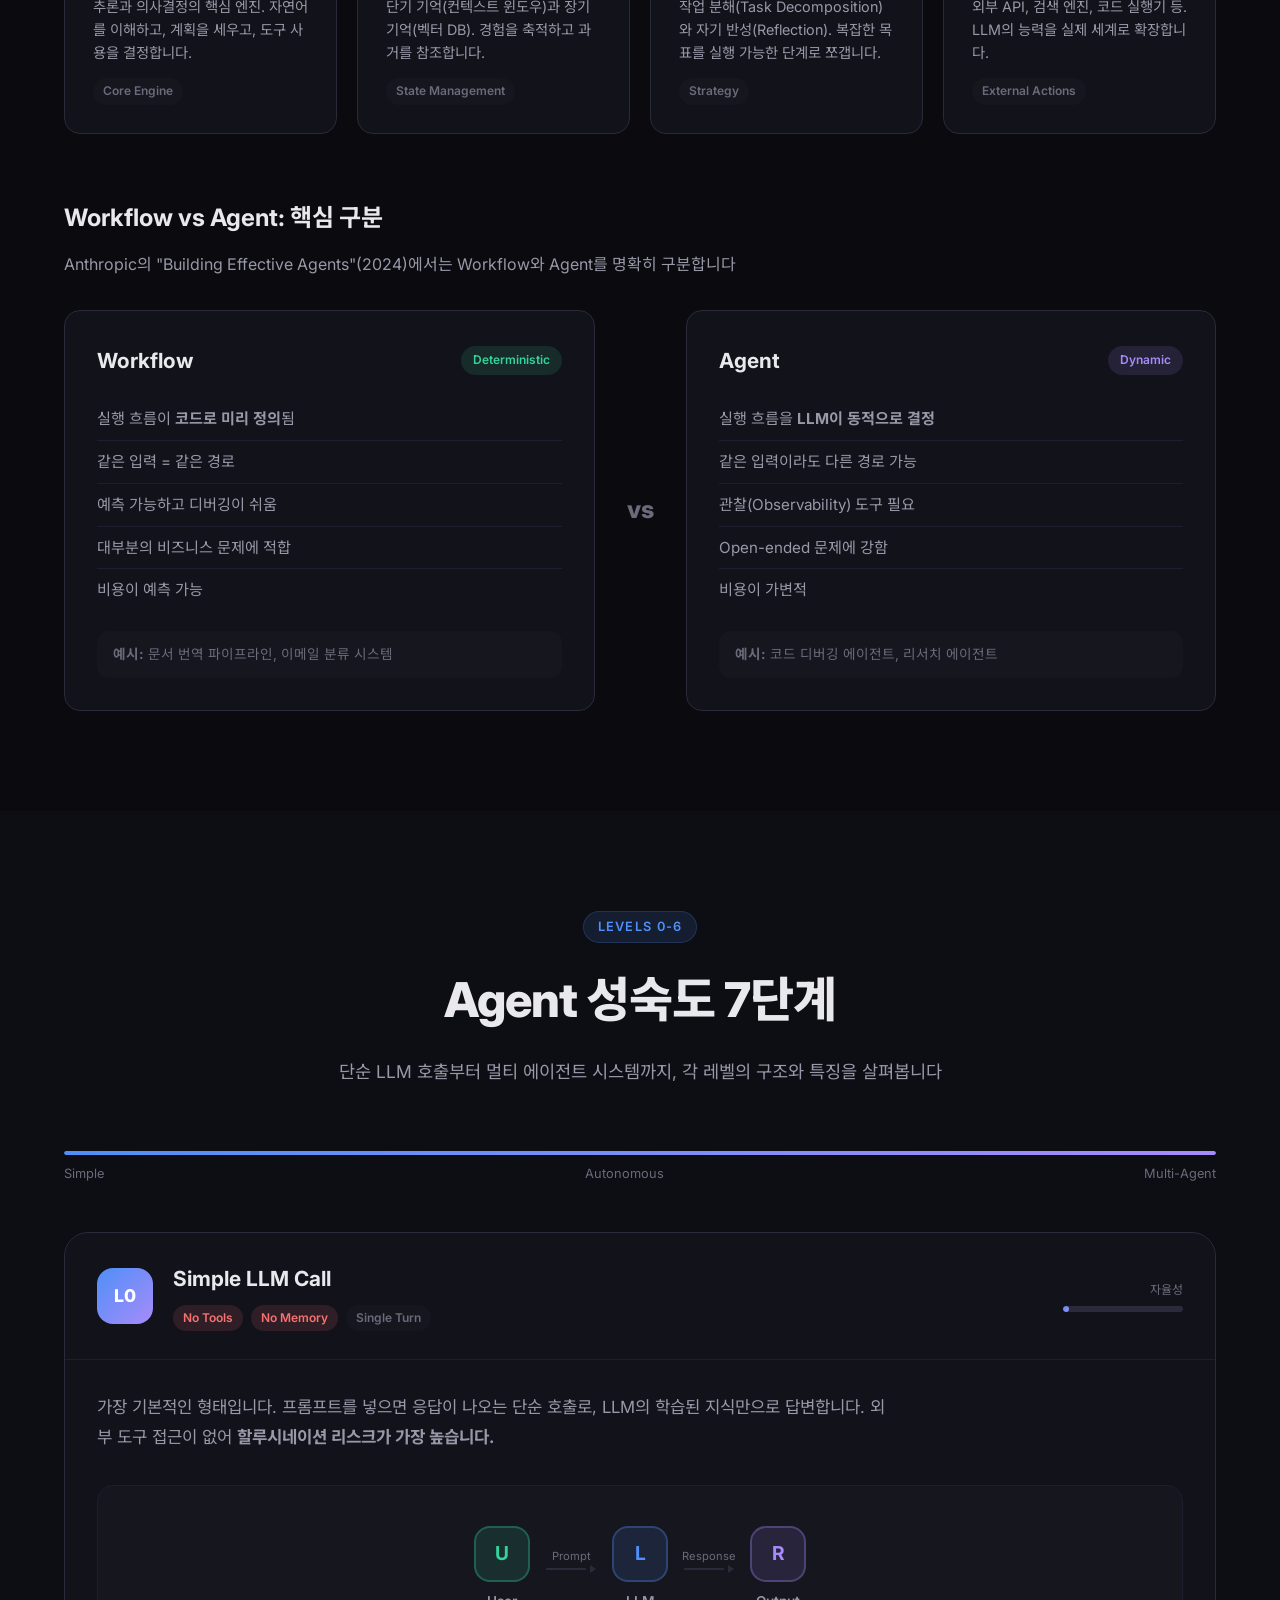
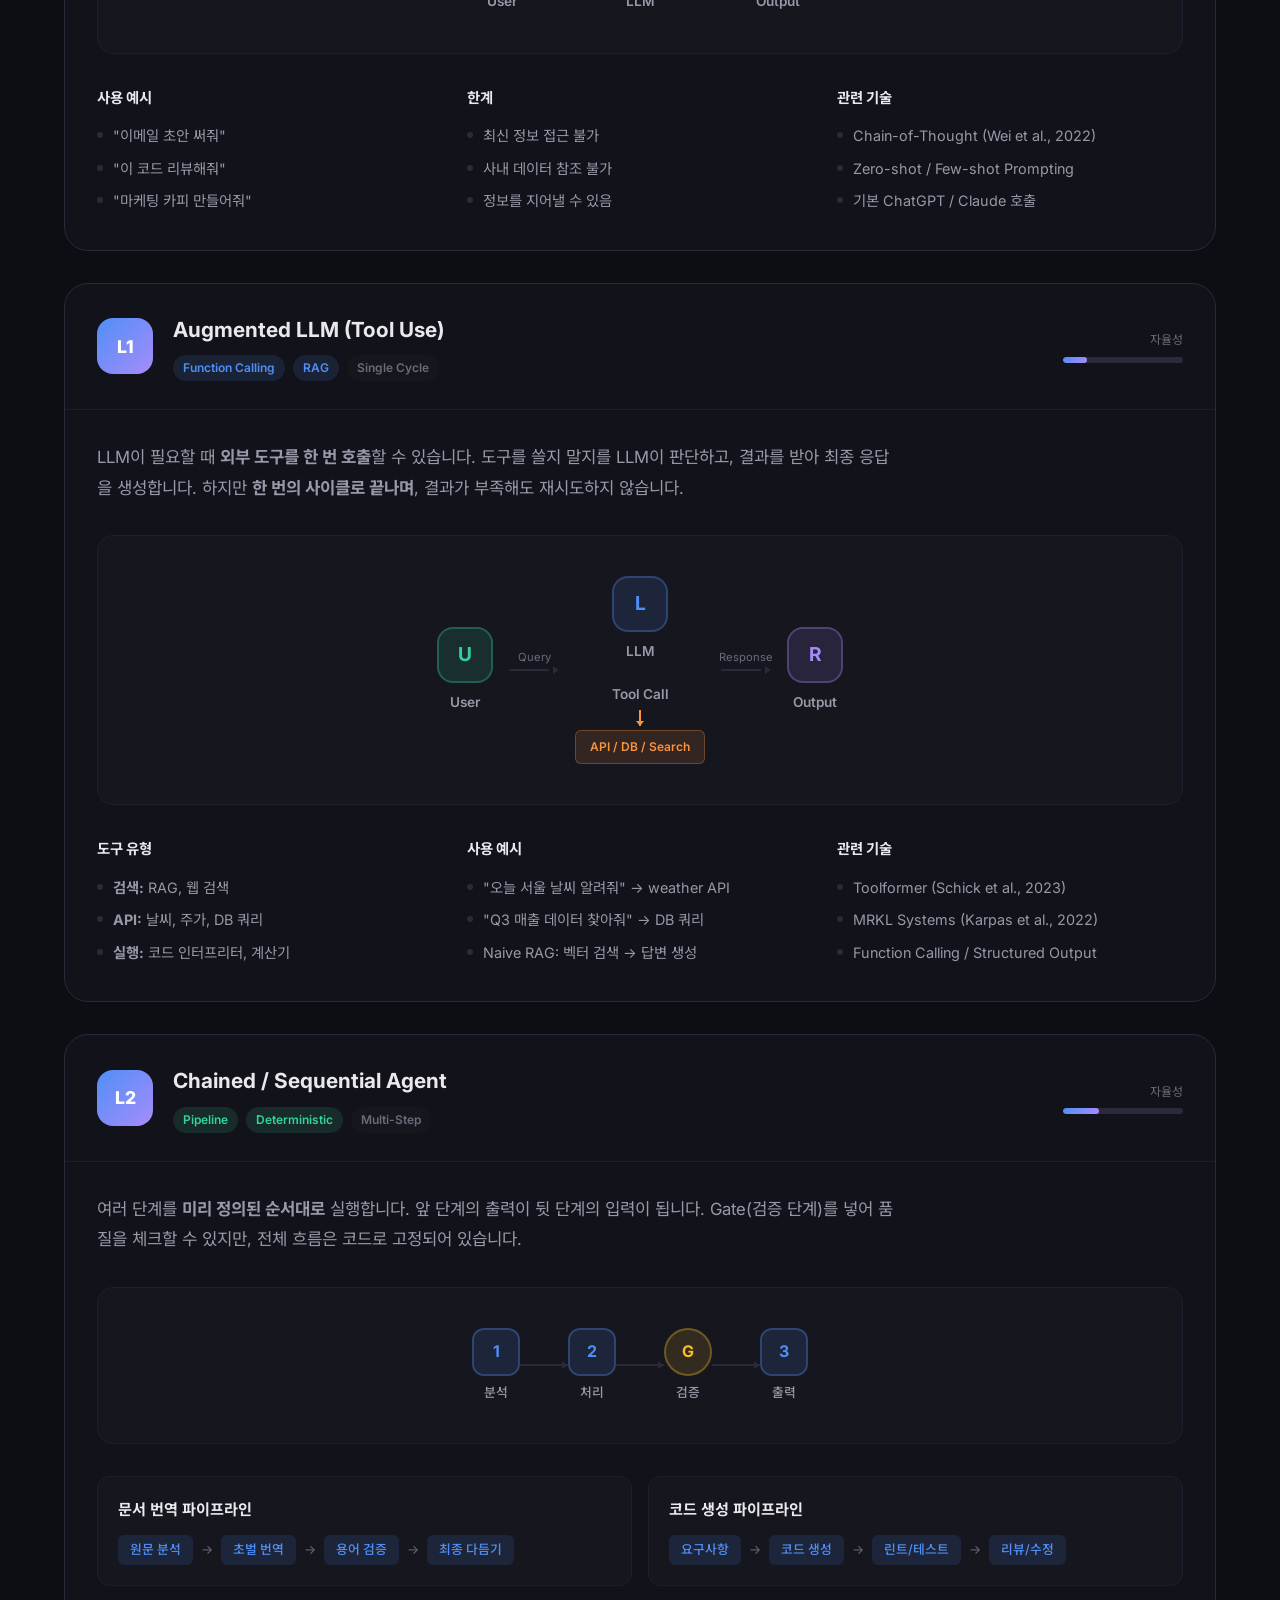
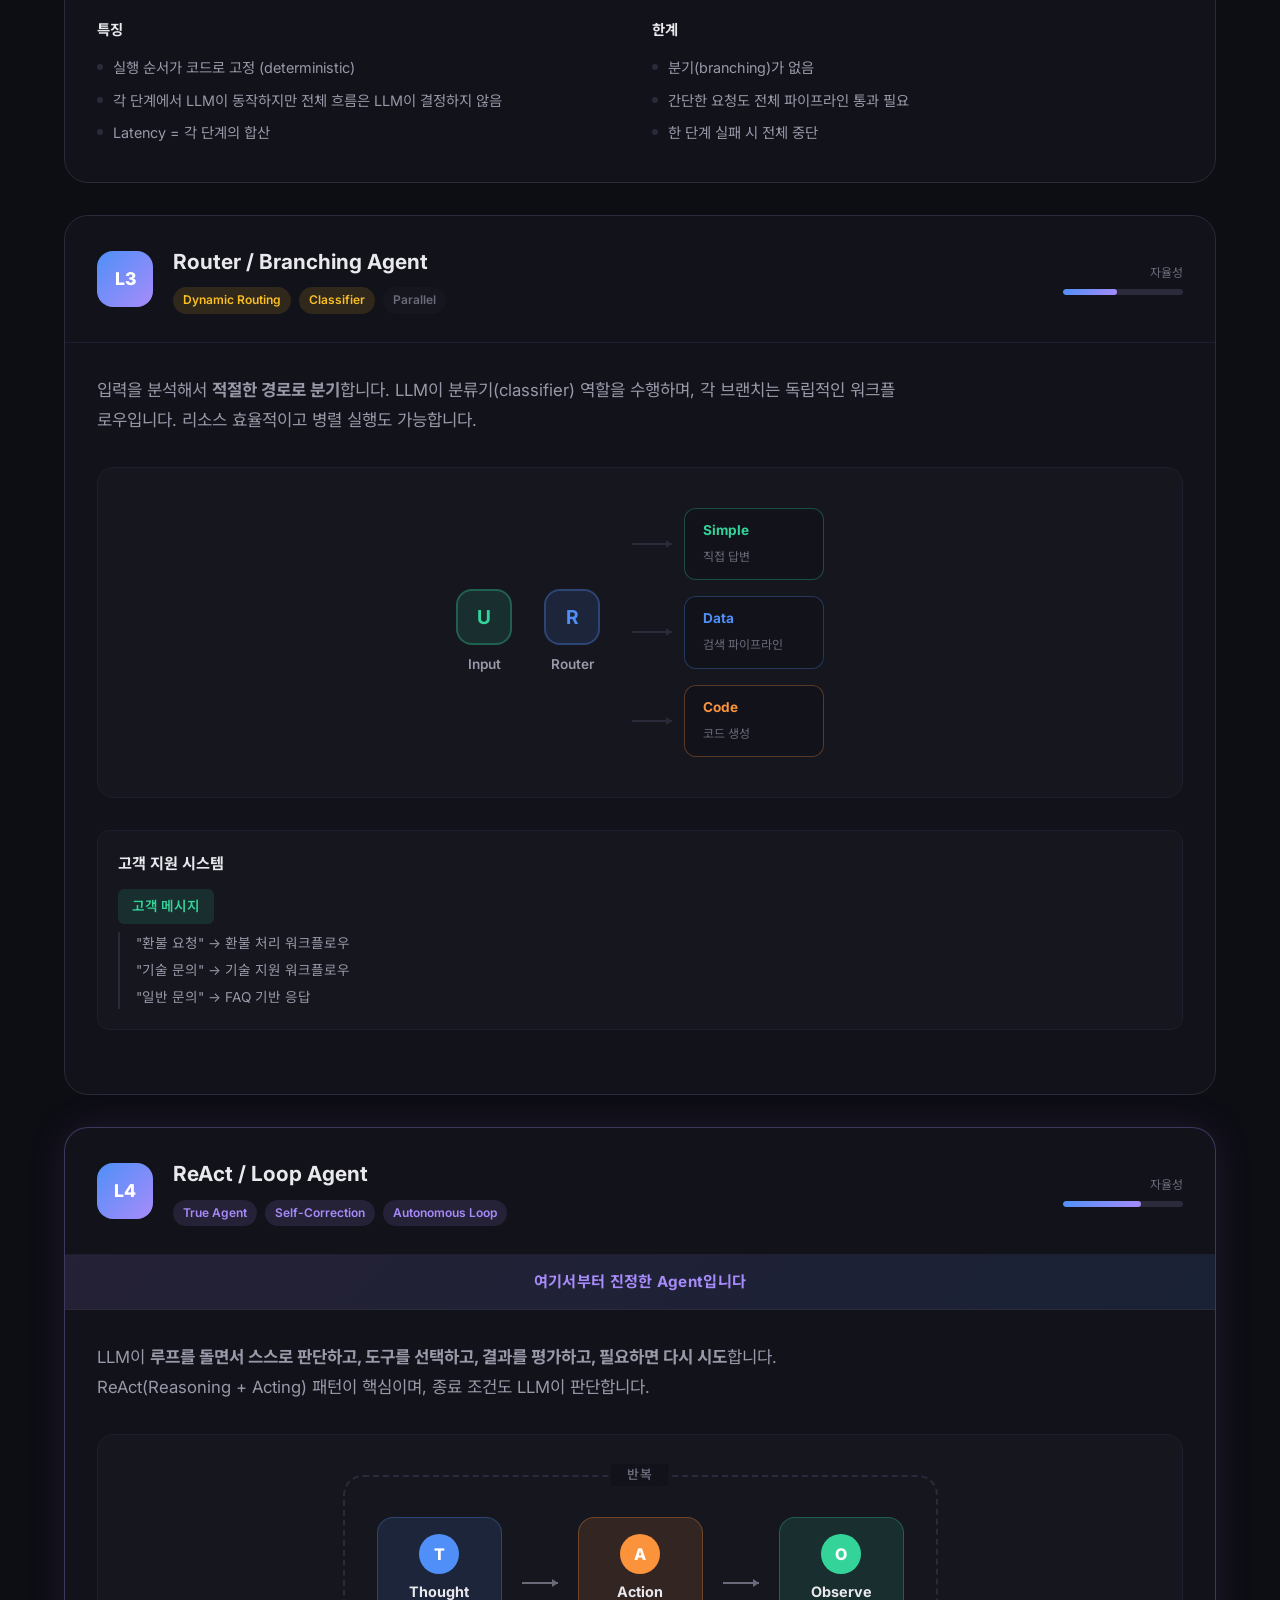
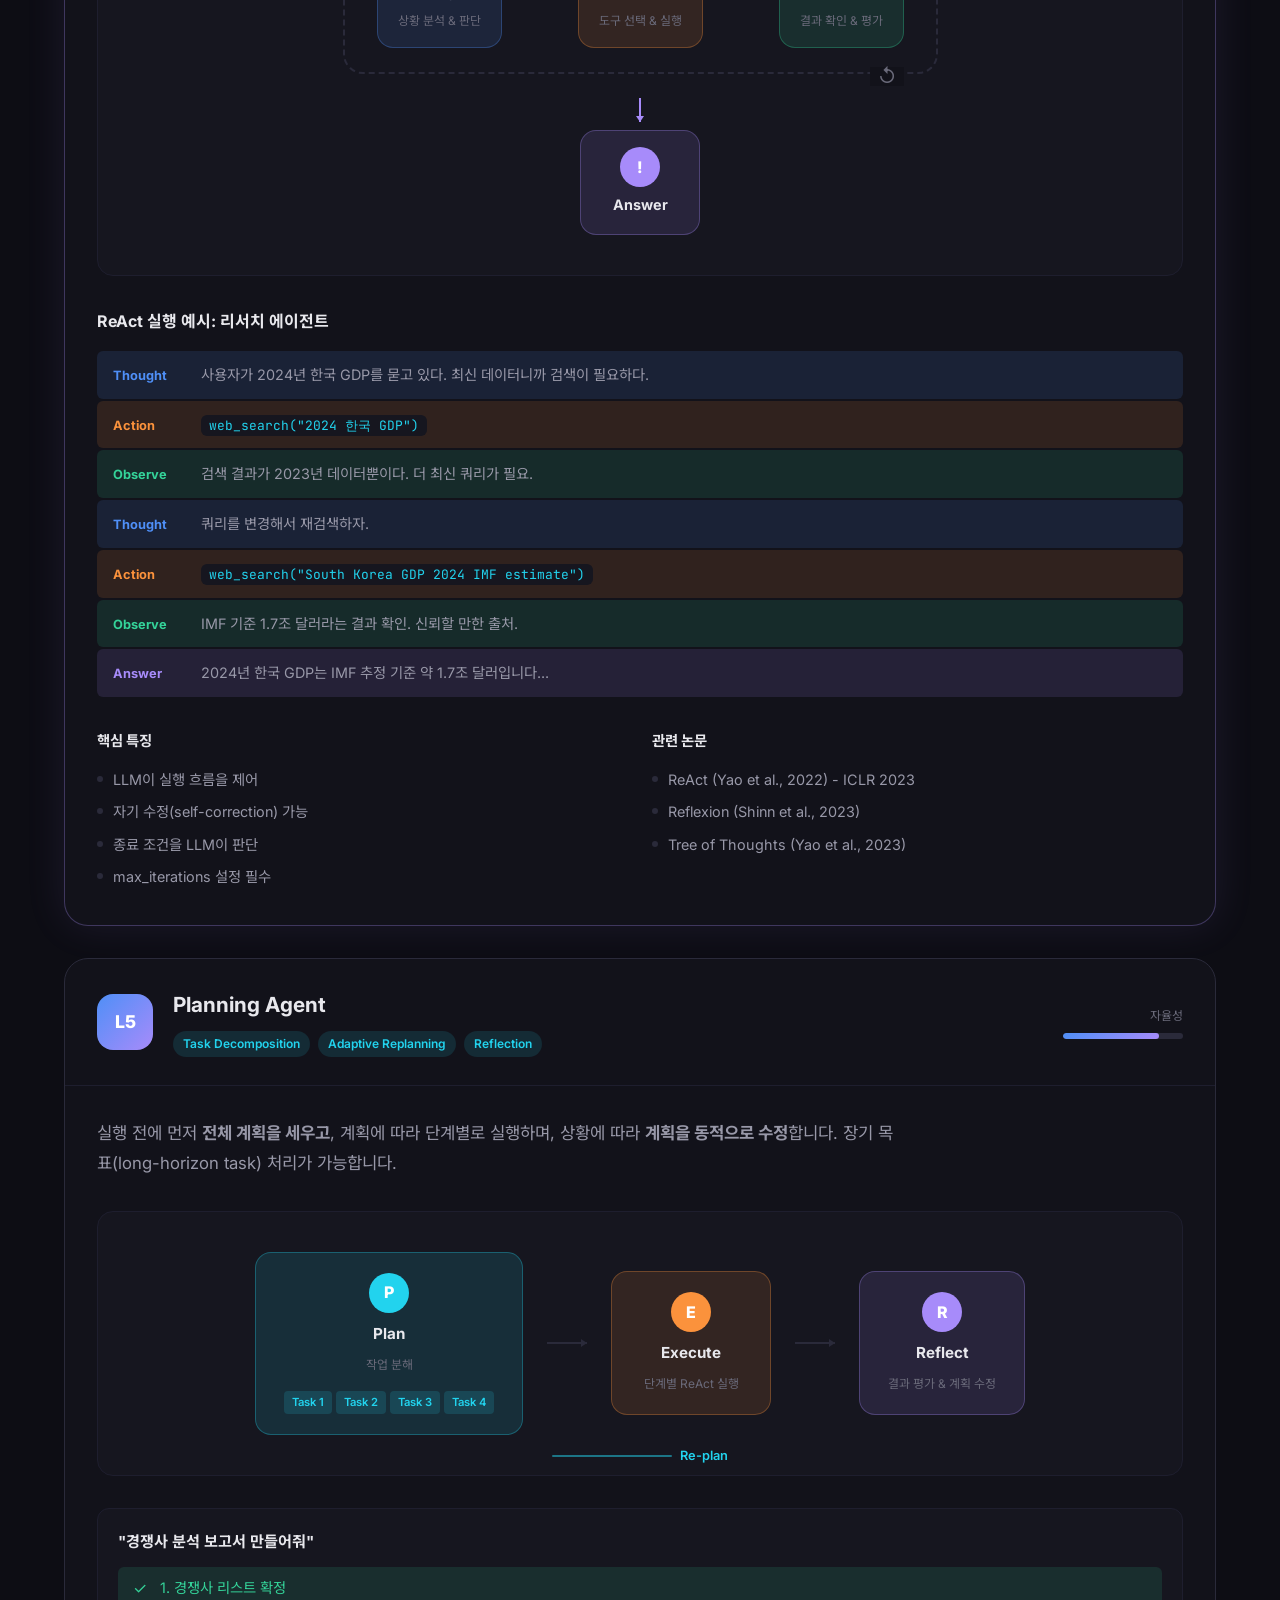
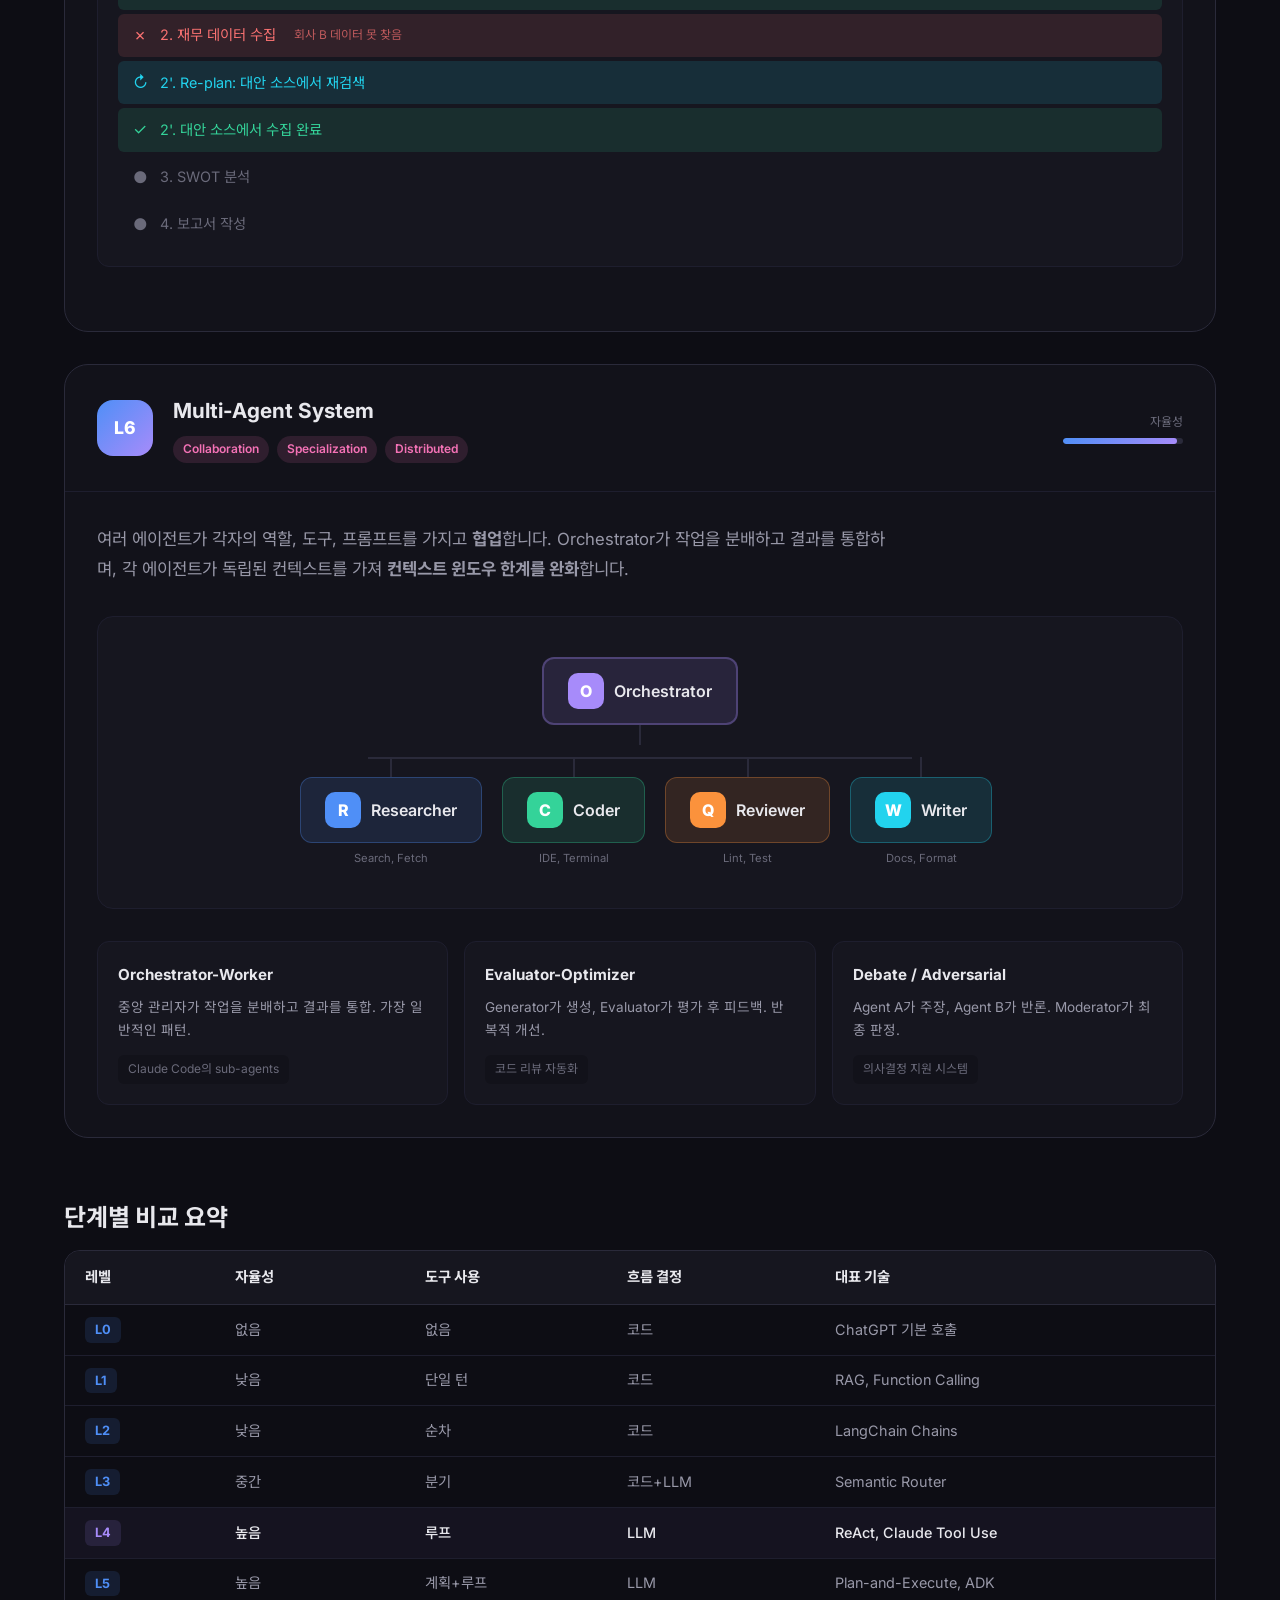
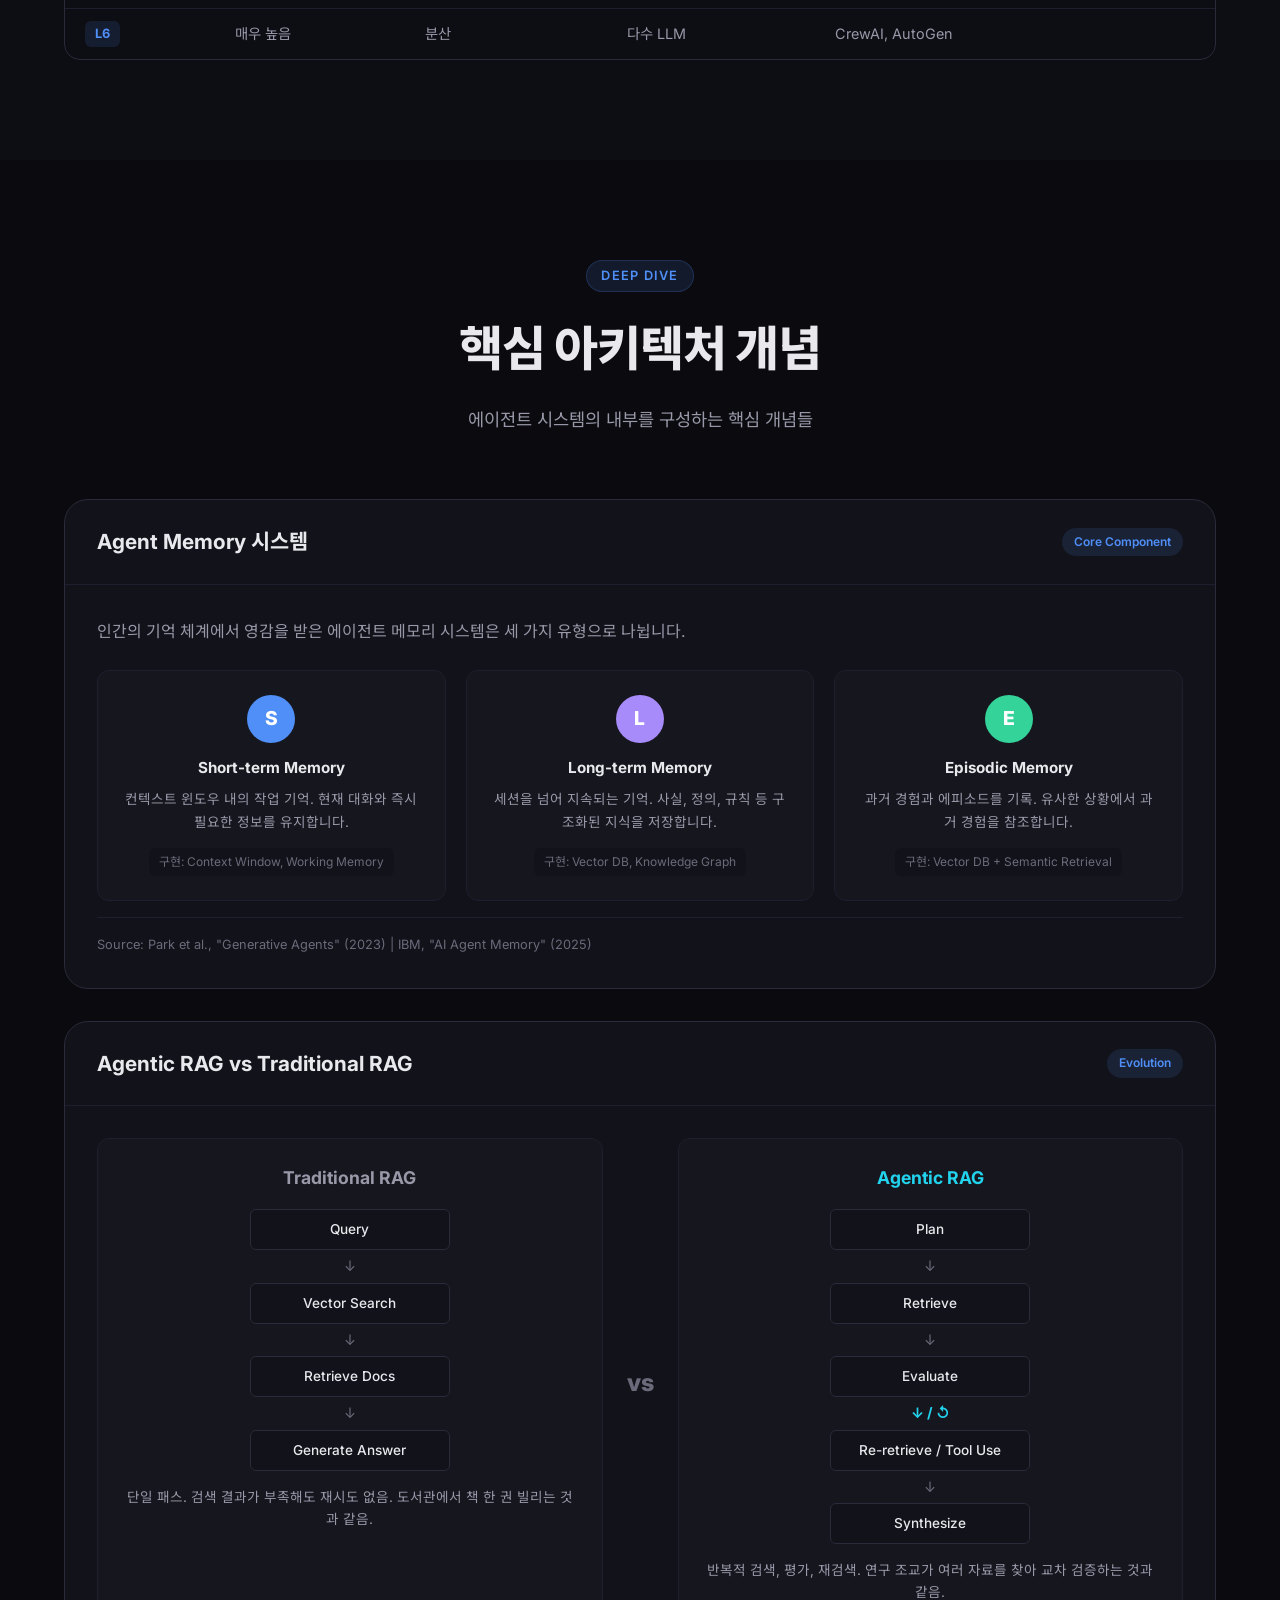
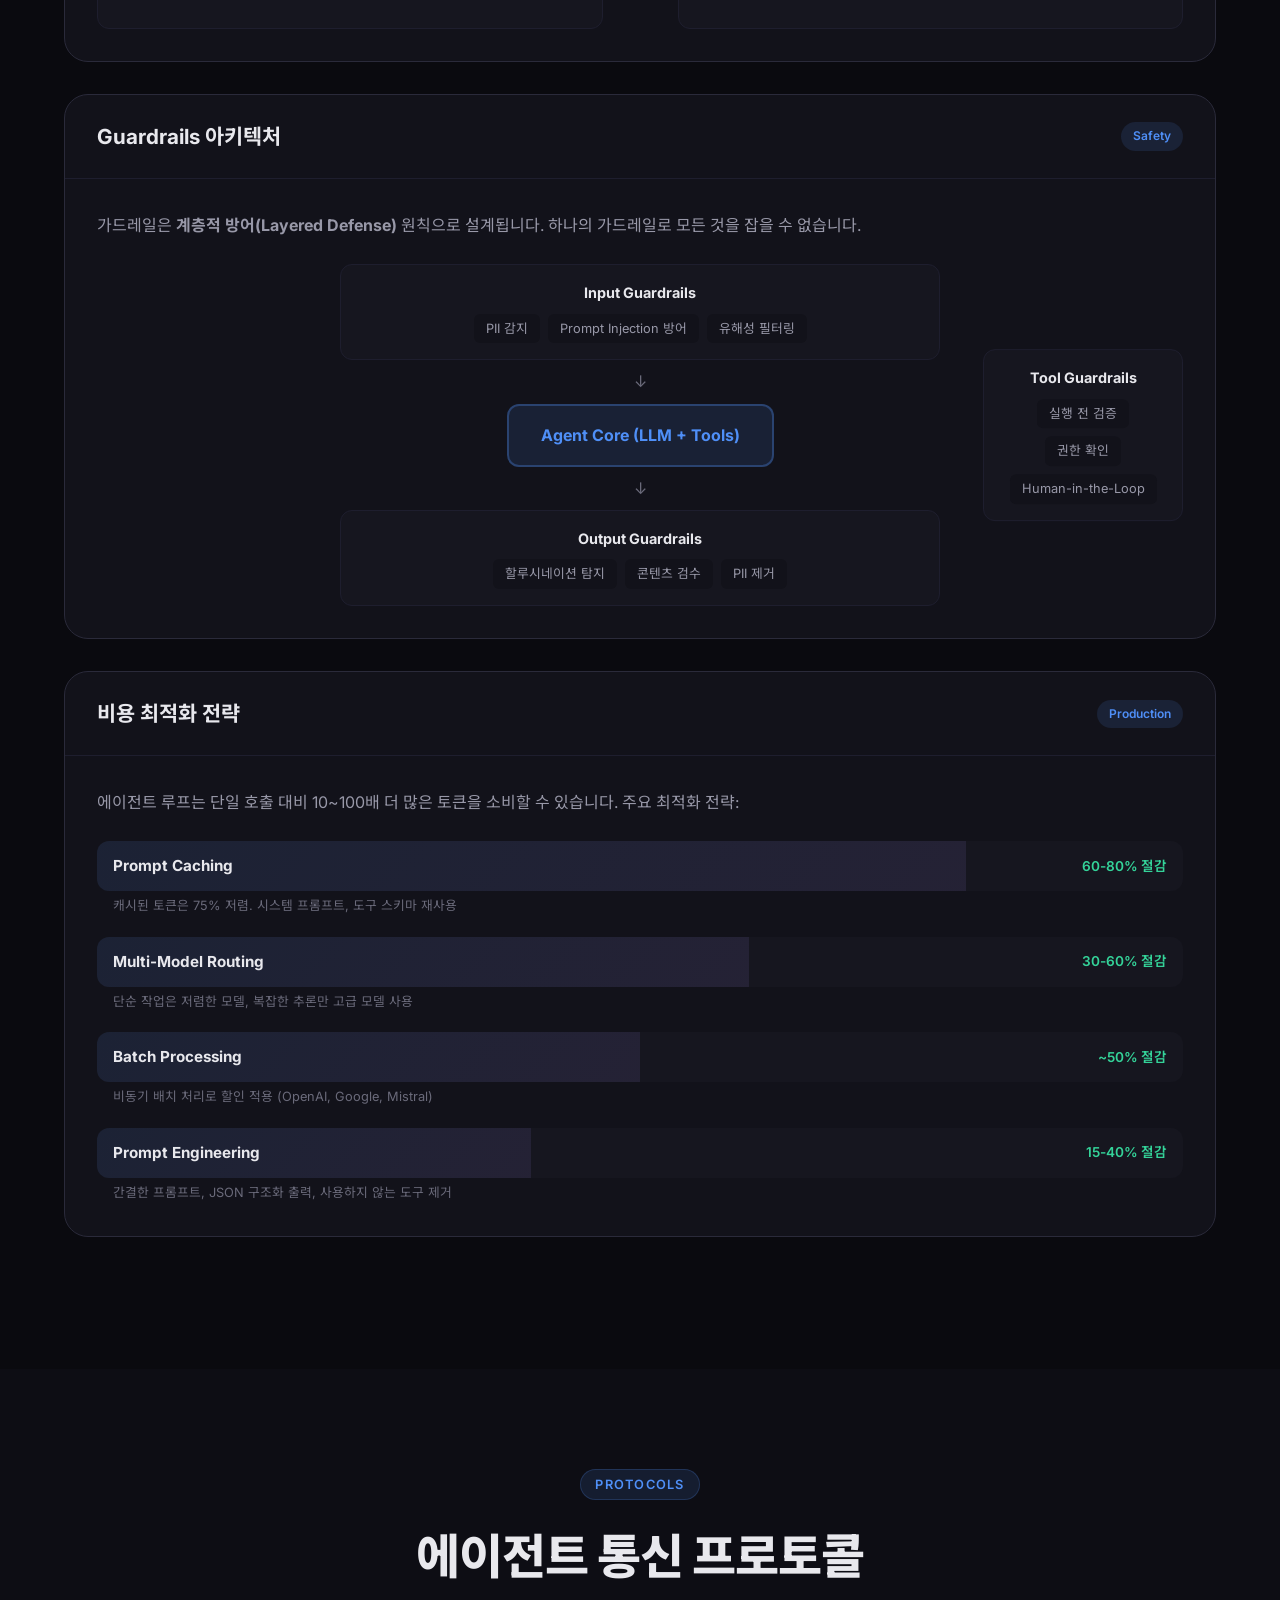
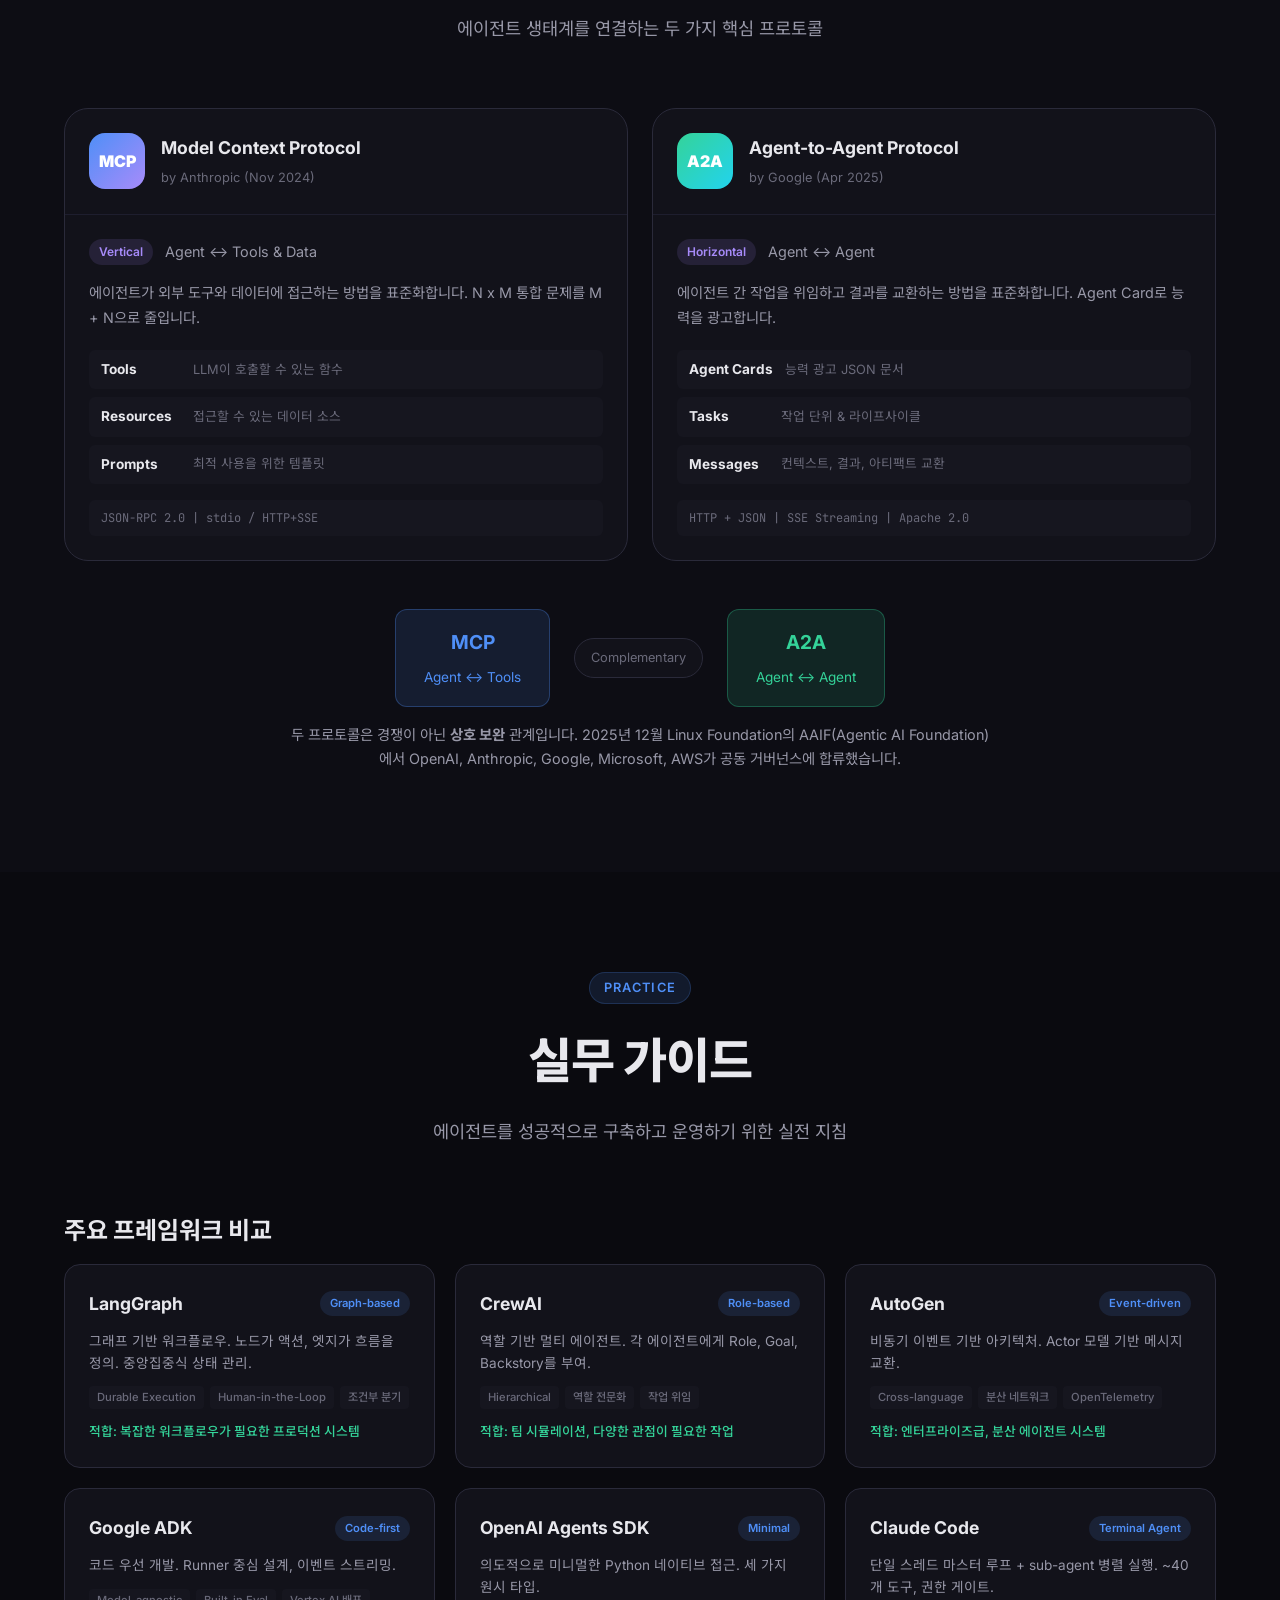
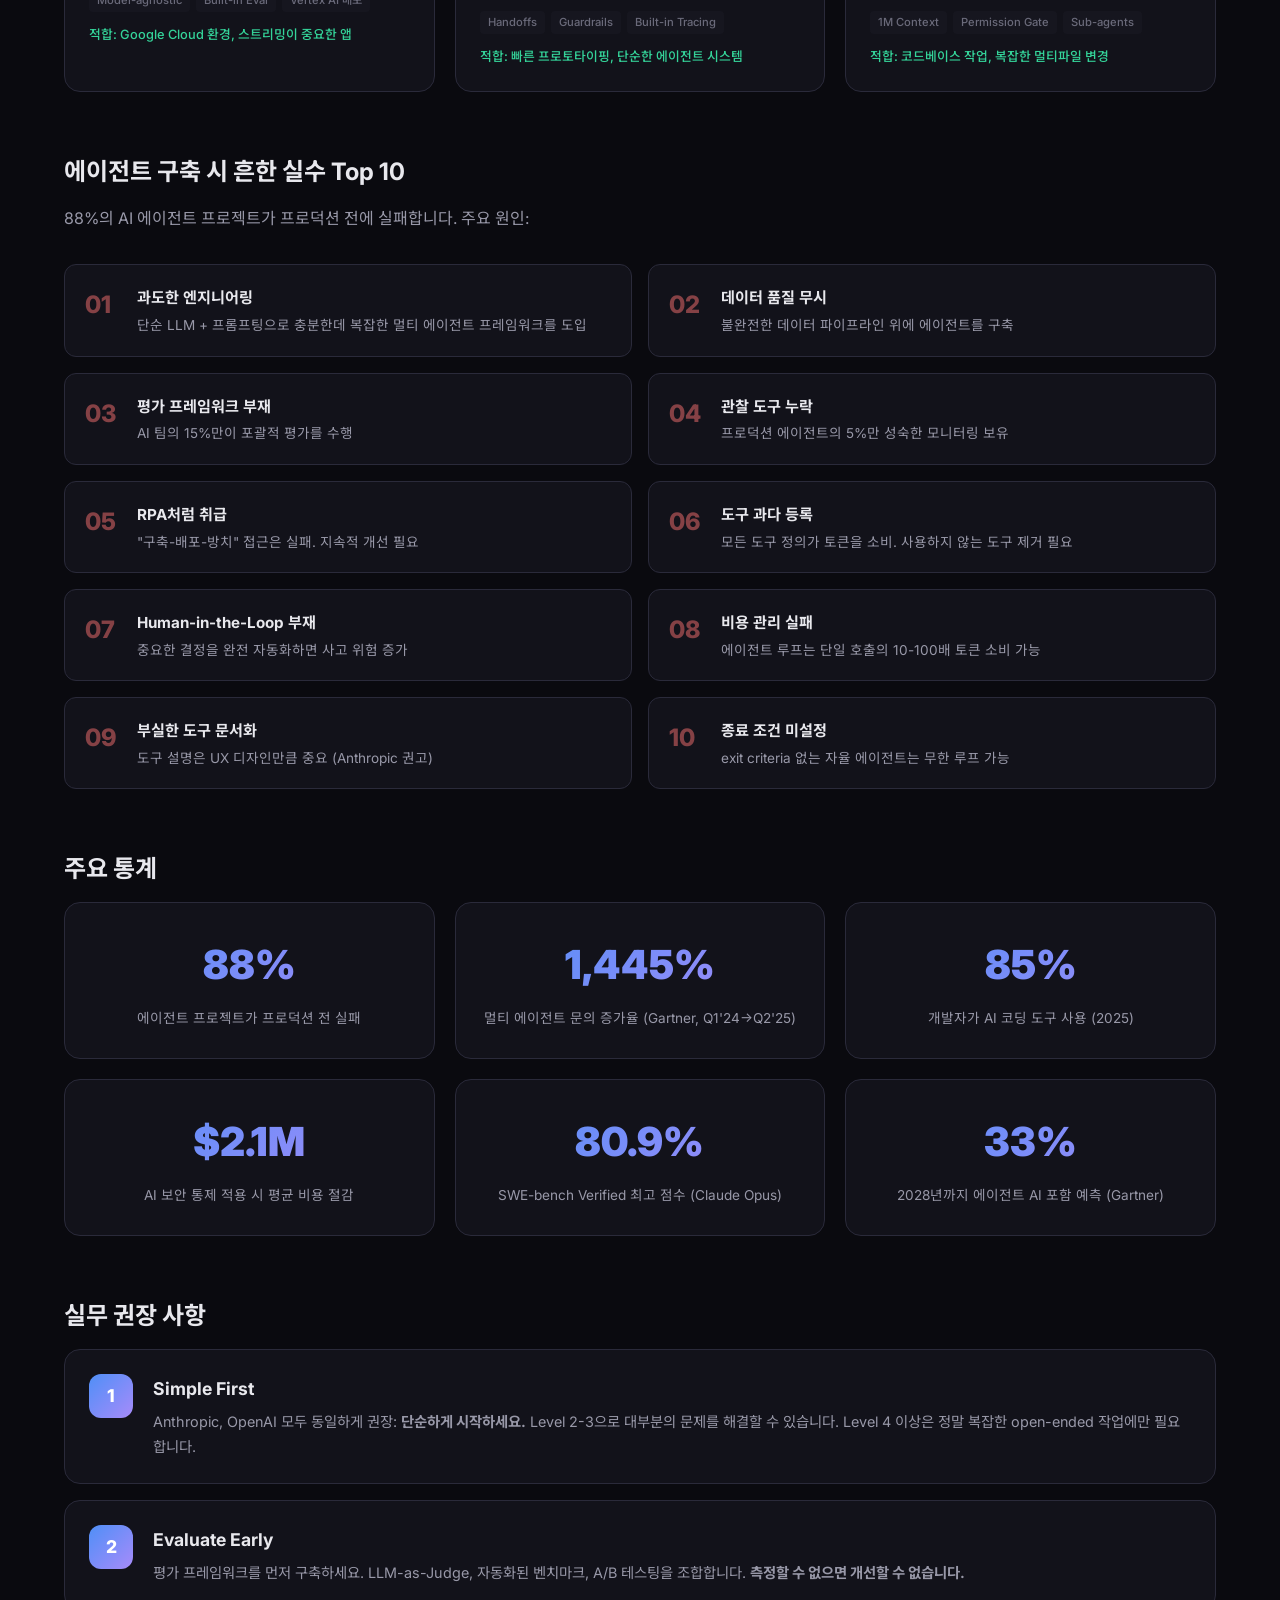
==== commit 55420213: "Add GA4 tracking, blog and LinkedIn links to footer" ====
--- a/index.html
+++ b/index.html
@@ -8,6 +8,14 @@
     <link rel="preconnect" href="https://fonts.gstatic.com" crossorigin>
     <link href="https://fonts.googleapis.com/css2?family=Inter:wght@300;400;500;600;700;800;900&family=JetBrains+Mono:wght@400;500;600&family=Noto+Sans+KR:wght@300;400;500;600;700;800;900&display=swap" rel="stylesheet">
     <link rel="stylesheet" href="style.css">
+    <!-- Google Analytics (GA4) -->
+    <script async src="https://www.googletagmanager.com/gtag/js?id=G-4L031NBC3Z"></script>
+    <script>
+      window.dataLayer = window.dataLayer || [];
+      function gtag(){dataLayer.push(arguments);}
+      gtag('js', new Date());
+      gtag('config', 'G-4L031NBC3Z');
+    </script>
 </head>
 <body>
     <!-- Progress Bar -->
@@ -28,6 +36,7 @@
                 <a href="#practice" class="nav-link">Practice</a>
                 <a href="#papers" class="nav-link">Papers</a>
             </div>
+            <a href="en/" class="lang-toggle" title="Read in English">EN</a>
             <button class="nav-toggle" id="navToggle" aria-label="Toggle menu">
                 <span></span><span></span><span></span>
             </button>
@@ -1576,9 +1585,16 @@
                         <li>Generative Agents: Park et al. (UIST 2023)</li>
                     </ul>
                 </div>
+                <div class="footer-links">
+                    <h4>Links</h4>
+                    <ul>
+                        <li><a href="https://desty.github.io/blog/" target="_blank">Blog</a></li>
+                        <li><a href="https://www.linkedin.com/in/desty" target="_blank">LinkedIn</a></li>
+                    </ul>
+                </div>
             </div>
             <div class="footer-bottom">
-                <p>Built for education. Last updated: 2026-04-04.</p>
+                <p>Built by <a href="https://desty.github.io/">desty</a>. Last updated: 2026-04-04.</p>
             </div>
         </div>
     </footer>
--- a/style.css
+++ b/style.css
@@ -174,6 +174,29 @@
     height: 2px;
     background: var(--gradient-1);
     border-radius: 1px;
+}
+
+/* ===== LANG TOGGLE ===== */
+.lang-toggle {
+    font-family: var(--font-mono);
+    font-size: 0.7rem;
+    font-weight: 600;
+    padding: 4px 10px;
+    border: 1px solid var(--border);
+    border-radius: 6px;
+    background: var(--bg-card);
+    color: var(--text-secondary);
+    text-decoration: none;
+    cursor: pointer;
+    transition: all 0.2s;
+    margin-left: 12px;
+    flex-shrink: 0;
+}
+
+.lang-toggle:hover {
+    color: var(--text);
+    background: rgba(255,255,255,0.05);
+    border-color: var(--blue);
 }
 
 .nav-toggle {
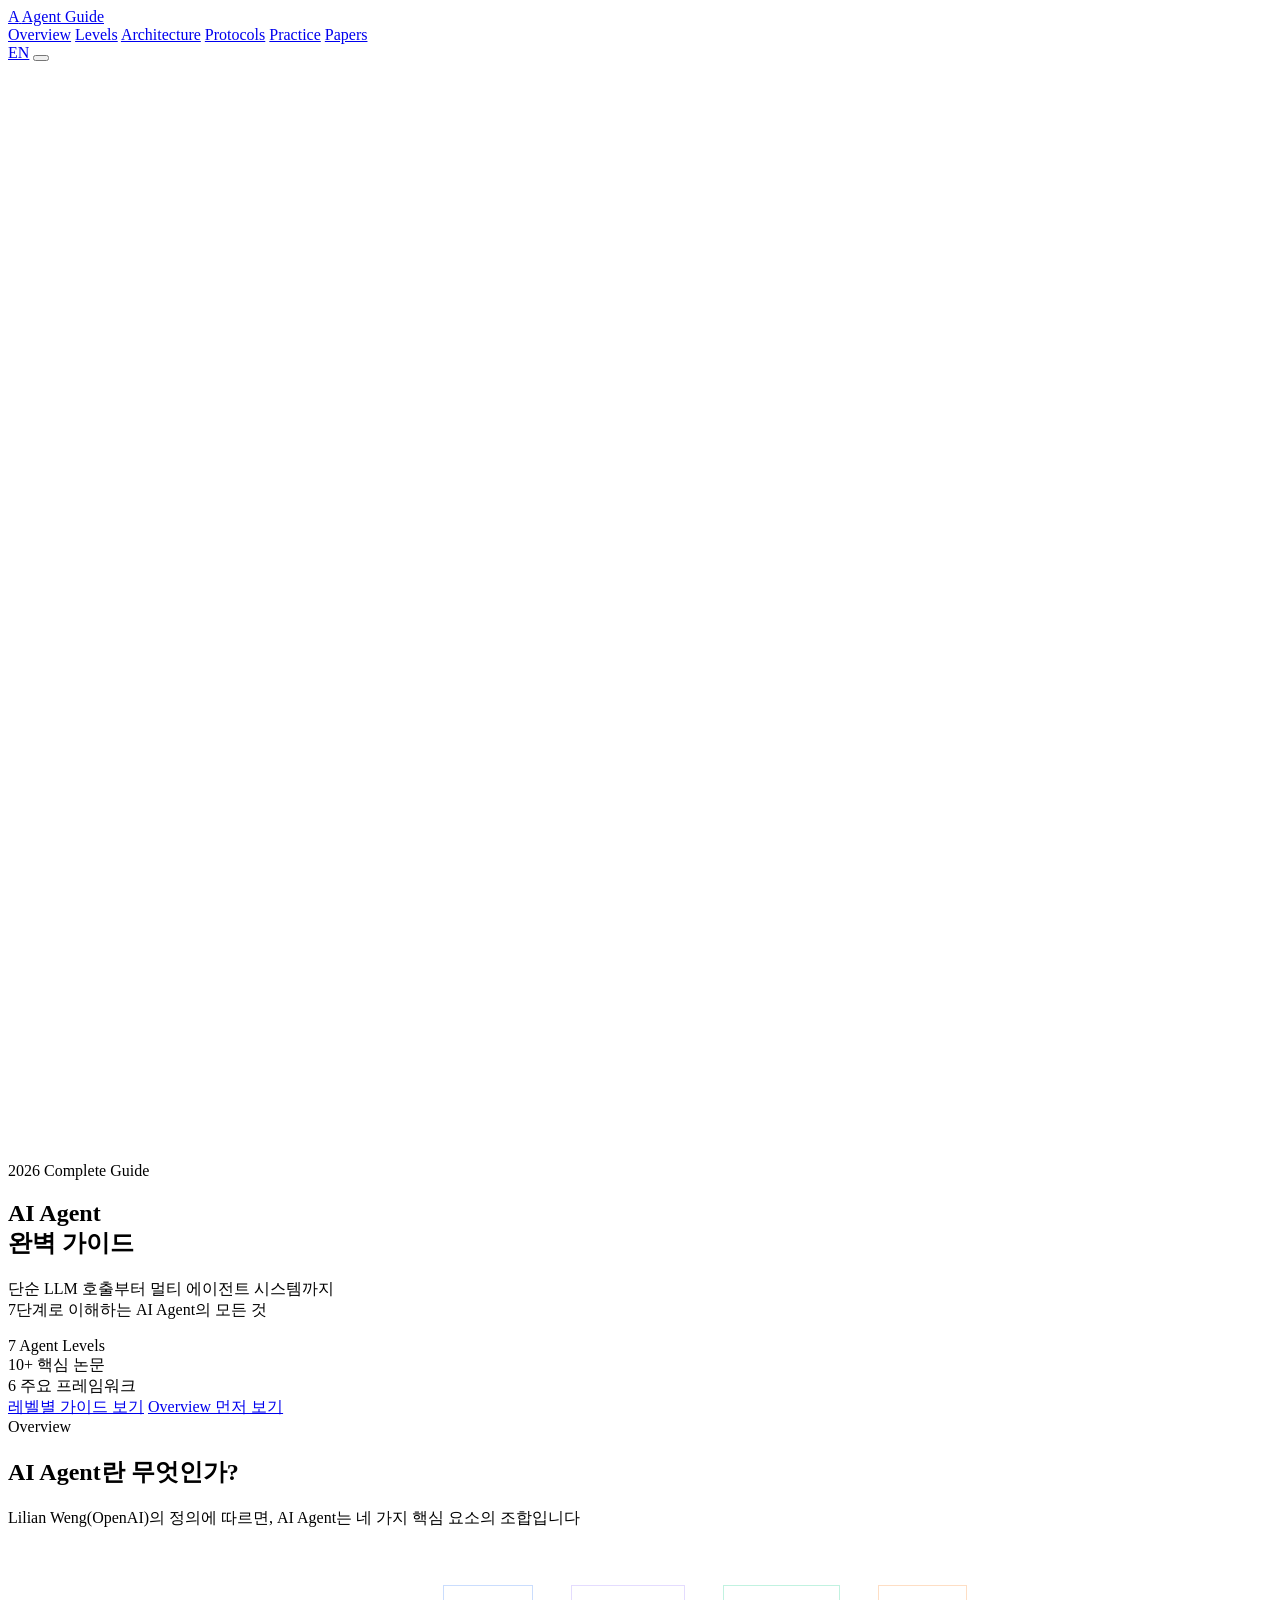
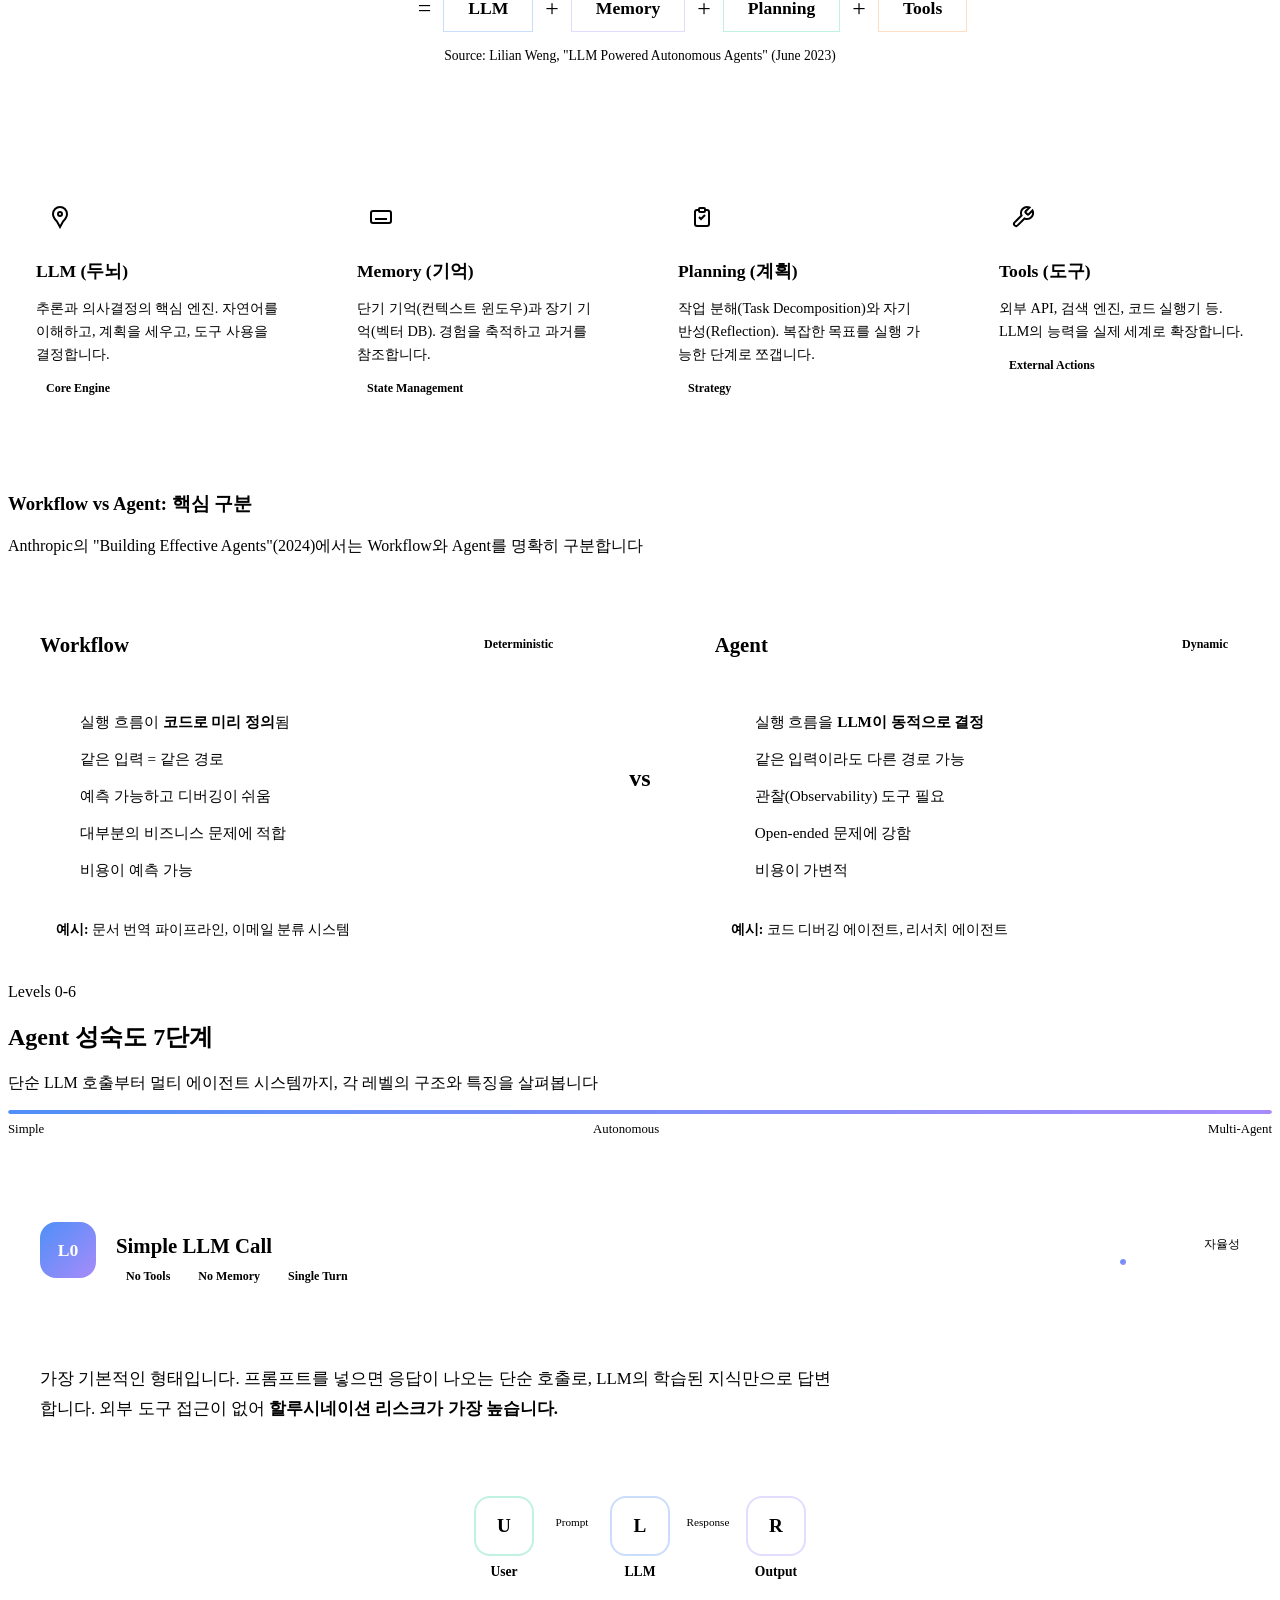
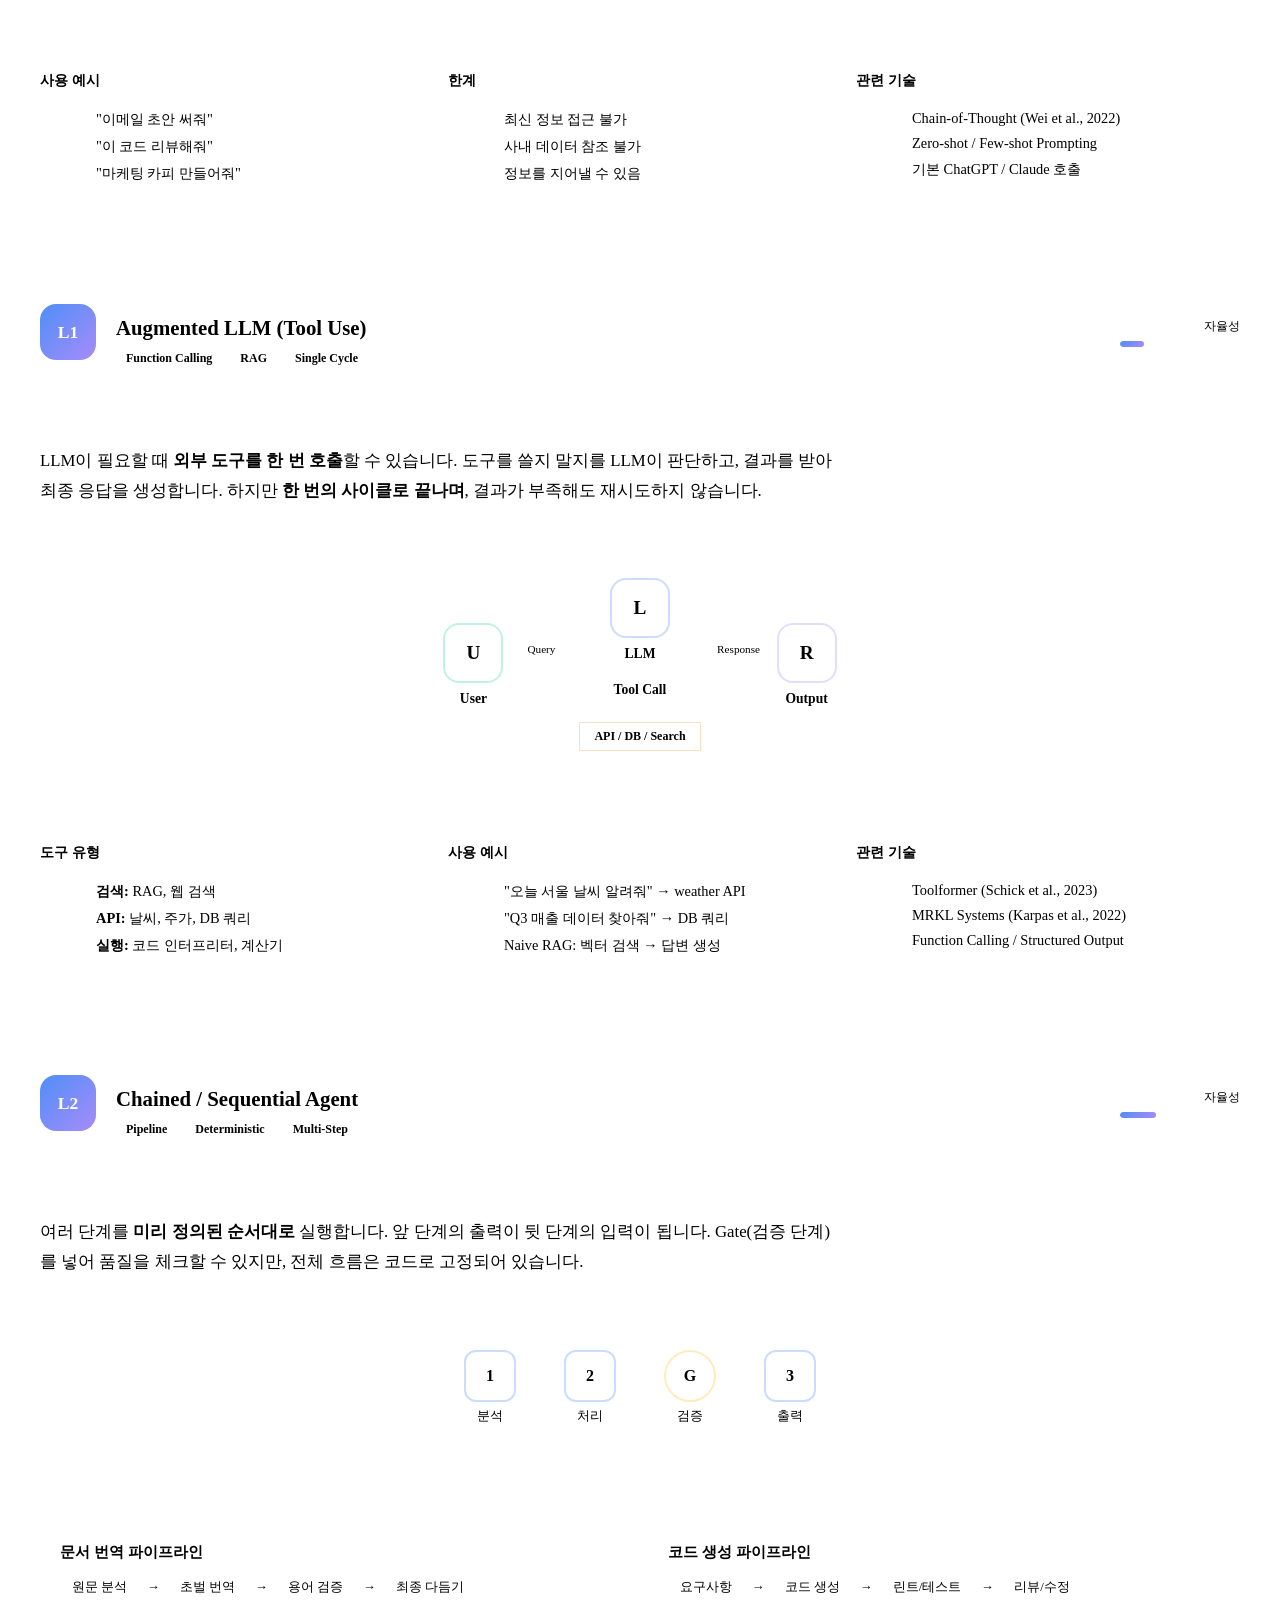
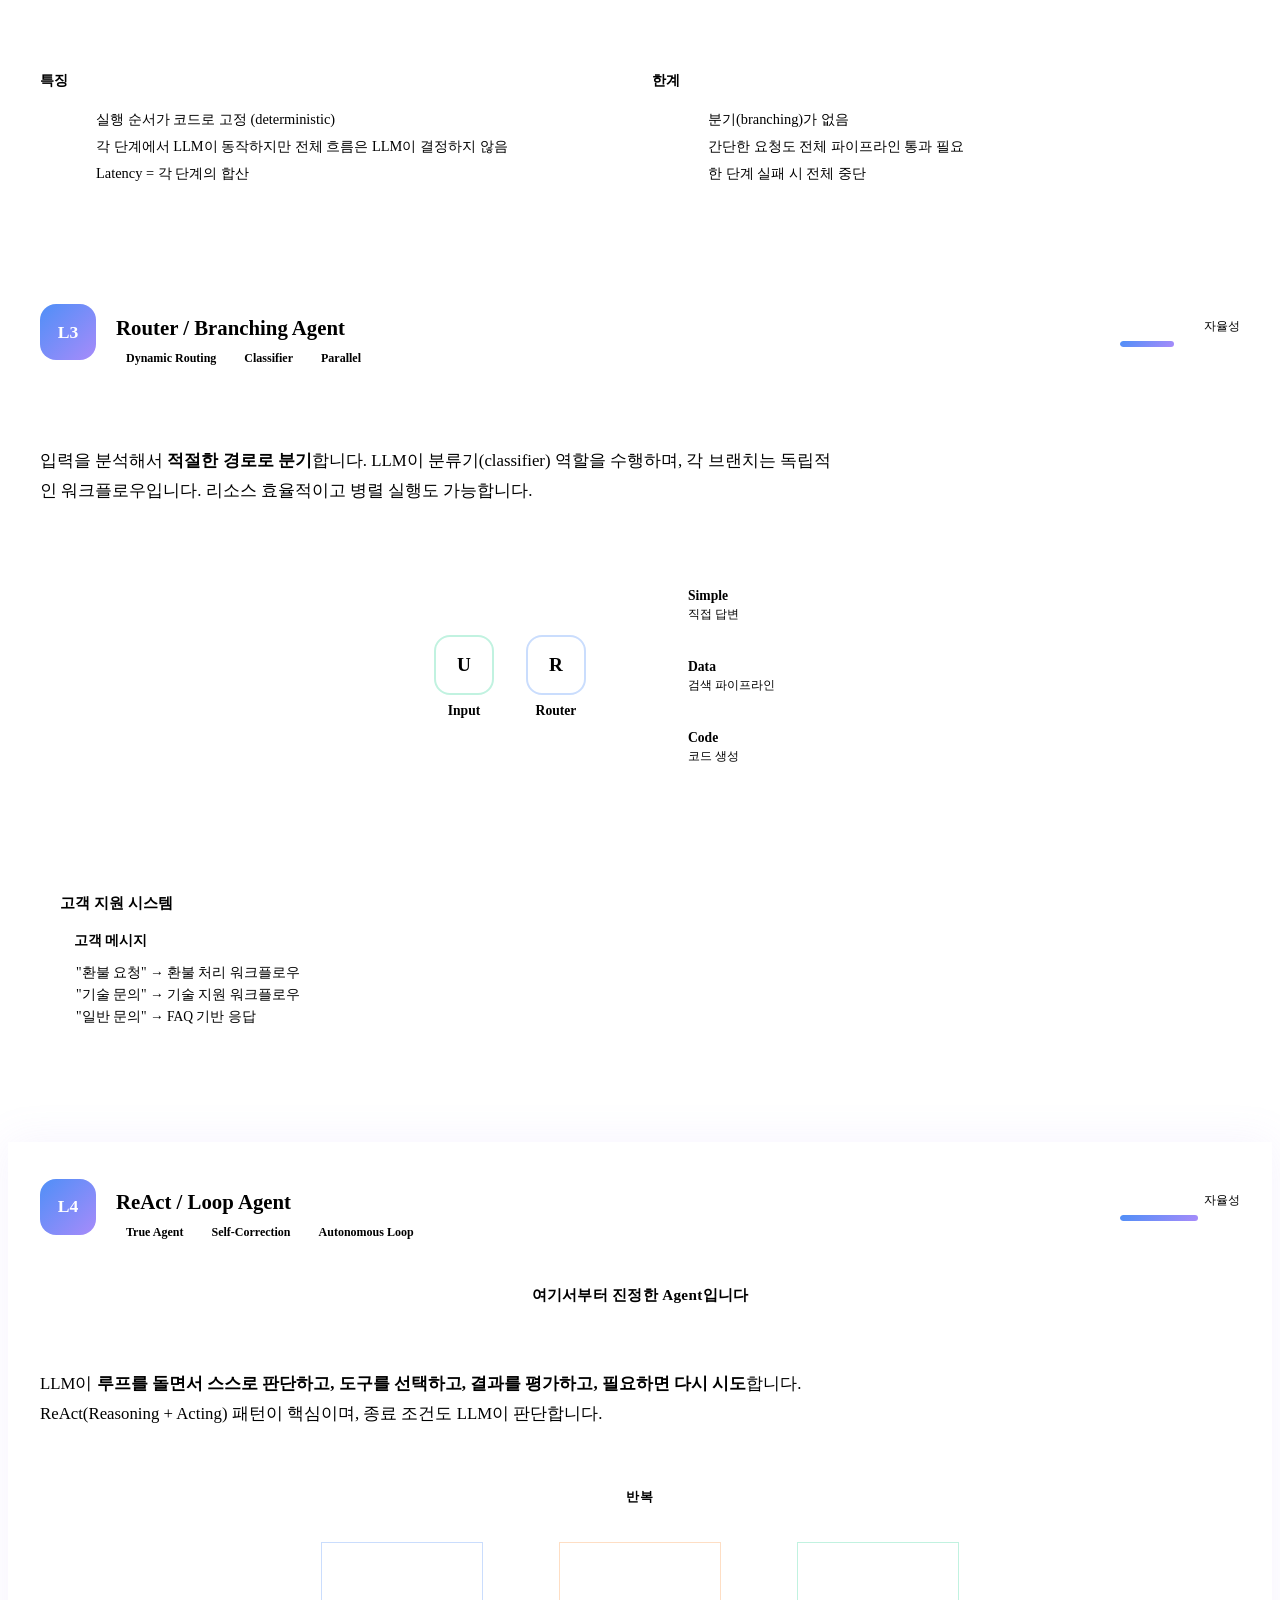
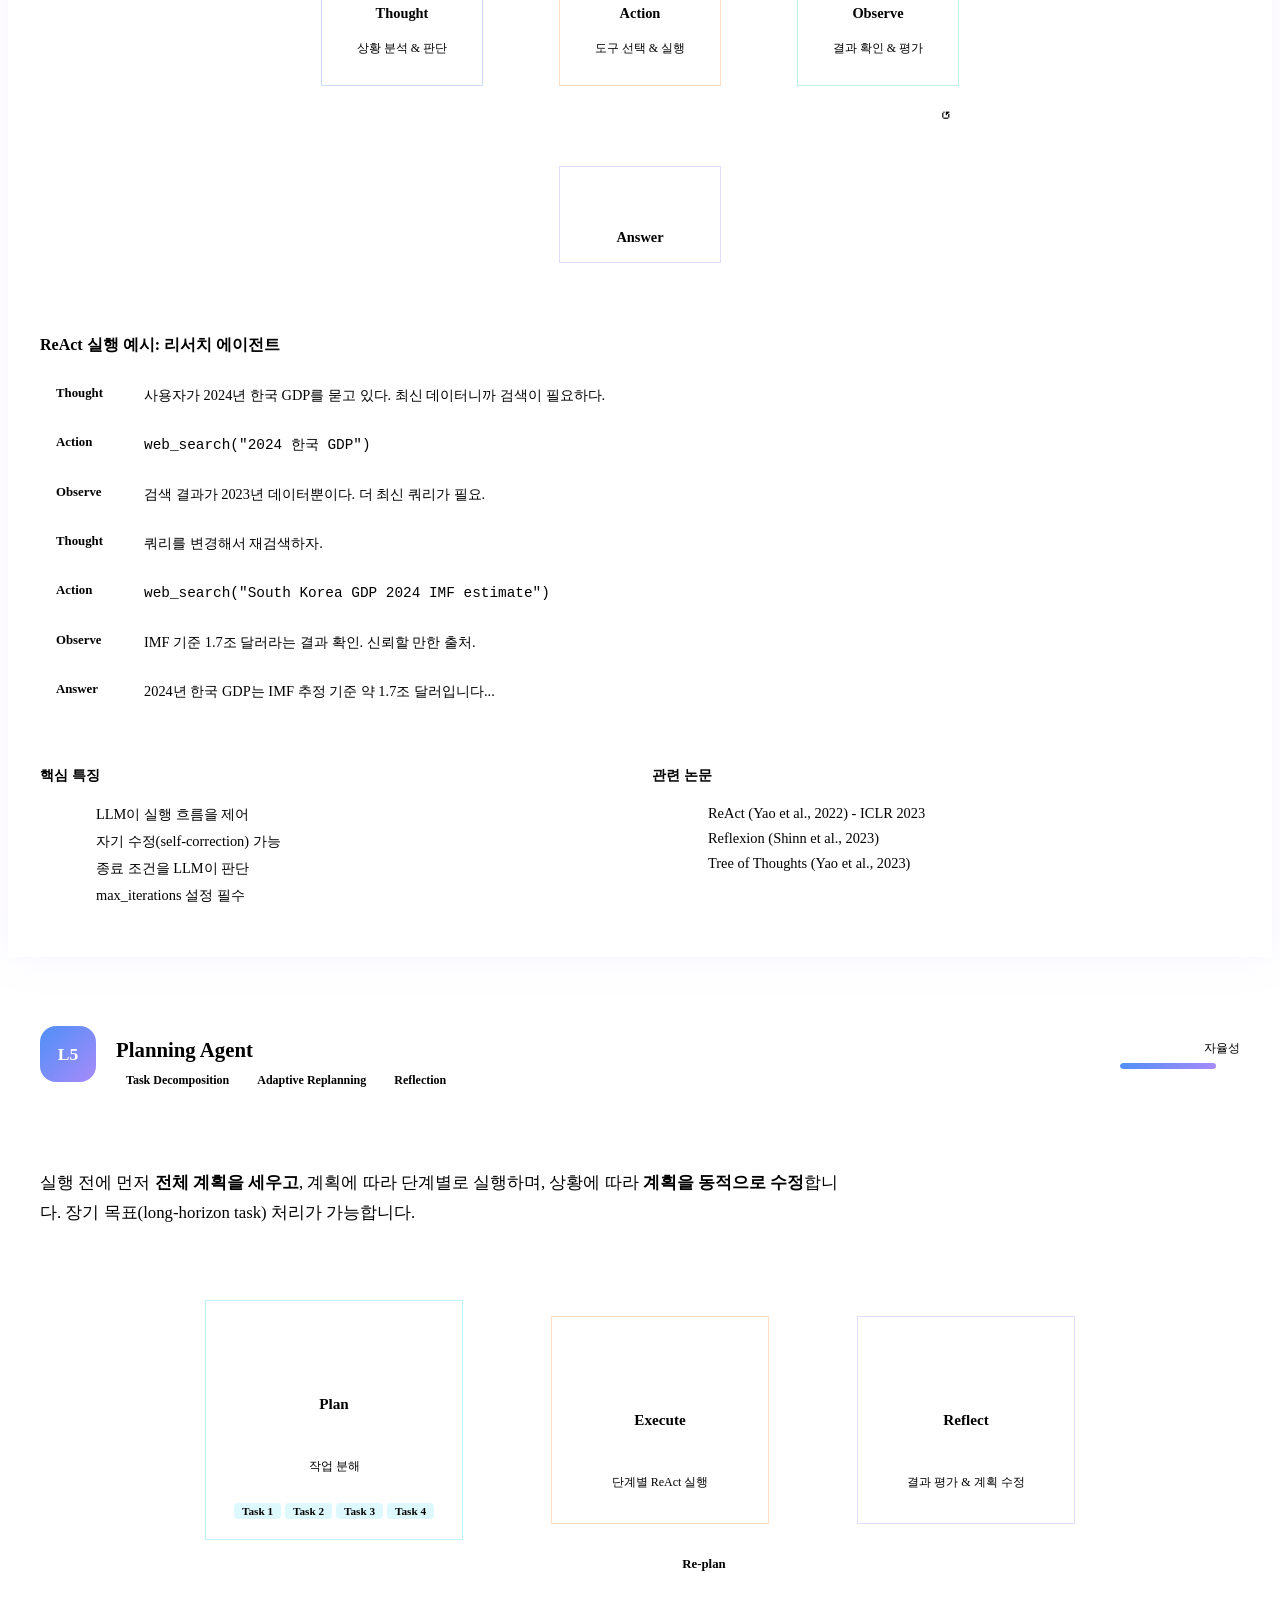
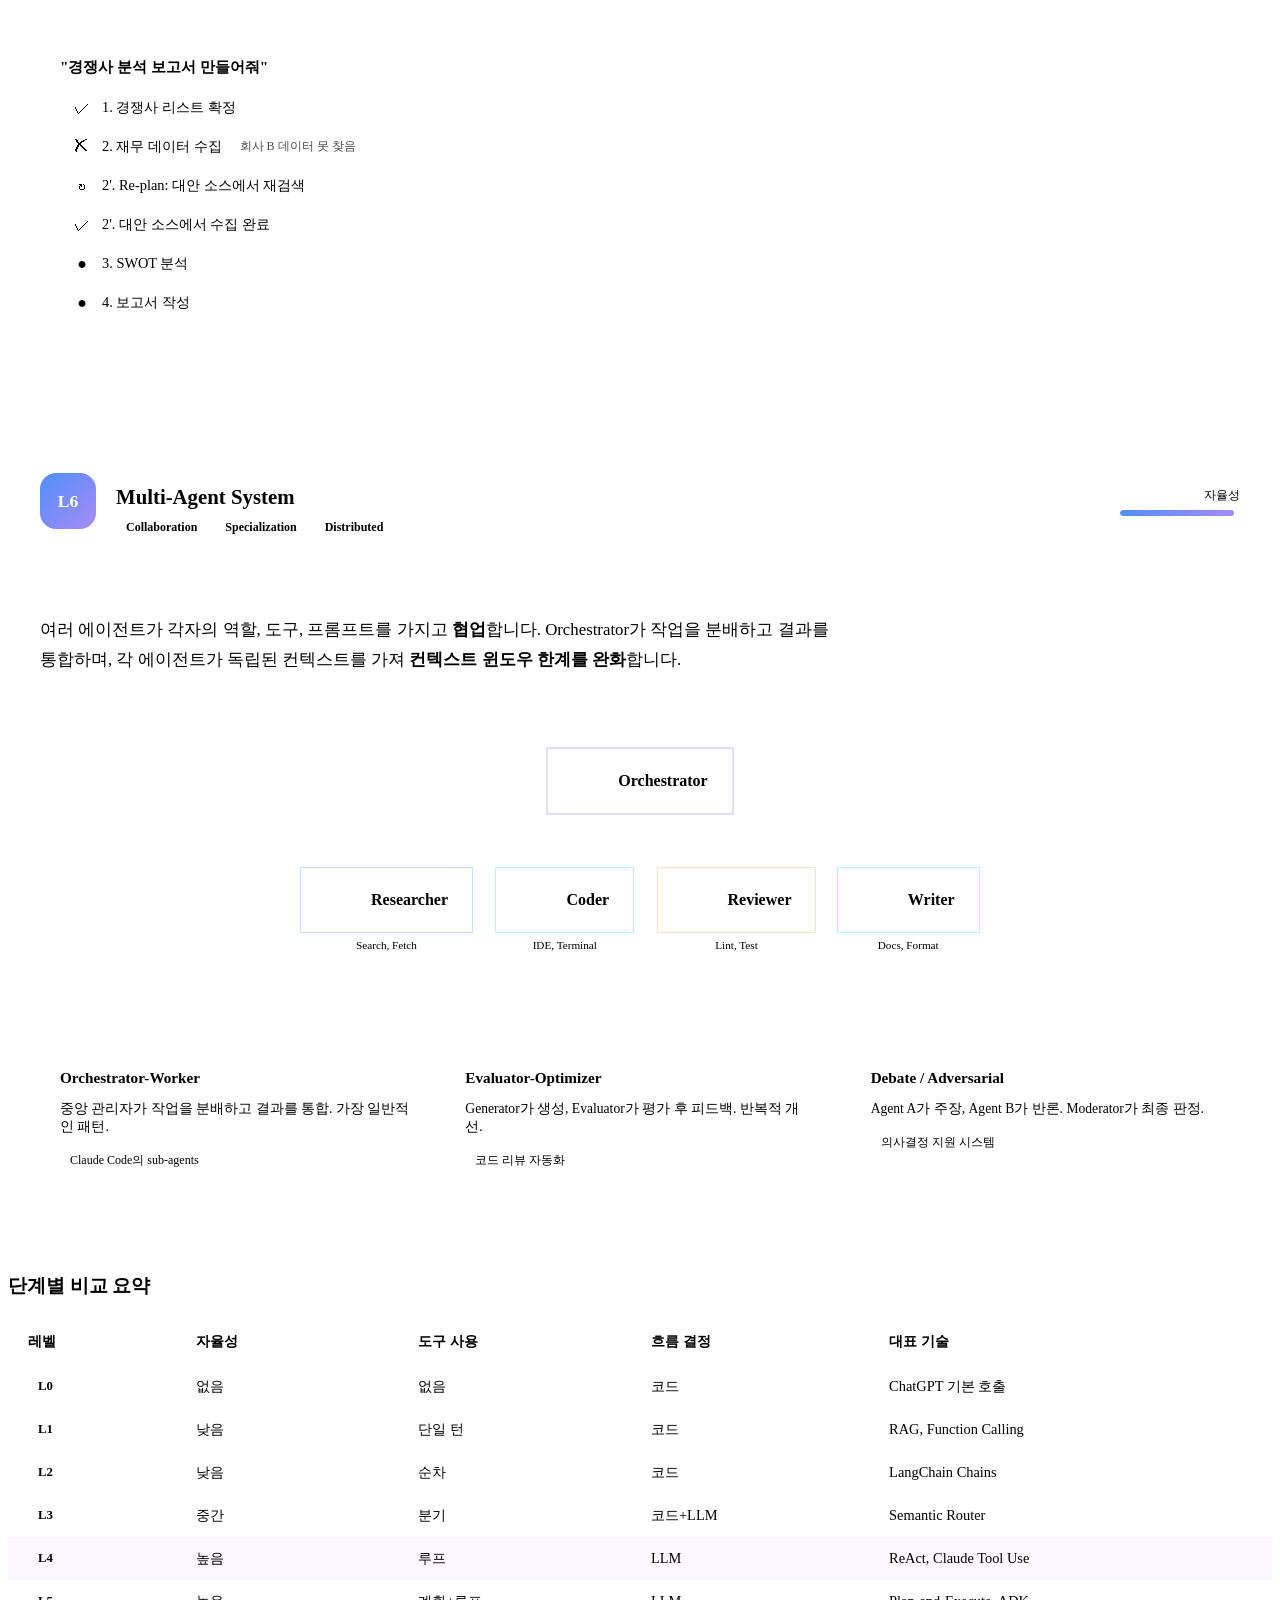
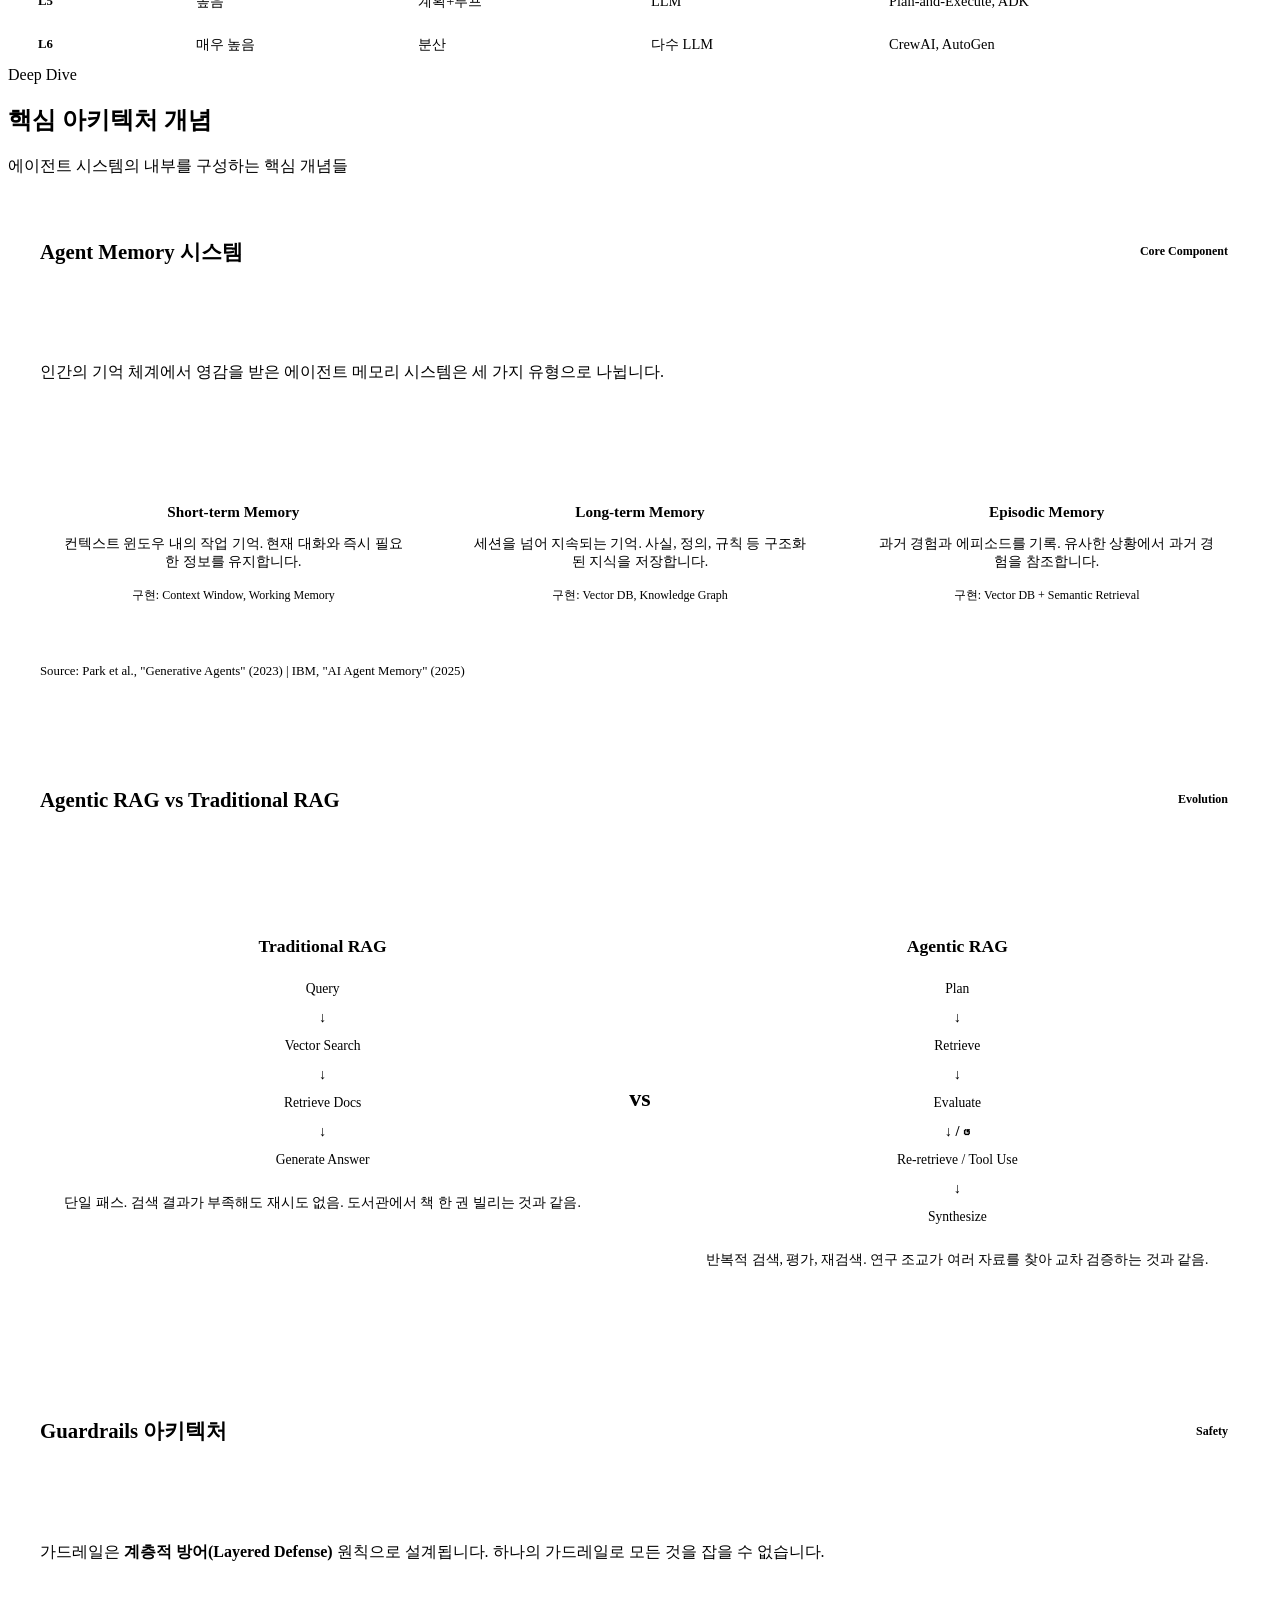
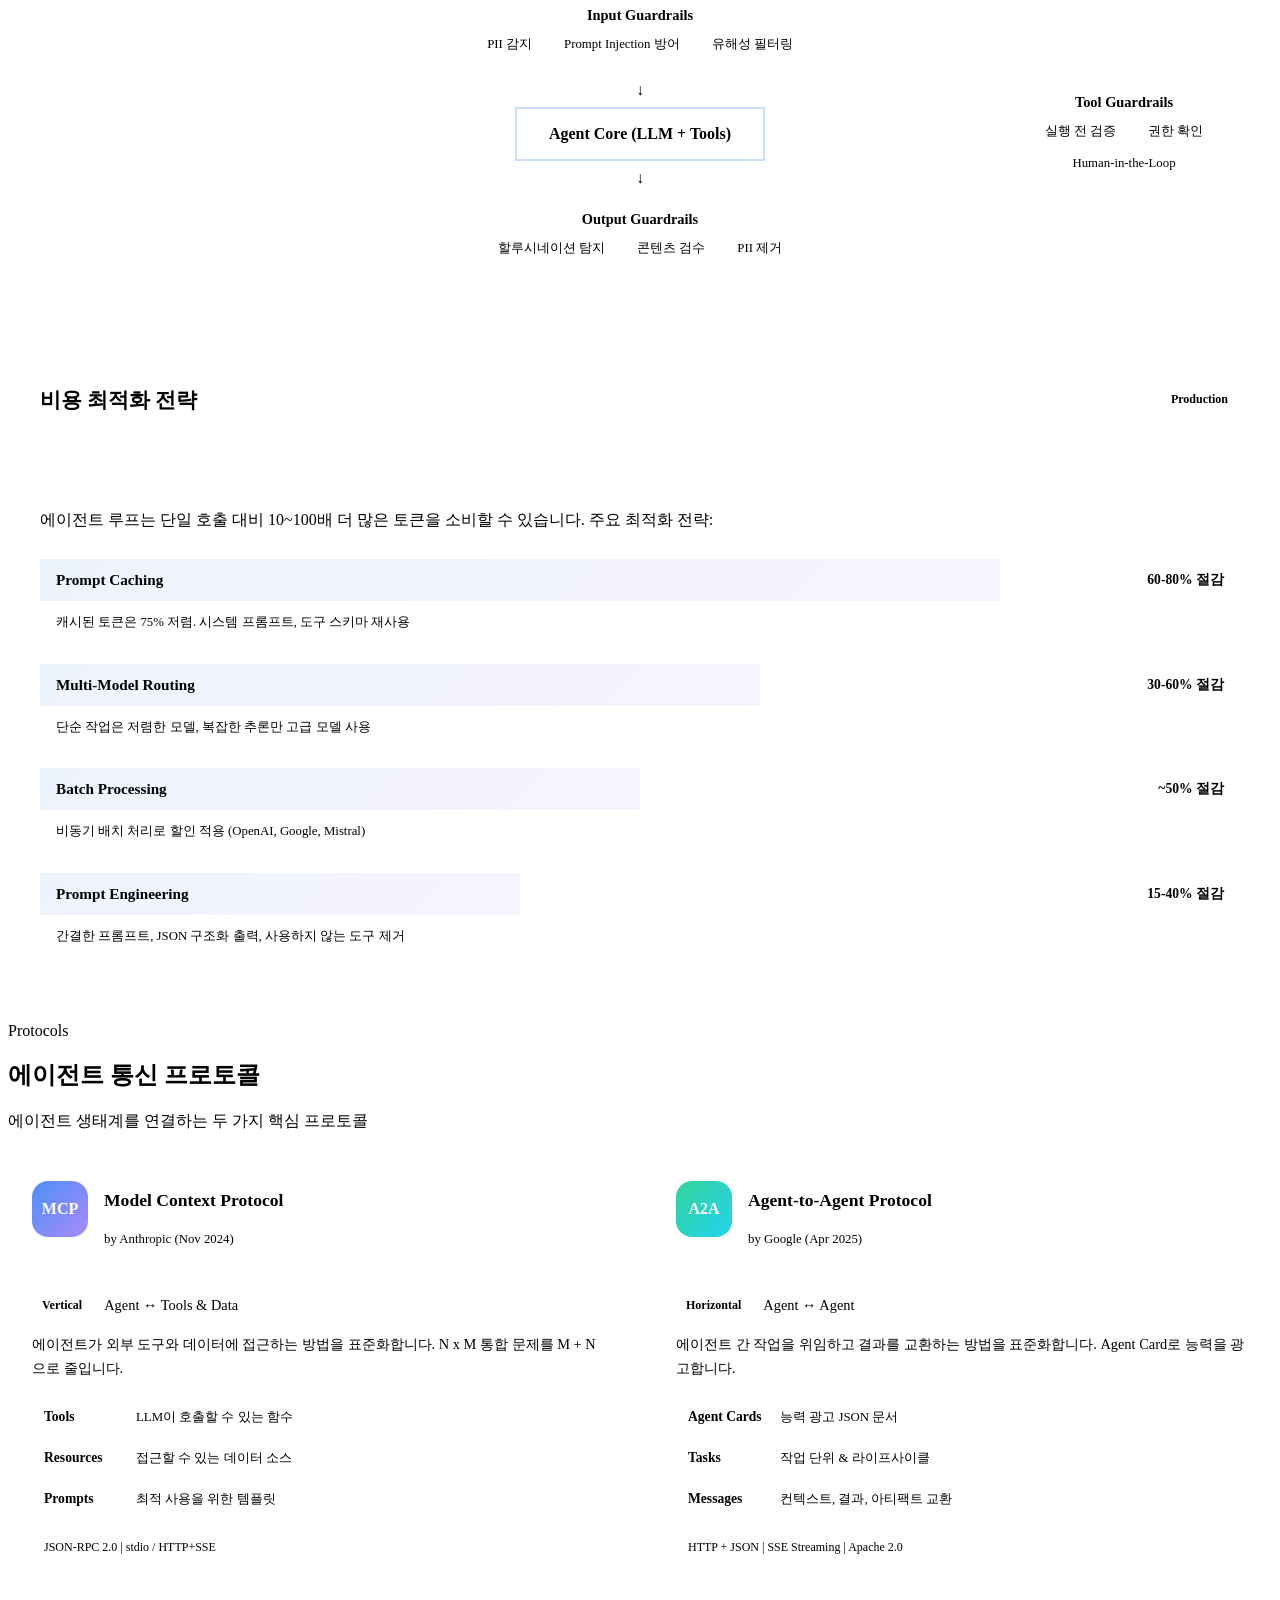
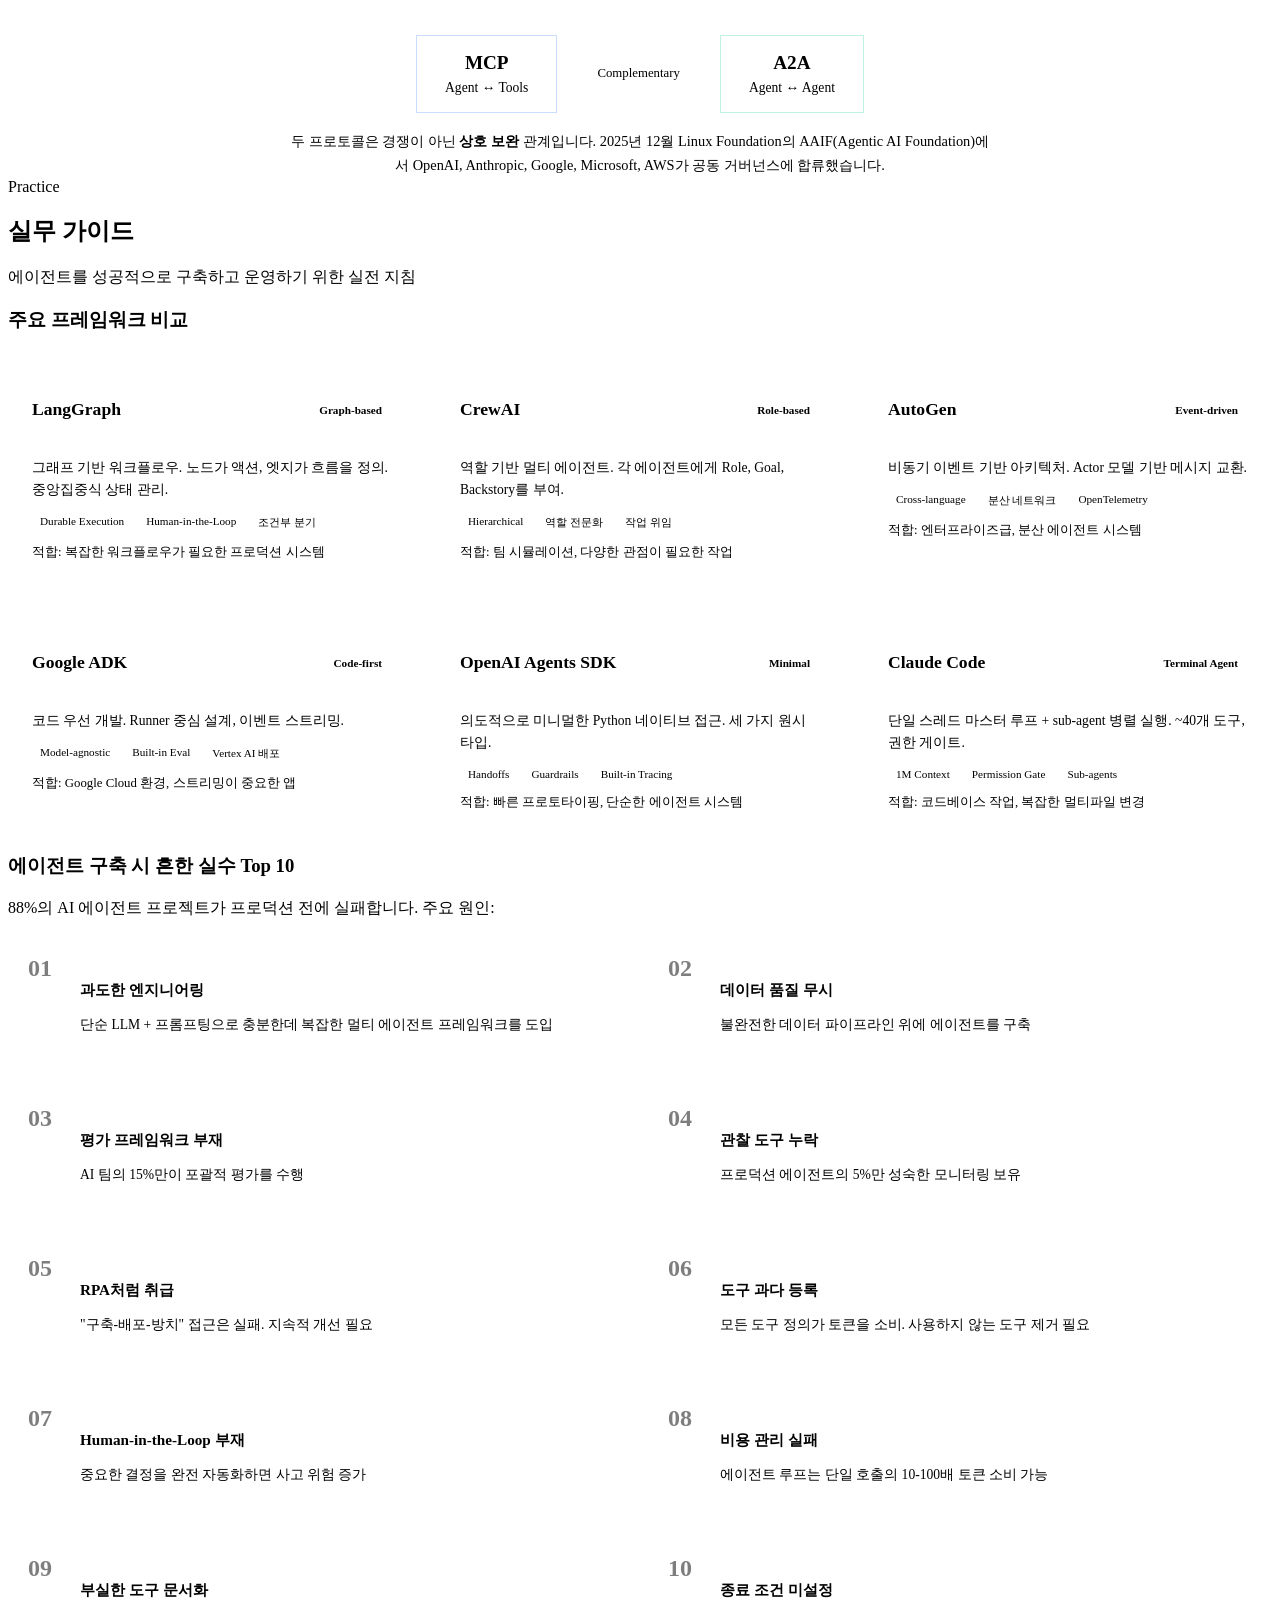
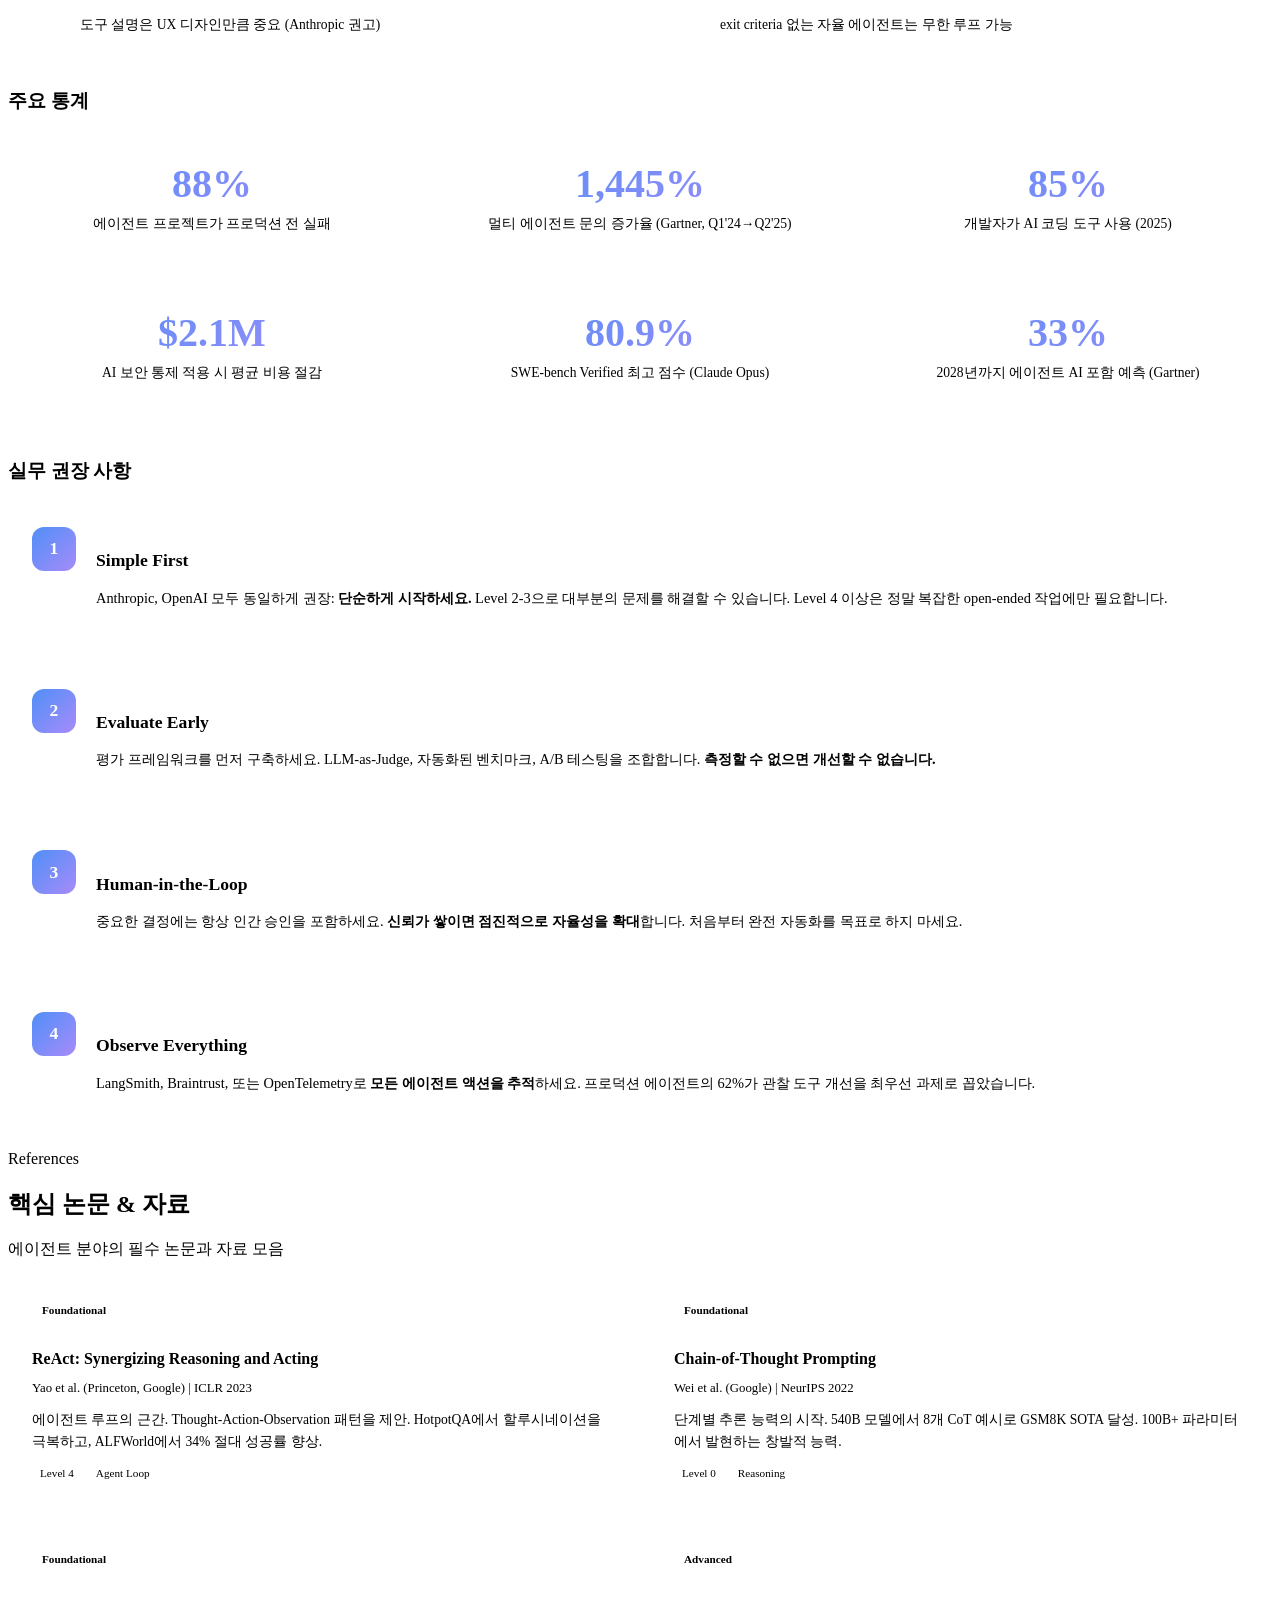
==== commit 1c0296c5: "Migrate to guide-common: shared CSS/JS via submodule + versioning - Add guide-common as git submodul" ====
--- a/index.html
+++ b/index.html
@@ -3,10 +3,12 @@
 <head>
     <meta charset="UTF-8">
     <meta name="viewport" content="width=device-width, initial-scale=1.0">
+    <meta name="guide-version" content="2026.04">
     <title>AI Agent 완벽 가이드 - From Zero to Multi-Agent</title>
     <link rel="preconnect" href="https://fonts.googleapis.com">
     <link rel="preconnect" href="https://fonts.gstatic.com" crossorigin>
     <link href="https://fonts.googleapis.com/css2?family=Inter:wght@300;400;500;600;700;800;900&family=JetBrains+Mono:wght@400;500;600&family=Noto+Sans+KR:wght@300;400;500;600;700;800;900&display=swap" rel="stylesheet">
+    <link rel="stylesheet" href="common/base.css">
     <link rel="stylesheet" href="style.css">
     <!-- Google Analytics (GA4) -->
     <script async src="https://www.googletagmanager.com/gtag/js?id=G-4L031NBC3Z"></script>
@@ -1595,10 +1597,11 @@
             </div>
             <div class="footer-bottom">
                 <p>Built by <a href="https://desty.github.io/">desty</a>. Last updated: 2026-04-04.</p>
+                <span class="footer-version">v2026.04</span>
             </div>
         </div>
     </footer>
 
-    <script src="script.js"></script>
+    <script src="common/base.js"></script>
 </body>
 </html>
--- a/style.css
+++ b/style.css
@@ -1,255 +1,15 @@
-/* ===== RESET & BASE ===== */
-*, *::before, *::after {
-    margin: 0;
-    padding: 0;
-    box-sizing: border-box;
-}
+/* ===== AGENT GUIDE - Override Styles ===== */
+/* Base styles from common/base.css */
 
 :root {
-    --bg: #0a0a0f;
-    --bg-card: #12121a;
-    --bg-card-hover: #1a1a25;
-    --bg-surface: #16161f;
-    --bg-section-alt: #0d0d14;
-    --text: #e8e8ed;
-    --text-secondary: #9898a8;
-    --text-muted: #6a6a7a;
-    --border: #2a2a3a;
-    --border-light: #1e1e2e;
-
-    --blue: #4f8ff7;
-    --blue-dim: #4f8ff720;
-    --purple: #a78bfa;
-    --purple-dim: #a78bfa20;
-    --green: #34d399;
-    --green-dim: #34d39920;
-    --orange: #fb923c;
-    --orange-dim: #fb923c20;
-    --red: #f87171;
-    --red-dim: #f8717120;
-    --yellow: #fbbf24;
-    --yellow-dim: #fbbf2420;
-    --cyan: #22d3ee;
-    --cyan-dim: #22d3ee20;
-    --pink: #f472b6;
-    --pink-dim: #f472b620;
-
+    --accent: var(--blue);
+    --accent-dim: var(--blue-dim);
     --gradient-1: linear-gradient(135deg, #4f8ff7, #a78bfa);
     --gradient-2: linear-gradient(135deg, #a78bfa, #f472b6);
     --gradient-3: linear-gradient(135deg, #34d399, #22d3ee);
-
-    --font-sans: 'Inter', 'Noto Sans KR', -apple-system, sans-serif;
-    --font-mono: 'JetBrains Mono', monospace;
-
-    --radius-sm: 6px;
-    --radius: 12px;
-    --radius-lg: 16px;
-    --radius-xl: 24px;
-
-    --shadow: 0 4px 24px rgba(0,0,0,0.3);
-    --shadow-lg: 0 8px 40px rgba(0,0,0,0.4);
-}
-
-html {
-    font-size: 16px;
-}
-
-body {
-    font-family: var(--font-sans);
-    background: var(--bg);
-    color: var(--text);
-    line-height: 1.7;
-    -webkit-font-smoothing: antialiased;
-    overflow-x: hidden;
-}
-
-a { color: var(--blue); text-decoration: none; }
-a:hover { text-decoration: underline; }
-
-img { max-width: 100%; display: block; }
-
-code {
-    font-family: var(--font-mono);
-    background: var(--bg-surface);
-    padding: 2px 8px;
-    border-radius: var(--radius-sm);
-    font-size: 0.9em;
-    color: var(--cyan);
-}
-
-.container {
-    max-width: 1200px;
-    margin: 0 auto;
-    padding: 0 24px;
-}
-
-/* ===== READING PROGRESS ===== */
-.reading-progress {
-    position: fixed;
-    top: 0;
-    left: 0;
-    height: 3px;
-    background: var(--gradient-1);
-    z-index: 1001;
-    transition: width 0.1s;
-    width: 0%;
-}
-
-/* ===== NAV ===== */
-.nav {
-    position: fixed;
-    top: 0;
-    left: 0;
-    right: 0;
-    z-index: 1000;
-    background: rgba(10, 10, 15, 0.8);
-    backdrop-filter: blur(20px);
-    border-bottom: 1px solid var(--border-light);
-    transition: all 0.3s;
-}
-
-.nav.scrolled {
-    background: rgba(10, 10, 15, 0.95);
-}
-
-.nav-inner {
-    max-width: 1200px;
-    margin: 0 auto;
-    padding: 0 24px;
-    height: 64px;
-    display: flex;
-    align-items: center;
-    justify-content: space-between;
-}
-
-.nav-logo {
-    display: flex;
-    align-items: center;
-    gap: 10px;
-    font-weight: 700;
-    font-size: 1.1rem;
-    color: var(--text);
-    text-decoration: none;
-}
-
-.nav-logo-icon {
-    width: 32px;
-    height: 32px;
-    background: var(--gradient-1);
-    border-radius: 8px;
-    display: flex;
-    align-items: center;
-    justify-content: center;
-    font-weight: 800;
-    font-size: 0.9rem;
-    color: white;
-}
-
-.nav-links {
-    display: flex;
-    gap: 32px;
-}
-
-.nav-link {
-    font-size: 0.9rem;
-    font-weight: 500;
-    color: var(--text-secondary);
-    text-decoration: none;
-    transition: color 0.2s;
-    position: relative;
-}
-
-.nav-link:hover,
-.nav-link.active {
-    color: var(--text);
-    text-decoration: none;
-}
-
-.nav-link.active::after {
-    content: '';
-    position: absolute;
-    bottom: -4px;
-    left: 0;
-    right: 0;
-    height: 2px;
-    background: var(--gradient-1);
-    border-radius: 1px;
-}
-
-/* ===== LANG TOGGLE ===== */
-.lang-toggle {
-    font-family: var(--font-mono);
-    font-size: 0.7rem;
-    font-weight: 600;
-    padding: 4px 10px;
-    border: 1px solid var(--border);
-    border-radius: 6px;
-    background: var(--bg-card);
-    color: var(--text-secondary);
-    text-decoration: none;
-    cursor: pointer;
-    transition: all 0.2s;
-    margin-left: 12px;
-    flex-shrink: 0;
-}
-
-.lang-toggle:hover {
-    color: var(--text);
-    background: rgba(255,255,255,0.05);
-    border-color: var(--blue);
-}
-
-.nav-toggle {
-    display: none;
-    background: none;
-    border: none;
-    cursor: pointer;
-    padding: 8px;
-    flex-direction: column;
-    gap: 5px;
-}
-
-.nav-toggle span {
-    width: 24px;
-    height: 2px;
-    background: var(--text);
-    border-radius: 2px;
-    transition: 0.3s;
-}
-
-/* ===== HERO ===== */
-.hero {
-    min-height: 100vh;
-    display: flex;
-    align-items: center;
-    justify-content: center;
-    position: relative;
-    overflow: hidden;
-    padding: 120px 0 80px;
-}
-
-.hero-bg {
-    position: absolute;
-    inset: 0;
-    overflow: hidden;
-}
-
-.hero-grid {
-    position: absolute;
-    inset: 0;
-    background-image:
-        linear-gradient(rgba(79, 143, 247, 0.05) 1px, transparent 1px),
-        linear-gradient(90deg, rgba(79, 143, 247, 0.05) 1px, transparent 1px);
-    background-size: 60px 60px;
-    mask-image: radial-gradient(ellipse at center, black 30%, transparent 70%);
-}
-
-.hero-glow {
-    position: absolute;
-    border-radius: 50%;
-    filter: blur(120px);
-    opacity: 0.4;
-}
+}
+
+/* ===== HERO GLOW (guide-specific colors) ===== */
 
 .hero-glow-1 {
     width: 600px;
@@ -267,192 +27,6 @@
     bottom: -200px;
     left: -100px;
     opacity: 0.1;
-}
-
-.hero-content {
-    position: relative;
-    text-align: center;
-}
-
-.hero-badge {
-    display: inline-block;
-    padding: 6px 16px;
-    background: var(--blue-dim);
-    border: 1px solid rgba(79, 143, 247, 0.3);
-    border-radius: 100px;
-    font-size: 0.85rem;
-    font-weight: 600;
-    color: var(--blue);
-    margin-bottom: 24px;
-    letter-spacing: 0.05em;
-}
-
-.hero-title {
-    font-size: clamp(3rem, 8vw, 5.5rem);
-    font-weight: 900;
-    line-height: 1.1;
-    margin-bottom: 20px;
-    letter-spacing: -0.03em;
-}
-
-.hero-gradient {
-    background: var(--gradient-1);
-    -webkit-background-clip: text;
-    -webkit-text-fill-color: transparent;
-    background-clip: text;
-}
-
-.hero-subtitle {
-    font-size: 1.2rem;
-    color: var(--text-secondary);
-    max-width: 600px;
-    margin: 0 auto 40px;
-    line-height: 1.8;
-}
-
-.hero-stats {
-    display: flex;
-    justify-content: center;
-    gap: 48px;
-    margin-bottom: 40px;
-}
-
-.hero-stat {
-    text-align: center;
-}
-
-.hero-stat-number {
-    display: block;
-    font-size: 2.5rem;
-    font-weight: 800;
-    background: var(--gradient-1);
-    -webkit-background-clip: text;
-    -webkit-text-fill-color: transparent;
-    background-clip: text;
-}
-
-.hero-stat-label {
-    font-size: 0.85rem;
-    color: var(--text-muted);
-    font-weight: 500;
-}
-
-.hero-actions {
-    display: flex;
-    justify-content: center;
-    gap: 16px;
-    flex-wrap: wrap;
-}
-
-.btn {
-    display: inline-flex;
-    align-items: center;
-    gap: 8px;
-    padding: 14px 28px;
-    border-radius: var(--radius);
-    font-weight: 600;
-    font-size: 1rem;
-    transition: all 0.2s;
-    text-decoration: none;
-    cursor: pointer;
-    border: none;
-}
-
-.btn-primary {
-    background: var(--gradient-1);
-    color: white;
-    box-shadow: 0 4px 20px rgba(79, 143, 247, 0.3);
-}
-
-.btn-primary:hover {
-    transform: translateY(-2px);
-    box-shadow: 0 6px 30px rgba(79, 143, 247, 0.4);
-    text-decoration: none;
-}
-
-.btn-secondary {
-    background: var(--bg-card);
-    color: var(--text);
-    border: 1px solid var(--border);
-}
-
-.btn-secondary:hover {
-    background: var(--bg-card-hover);
-    text-decoration: none;
-}
-
-.hero-scroll {
-    position: absolute;
-    bottom: 40px;
-    left: 50%;
-    transform: translateX(-50%);
-}
-
-.hero-scroll-line {
-    width: 2px;
-    height: 40px;
-    background: var(--gradient-1);
-    border-radius: 2px;
-    animation: scrollPulse 2s ease infinite;
-}
-
-@keyframes scrollPulse {
-    0%, 100% { opacity: 0.3; transform: scaleY(0.5); }
-    50% { opacity: 1; transform: scaleY(1); }
-}
-
-/* ===== SECTIONS ===== */
-.section {
-    padding: 100px 0;
-}
-
-.section-dark {
-    background: var(--bg-section-alt);
-}
-
-.section-header {
-    text-align: center;
-    margin-bottom: 64px;
-}
-
-.section-label {
-    display: inline-block;
-    padding: 4px 14px;
-    background: var(--blue-dim);
-    border: 1px solid rgba(79, 143, 247, 0.2);
-    border-radius: 100px;
-    font-size: 0.8rem;
-    font-weight: 600;
-    color: var(--blue);
-    margin-bottom: 16px;
-    text-transform: uppercase;
-    letter-spacing: 0.1em;
-}
-
-.section-title {
-    font-size: clamp(2rem, 4vw, 3rem);
-    font-weight: 800;
-    margin-bottom: 16px;
-    letter-spacing: -0.02em;
-}
-
-.section-desc {
-    font-size: 1.1rem;
-    color: var(--text-secondary);
-    max-width: 640px;
-    margin: 0 auto;
-}
-
-.subsection-title {
-    font-size: 1.5rem;
-    font-weight: 700;
-    margin-bottom: 12px;
-    margin-top: 60px;
-}
-
-.subsection-desc {
-    color: var(--text-secondary);
-    margin-bottom: 32px;
 }
 
 /* ===== FORMULA ===== */
@@ -2487,64 +2061,7 @@
     display: inline-block;
 }
 
-/* ===== FOOTER ===== */
-.footer {
-    background: var(--bg-section-alt);
-    border-top: 1px solid var(--border);
-    padding: 64px 0 32px;
-}
-
-.footer-content {
-    display: flex;
-    gap: 64px;
-    margin-bottom: 48px;
-}
-
-.footer-main {
-    flex: 1;
-}
-
-.footer-logo {
-    display: flex;
-    align-items: center;
-    gap: 10px;
-    font-weight: 700;
-    font-size: 1.1rem;
-    margin-bottom: 12px;
-}
-
-.footer-main p {
-    font-size: 0.9rem;
-    color: var(--text-secondary);
-    max-width: 400px;
-    line-height: 1.7;
-}
-
-.footer-links h4 {
-    font-size: 0.9rem;
-    font-weight: 700;
-    margin-bottom: 12px;
-}
-
-.footer-links ul {
-    list-style: none;
-}
-
-.footer-links li {
-    padding: 4px 0;
-    font-size: 0.85rem;
-    color: var(--text-muted);
-}
-
-.footer-bottom {
-    border-top: 1px solid var(--border-light);
-    padding-top: 24px;
-    text-align: center;
-    font-size: 0.8rem;
-    color: var(--text-muted);
-}
-
-/* ===== RESPONSIVE ===== */
+/* ===== RESPONSIVE (guide-specific) ===== */
 @media (max-width: 1024px) {
     .components-grid { grid-template-columns: repeat(2, 1fr); }
     .frameworks-grid { grid-template-columns: repeat(2, 1fr); }
@@ -2553,24 +2070,6 @@
 }
 
 @media (max-width: 768px) {
-    .nav-links { display: none; }
-    .nav-links.active {
-        display: flex;
-        flex-direction: column;
-        position: absolute;
-        top: 64px;
-        left: 0;
-        right: 0;
-        background: rgba(10, 10, 15, 0.98);
-        padding: 16px 24px;
-        gap: 12px;
-        border-bottom: 1px solid var(--border);
-    }
-    .nav-toggle { display: flex; }
-
-    .hero-stats { gap: 24px; }
-    .hero-stat-number { font-size: 2rem; }
-
     .components-grid { grid-template-columns: 1fr; }
     .comparison-table { flex-direction: column; }
     .comparison-vs { justify-content: center; padding: 8px; }
@@ -2606,16 +2105,9 @@
     .papers-grid { grid-template-columns: 1fr; }
     .benchmarks-grid { grid-template-columns: 1fr; }
     .frameworks-grid { grid-template-columns: 1fr; }
-
-    .footer-content { flex-direction: column; gap: 32px; }
 }
 
 @media (max-width: 480px) {
-    .section { padding: 60px 0; }
-    .container { padding: 0 16px; }
-    .hero { padding: 100px 0 60px; }
-    .hero-stats { flex-direction: column; gap: 16px; }
-    .hero-actions { flex-direction: column; align-items: center; }
     .stats-grid { grid-template-columns: 1fr; }
     .formula { gap: 6px; }
     .formula-item { padding: 8px 14px; font-size: 0.9rem; }
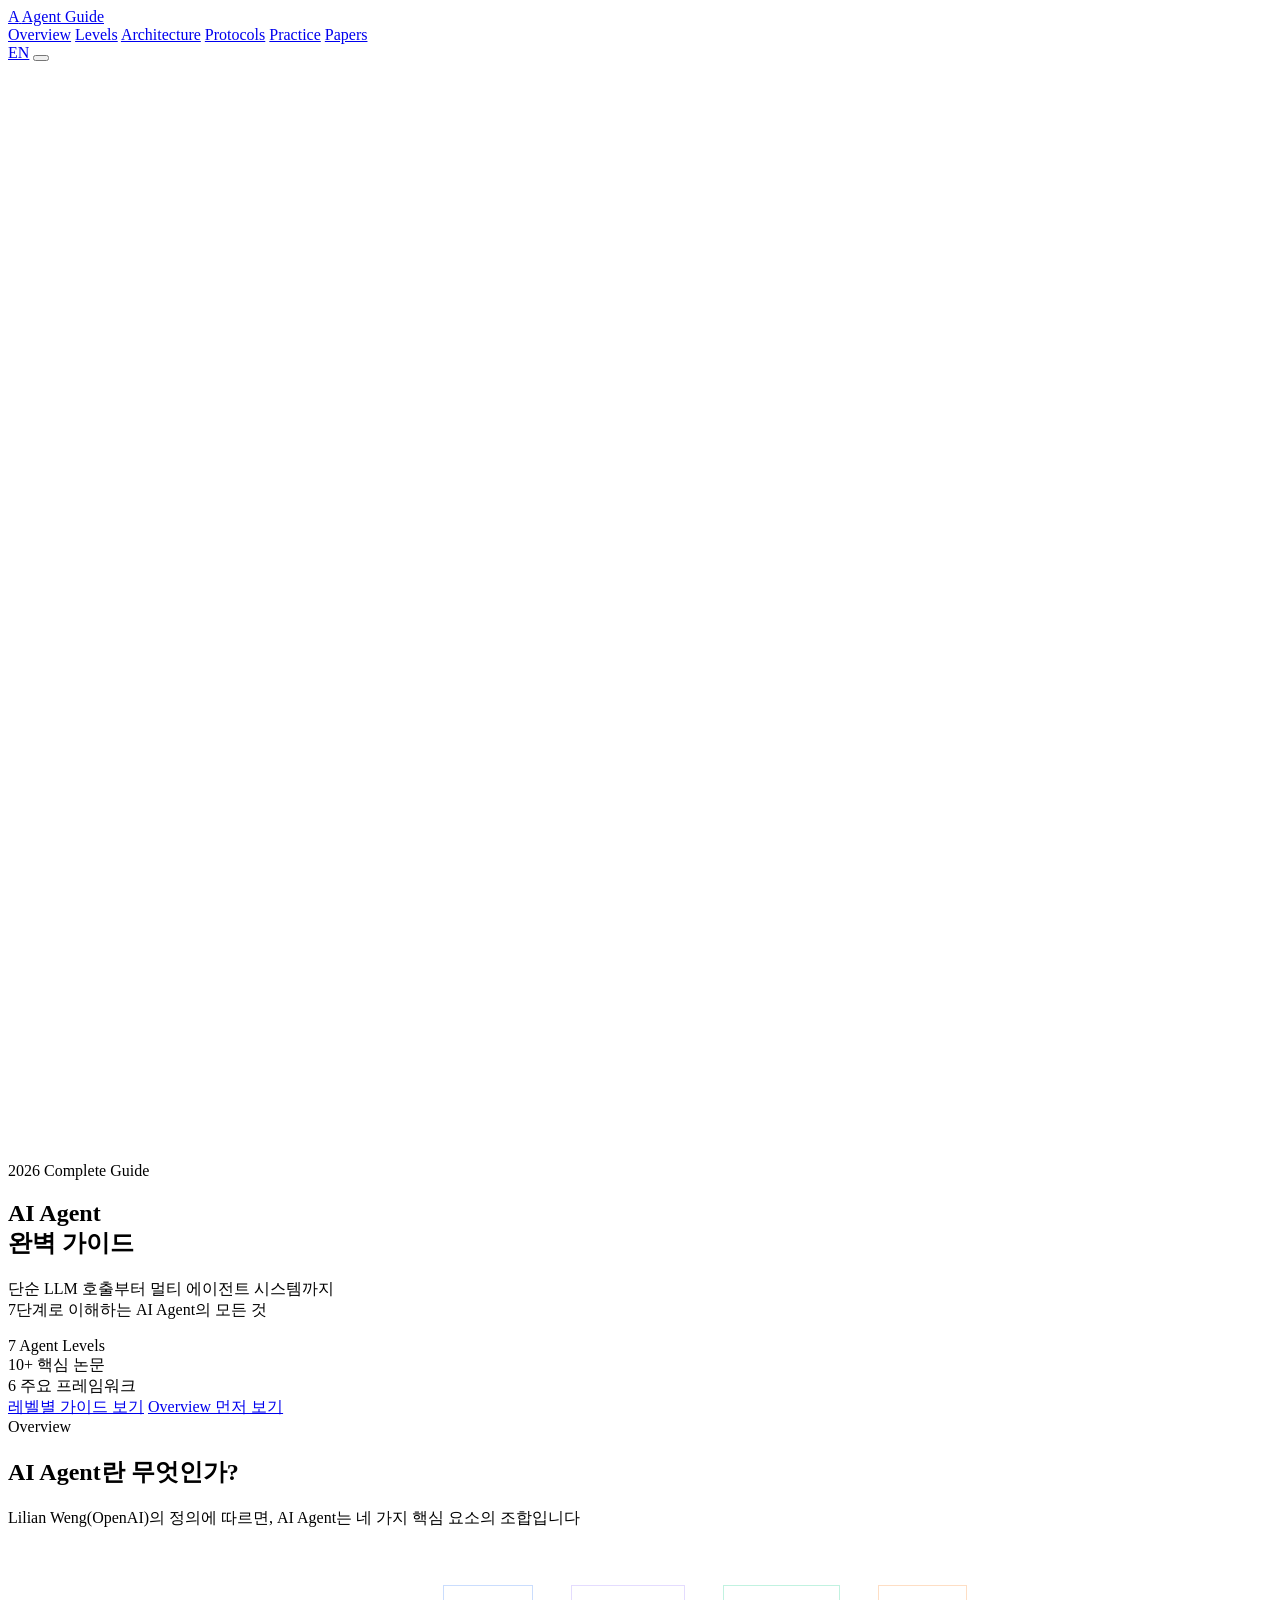
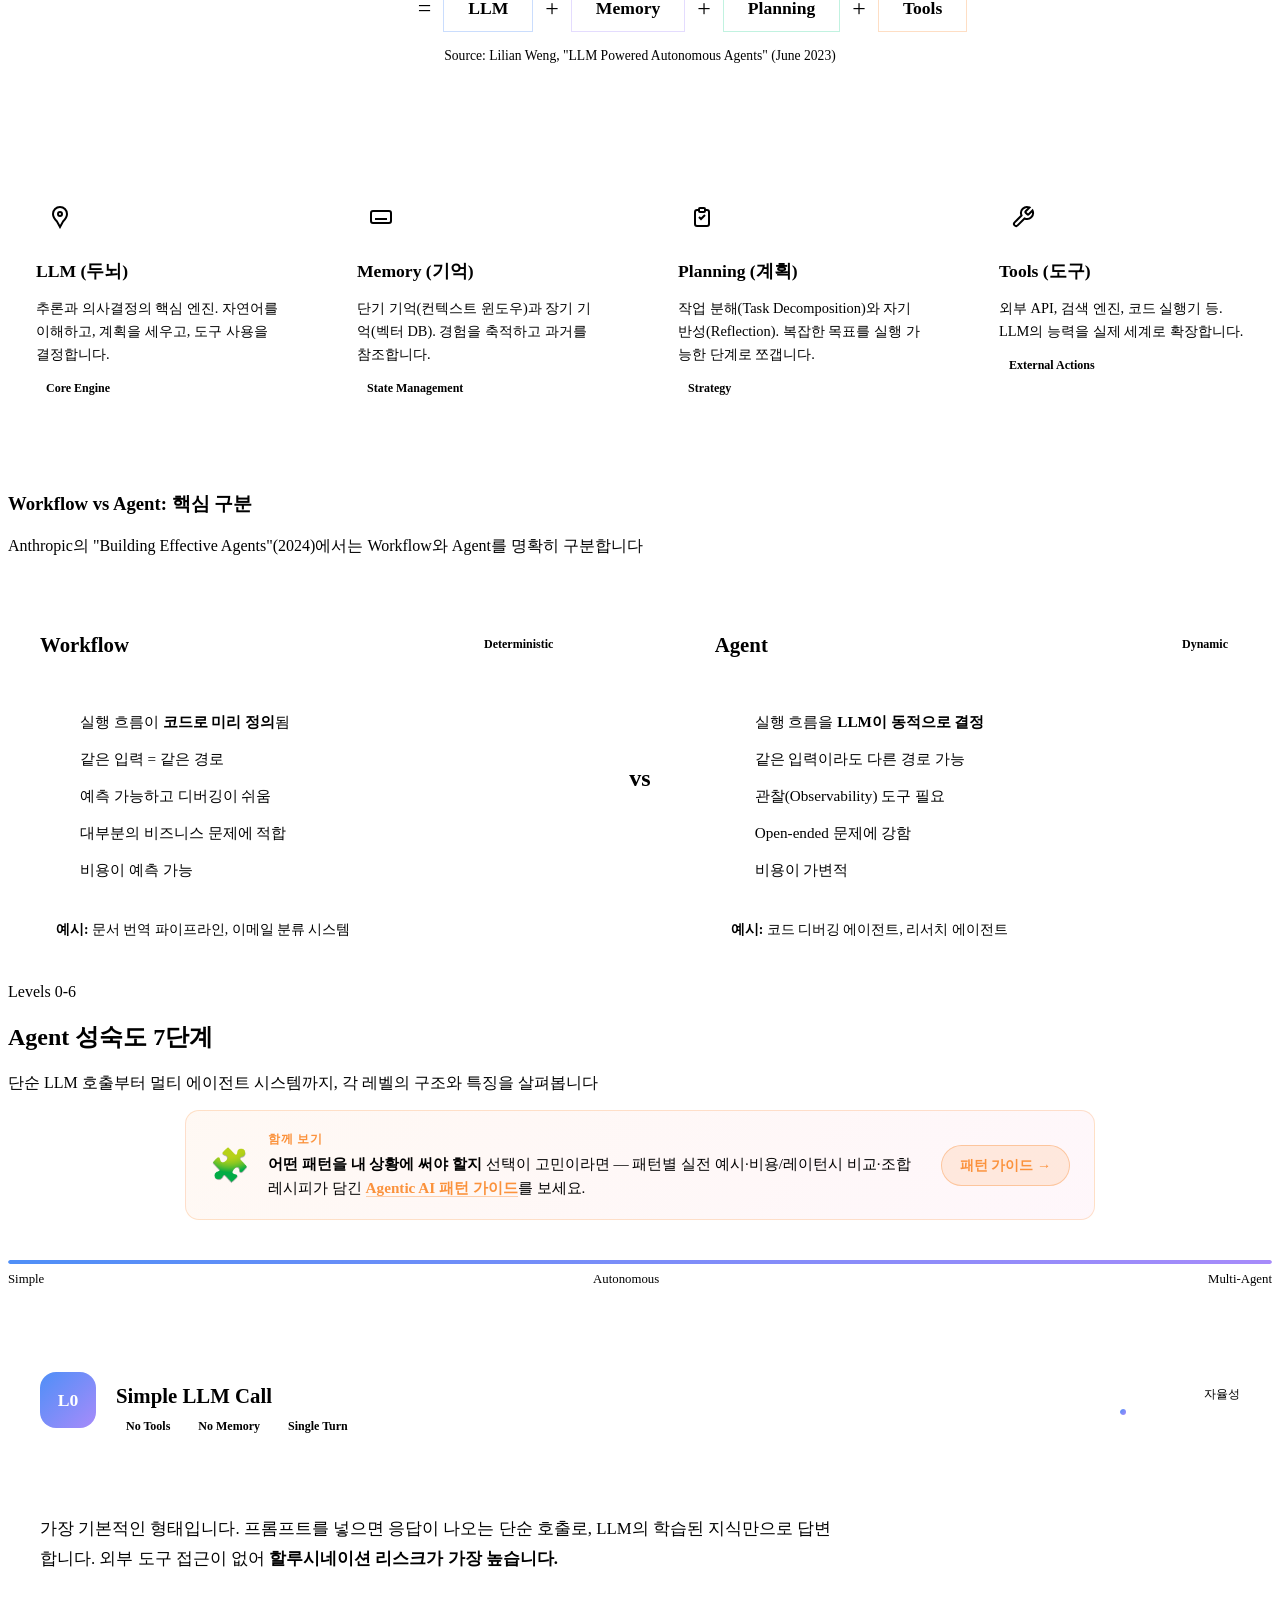
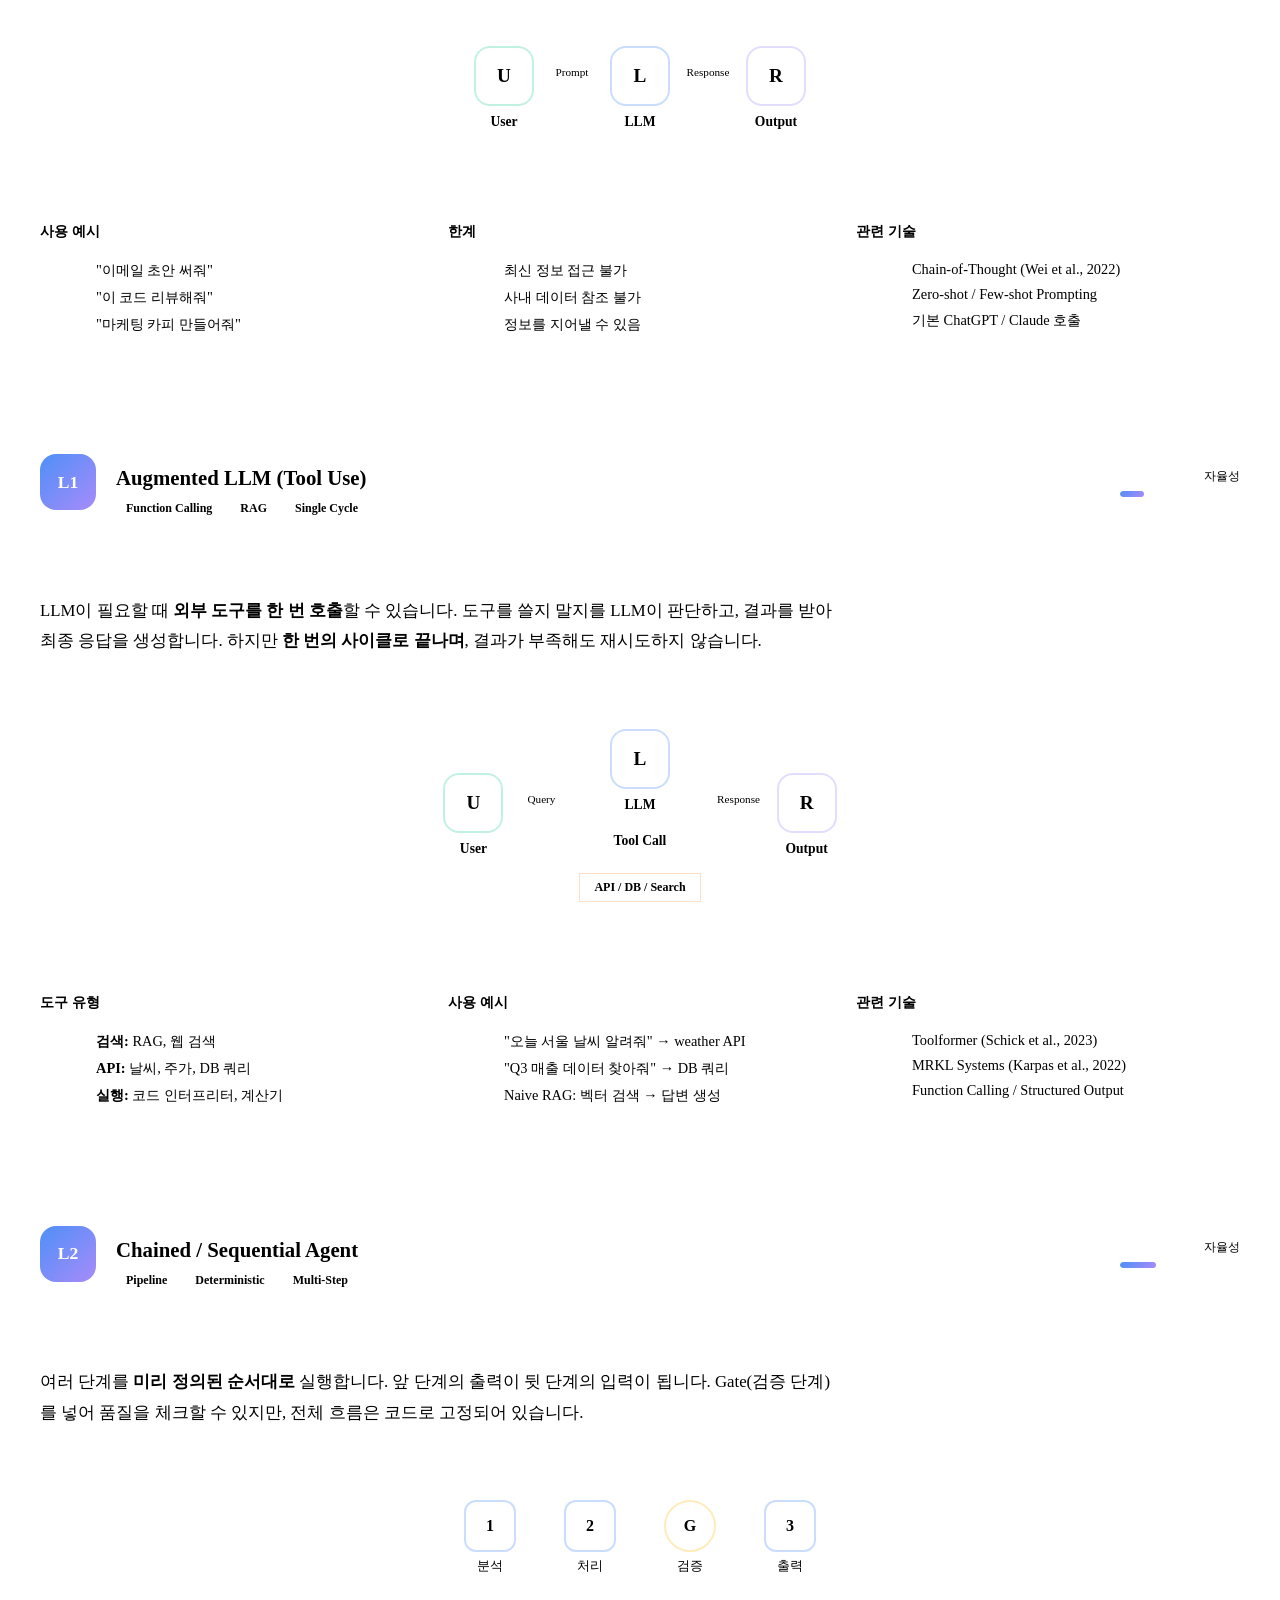
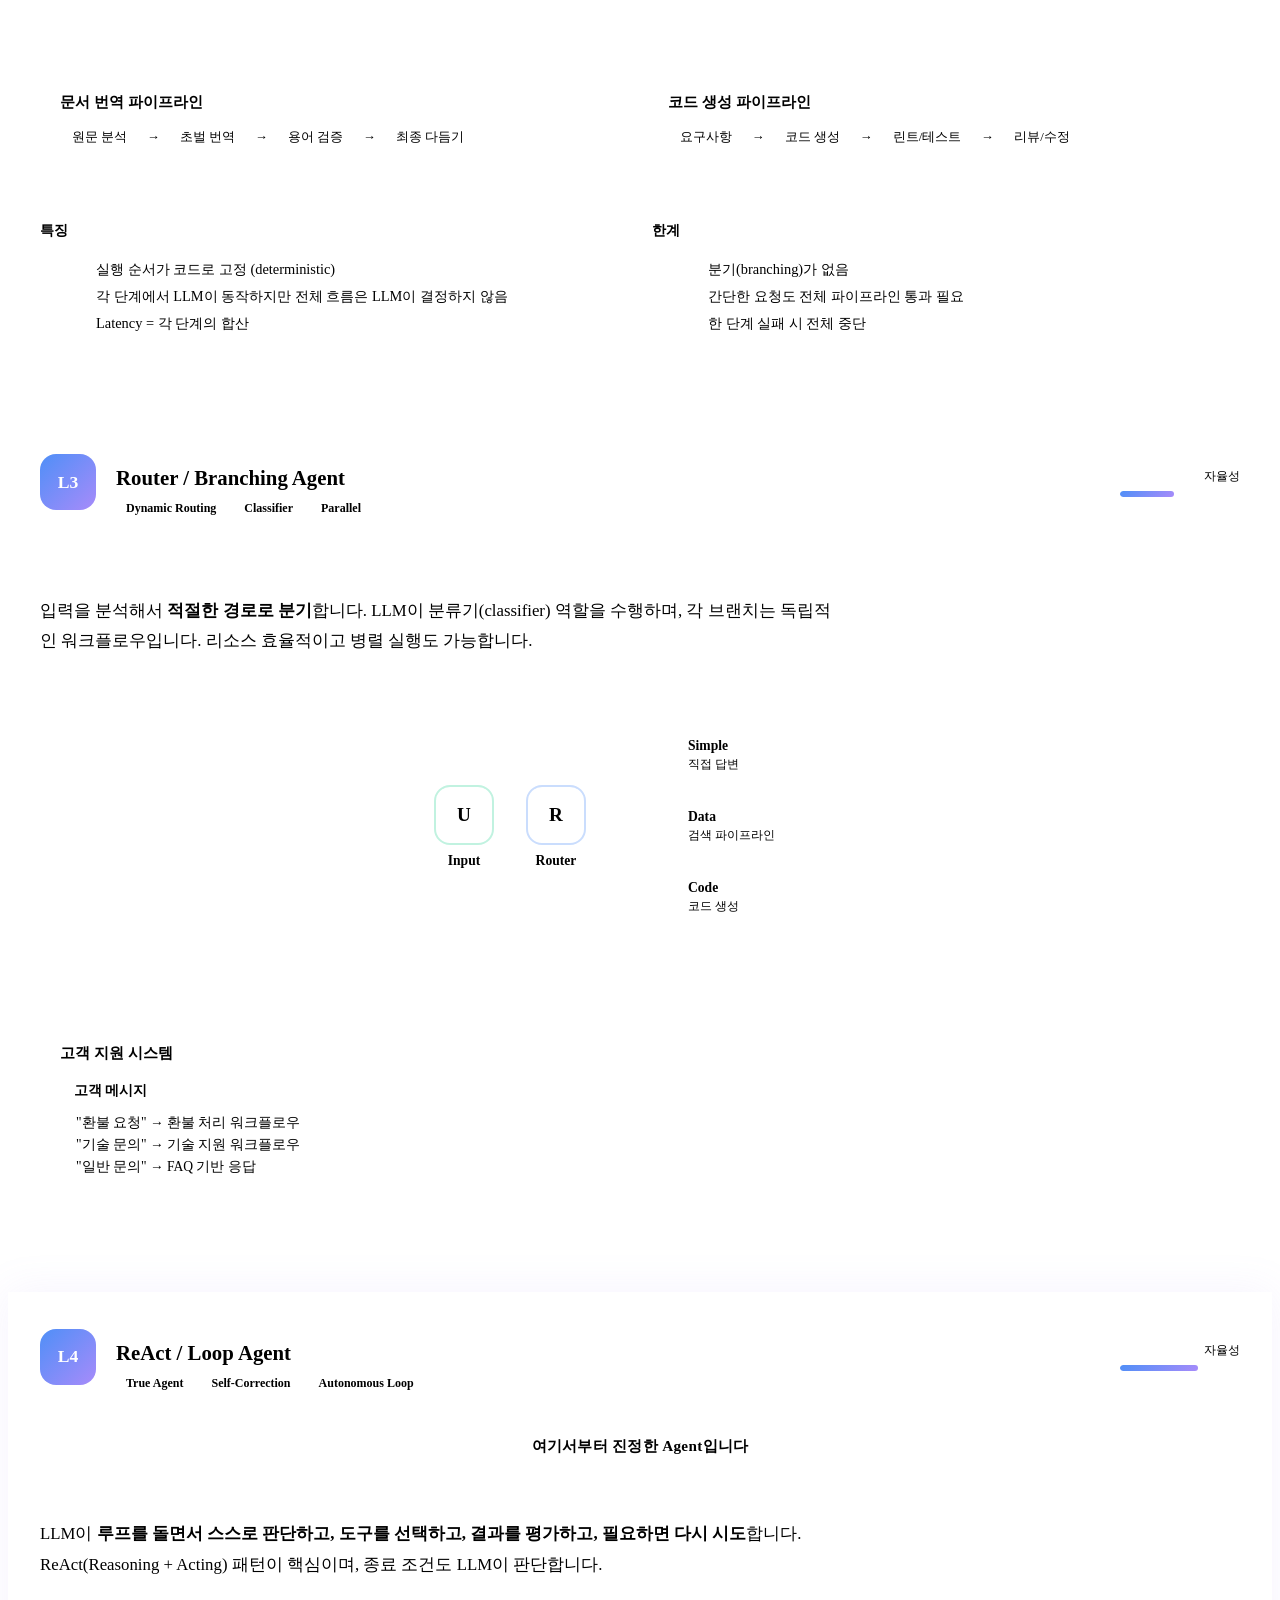
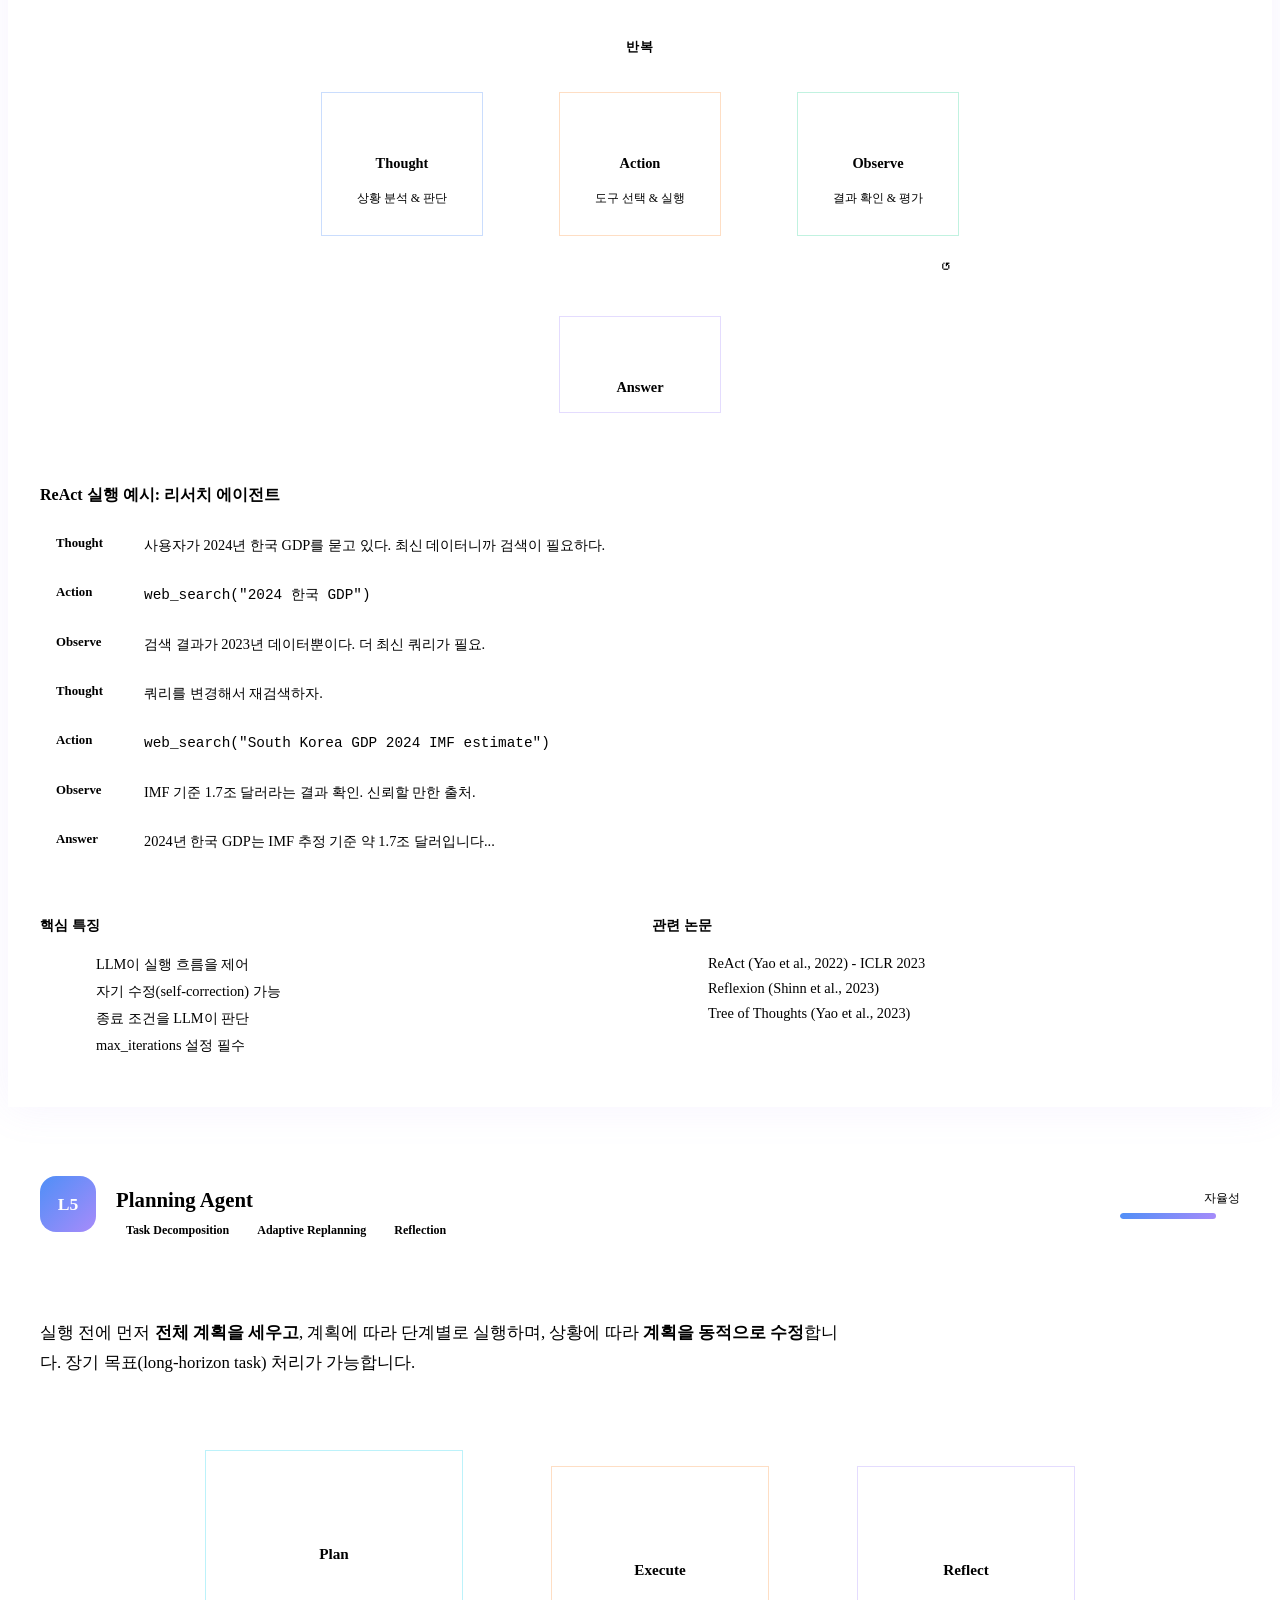
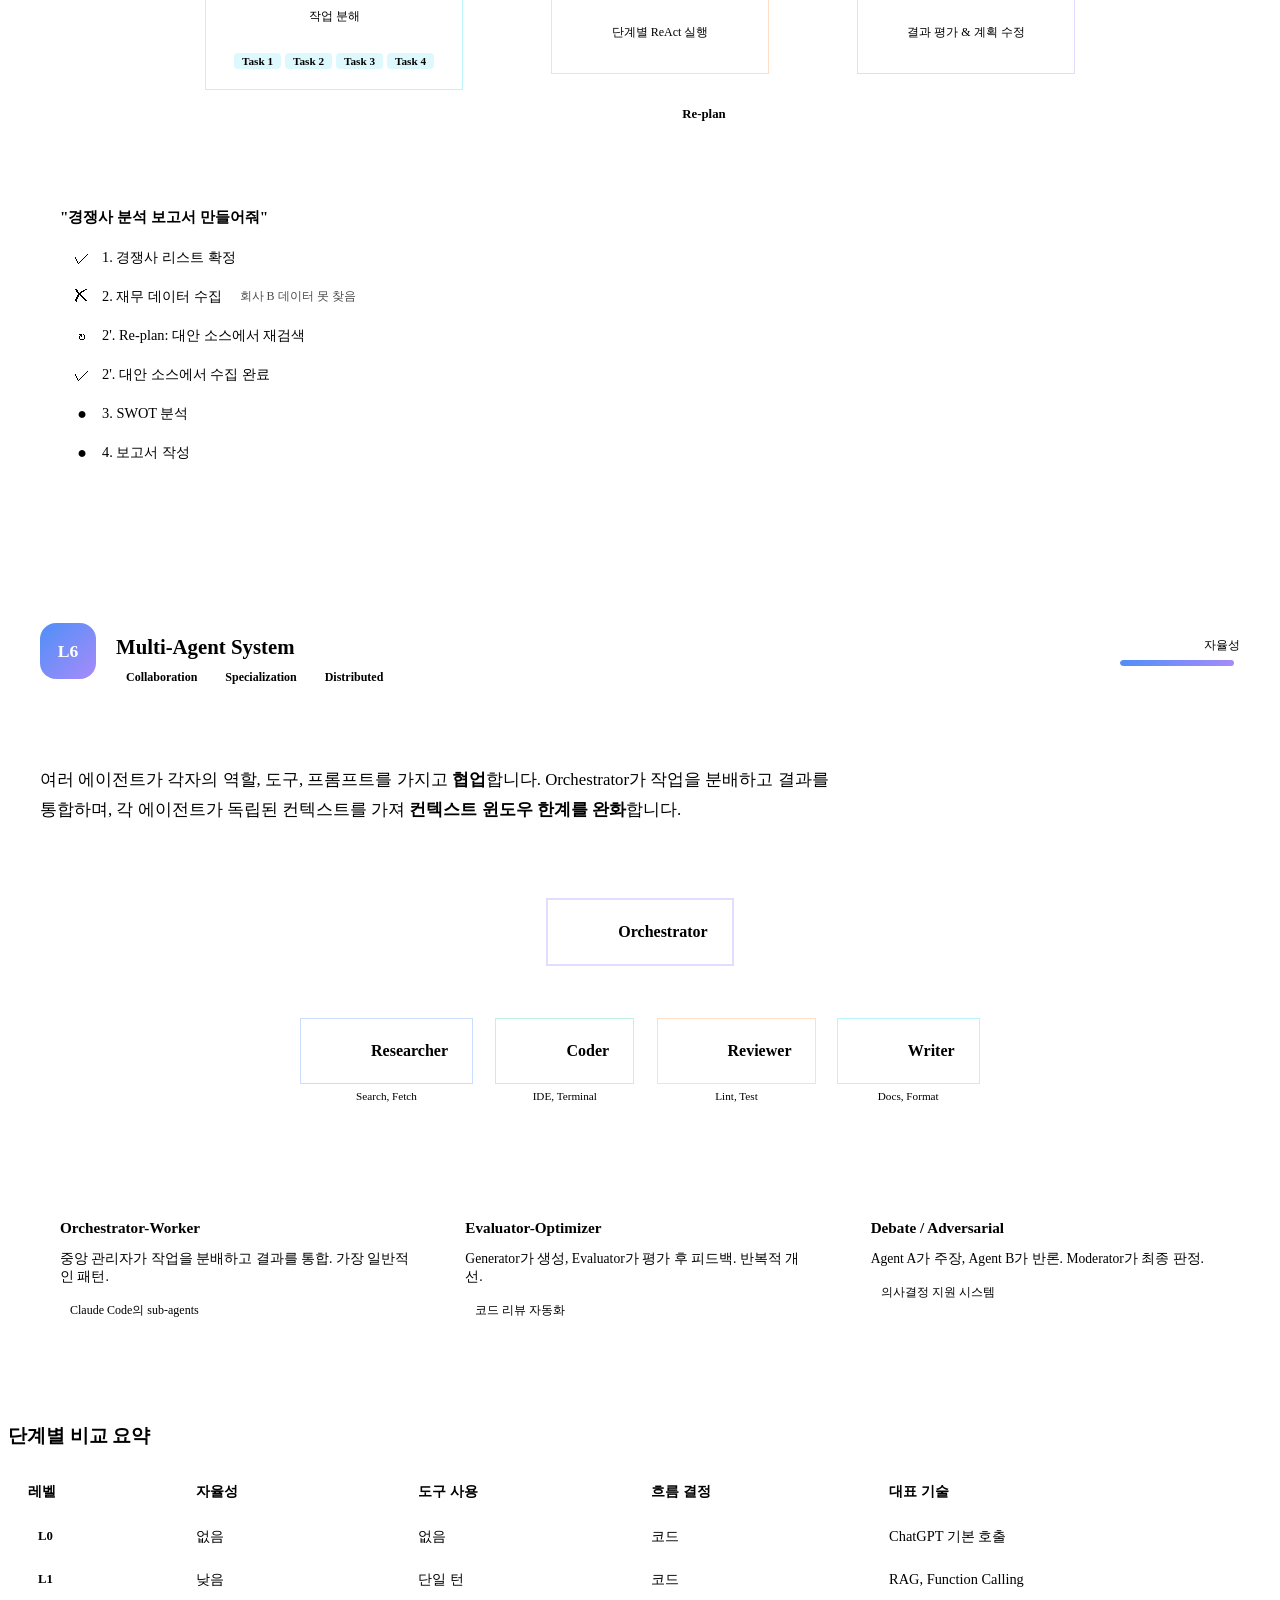
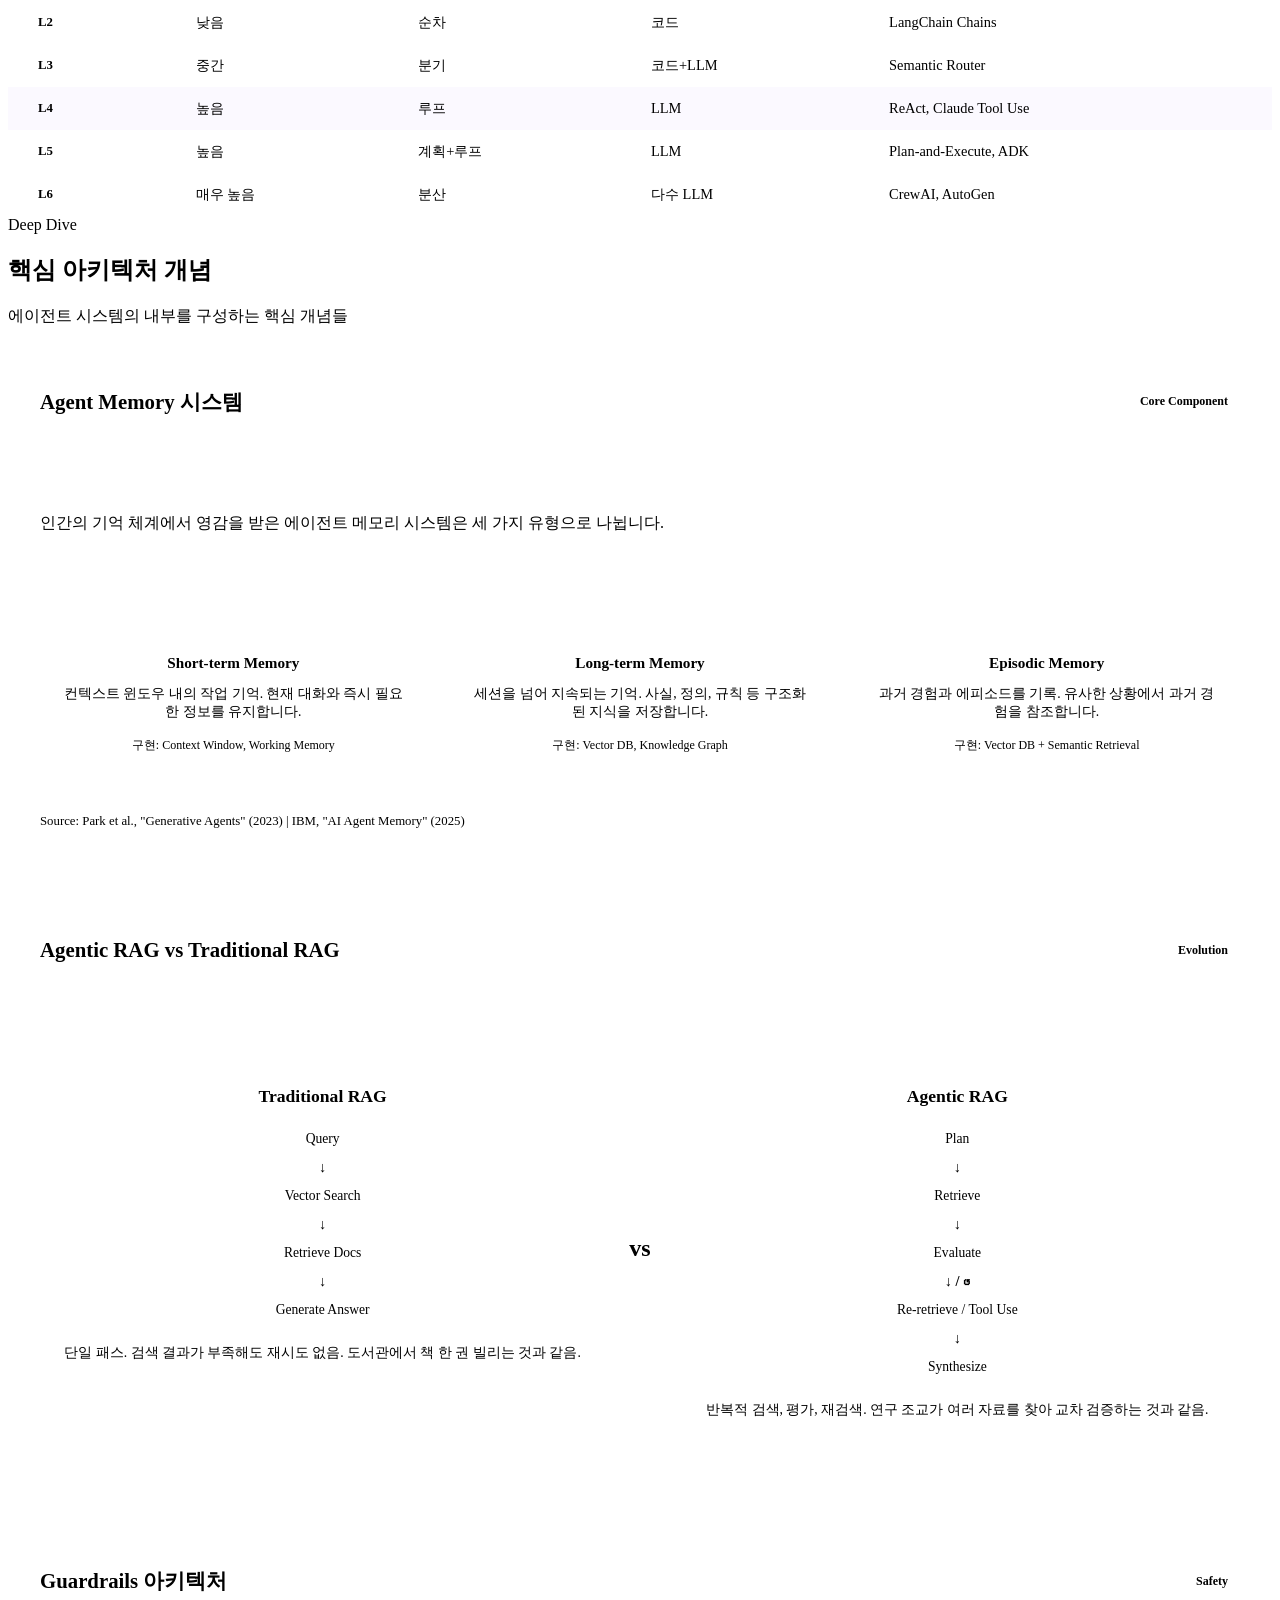
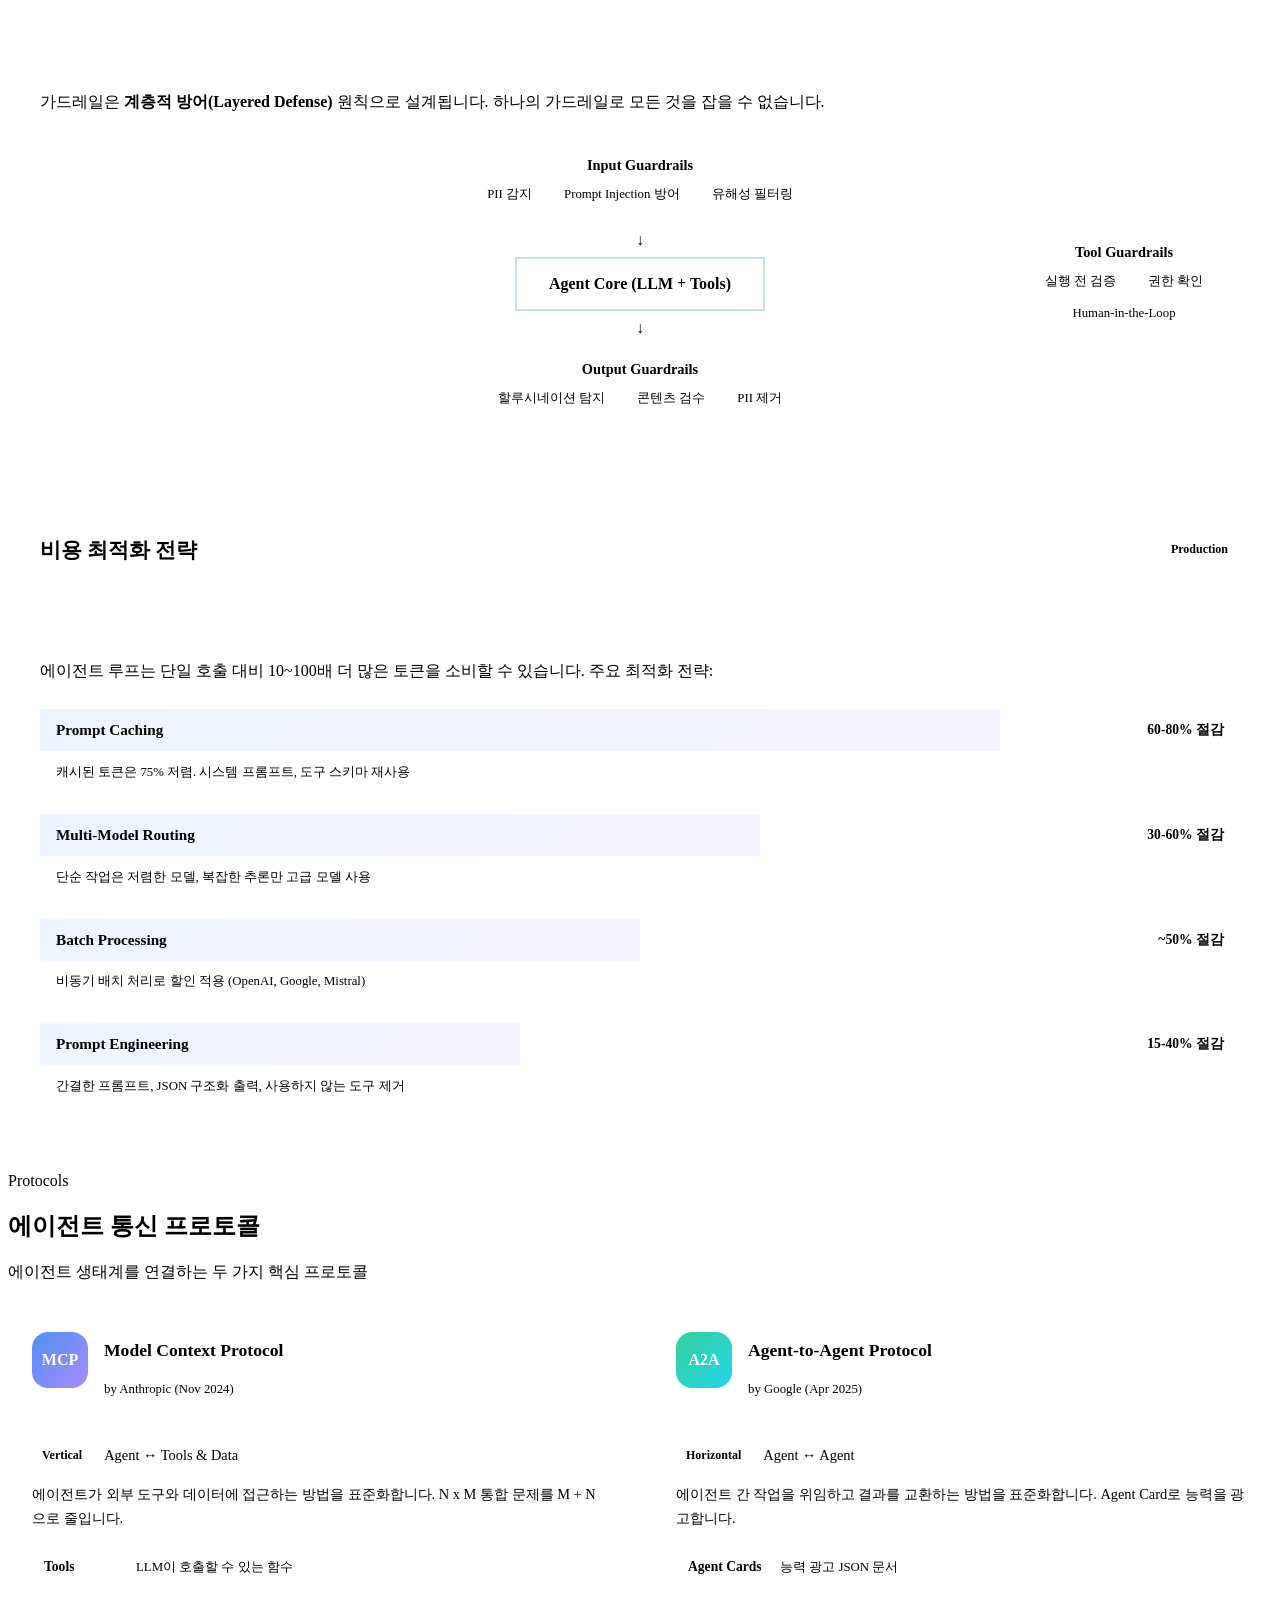
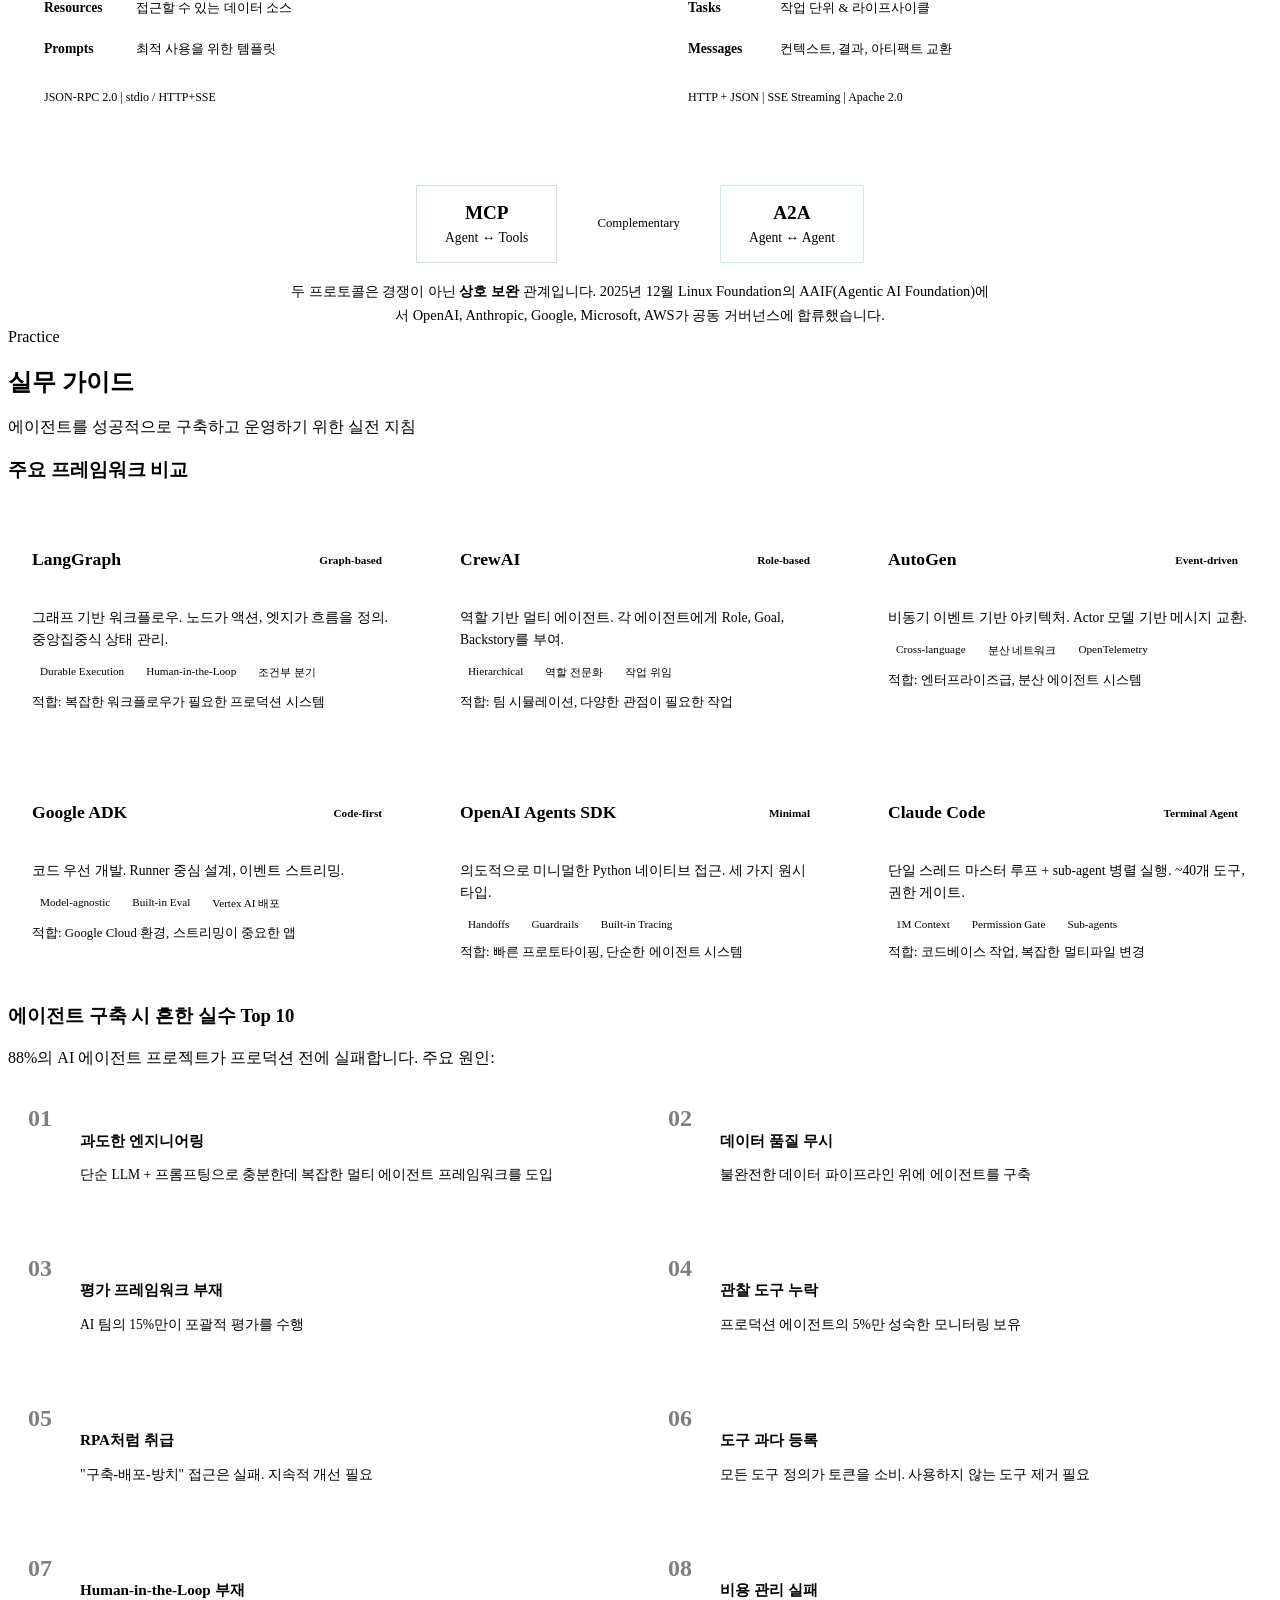
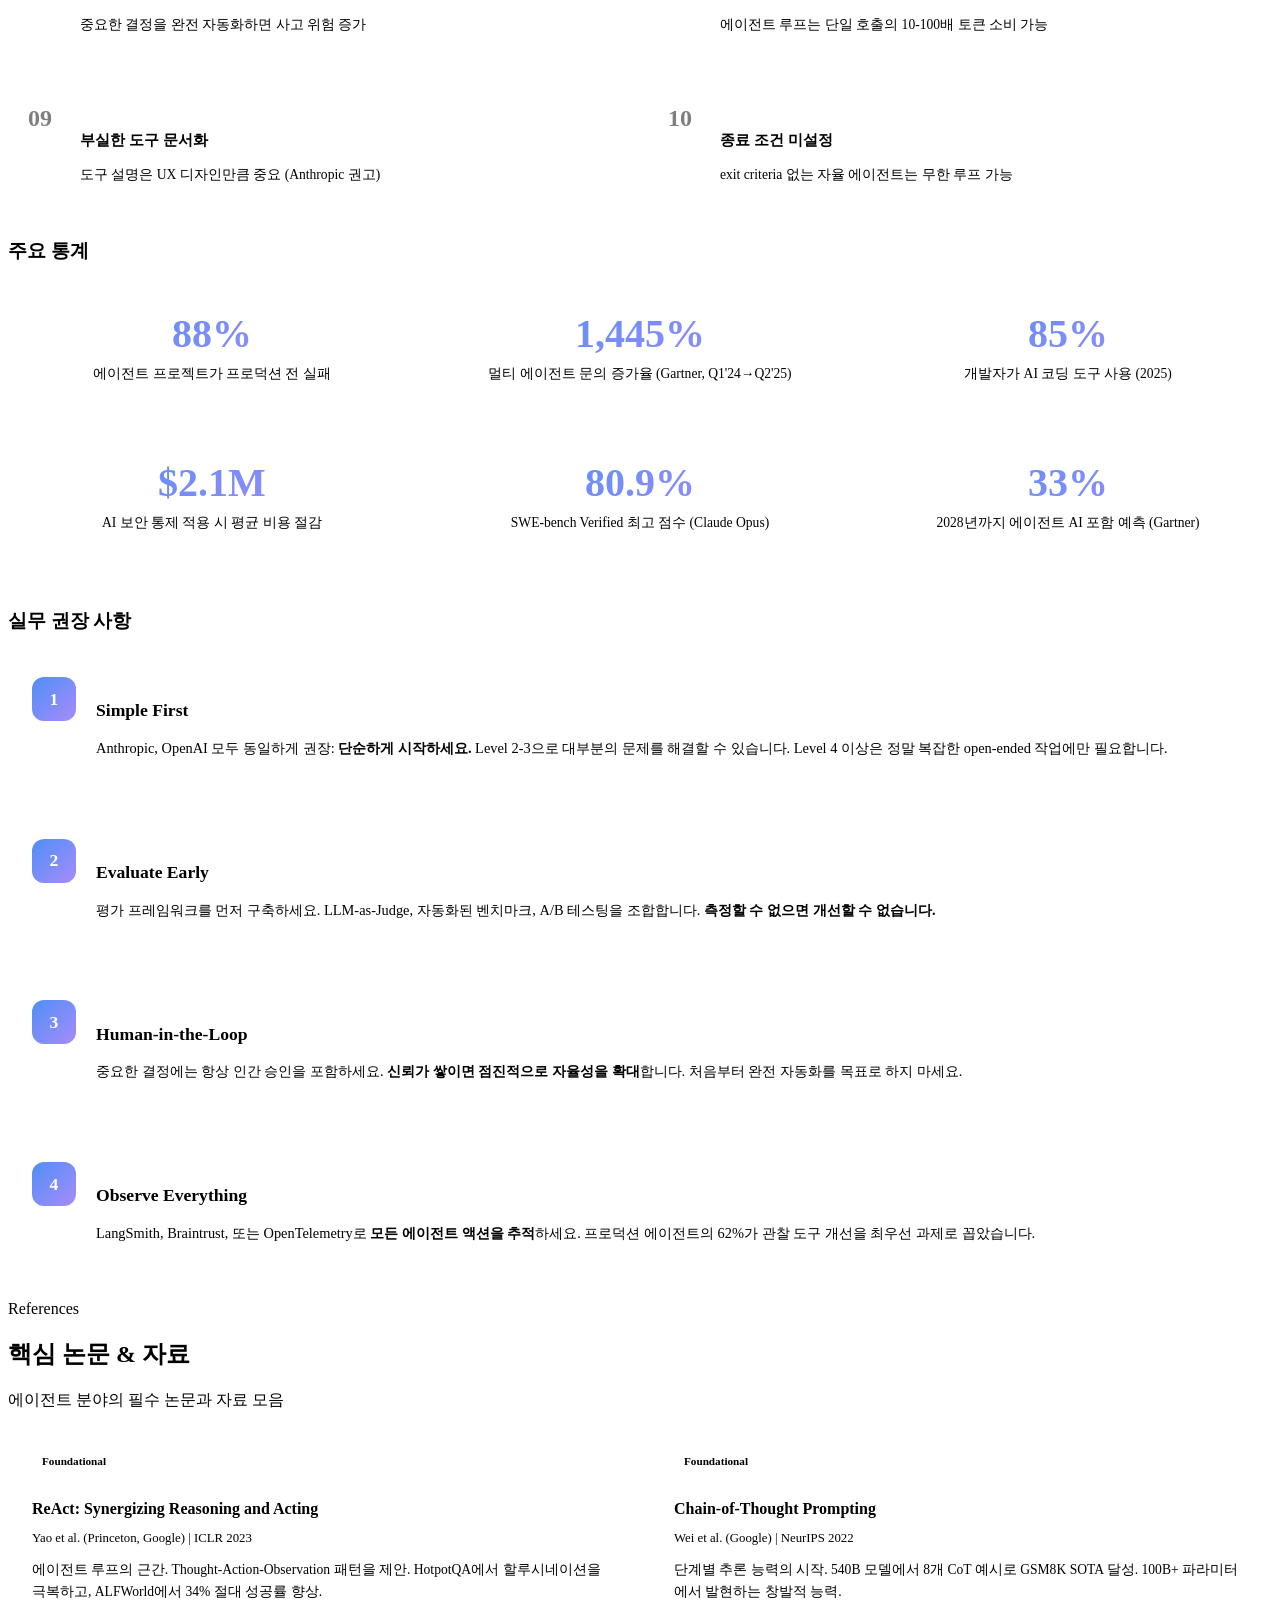
==== commit dac30aca: "Add cross-link to Agentic Patterns guide 성숙도 7단계 섹션 상단에 실전 패턴 선택 가이드(Agentic AI 패턴 가이드)로 유도하는 배너 추가." ====
--- a/index.html
+++ b/index.html
@@ -197,6 +197,20 @@
                 <span class="section-label">Levels 0-6</span>
                 <h2 class="section-title">Agent 성숙도 7단계</h2>
                 <p class="section-desc">단순 LLM 호출부터 멀티 에이전트 시스템까지, 각 레벨의 구조와 특징을 살펴봅니다</p>
+            </div>
+
+            <!-- Cross-link to patterns guide -->
+            <div style="max-width: 860px; margin: 0 auto 40px; padding: 20px 24px; background: linear-gradient(135deg, rgba(251,146,60,0.06), rgba(244,114,182,0.06)); border: 1px solid rgba(251,146,60,0.25); border-radius: 14px; display: flex; align-items: center; gap: 18px; flex-wrap: wrap;">
+                <div style="font-size: 2rem; line-height: 1;">🧩</div>
+                <div style="flex: 1; min-width: 240px;">
+                    <div style="font-size: 0.78rem; font-weight: 700; color: #fb923c; text-transform: uppercase; letter-spacing: 0.06em; margin-bottom: 4px;">함께 보기</div>
+                    <div style="font-size: 0.95rem; color: var(--text); line-height: 1.55;">
+                        <strong>어떤 패턴을 내 상황에 써야 할지</strong> 선택이 고민이라면 —
+                        패턴별 실전 예시·비용/레이턴시 비교·조합 레시피가 담긴
+                        <a href="https://desty.github.io/agentic-patterns-guide/" style="color: #fb923c; font-weight: 700; text-decoration: none; border-bottom: 1.5px solid rgba(251,146,60,0.4);">Agentic AI 패턴 가이드</a>를 보세요.
+                    </div>
+                </div>
+                <a href="https://desty.github.io/agentic-patterns-guide/" style="padding: 10px 18px; background: rgba(251,146,60,0.15); border: 1px solid rgba(251,146,60,0.4); border-radius: 999px; color: #fb923c; font-weight: 700; font-size: 0.88rem; text-decoration: none; white-space: nowrap;">패턴 가이드 →</a>
             </div>
 
             <!-- Level Progress Bar -->
